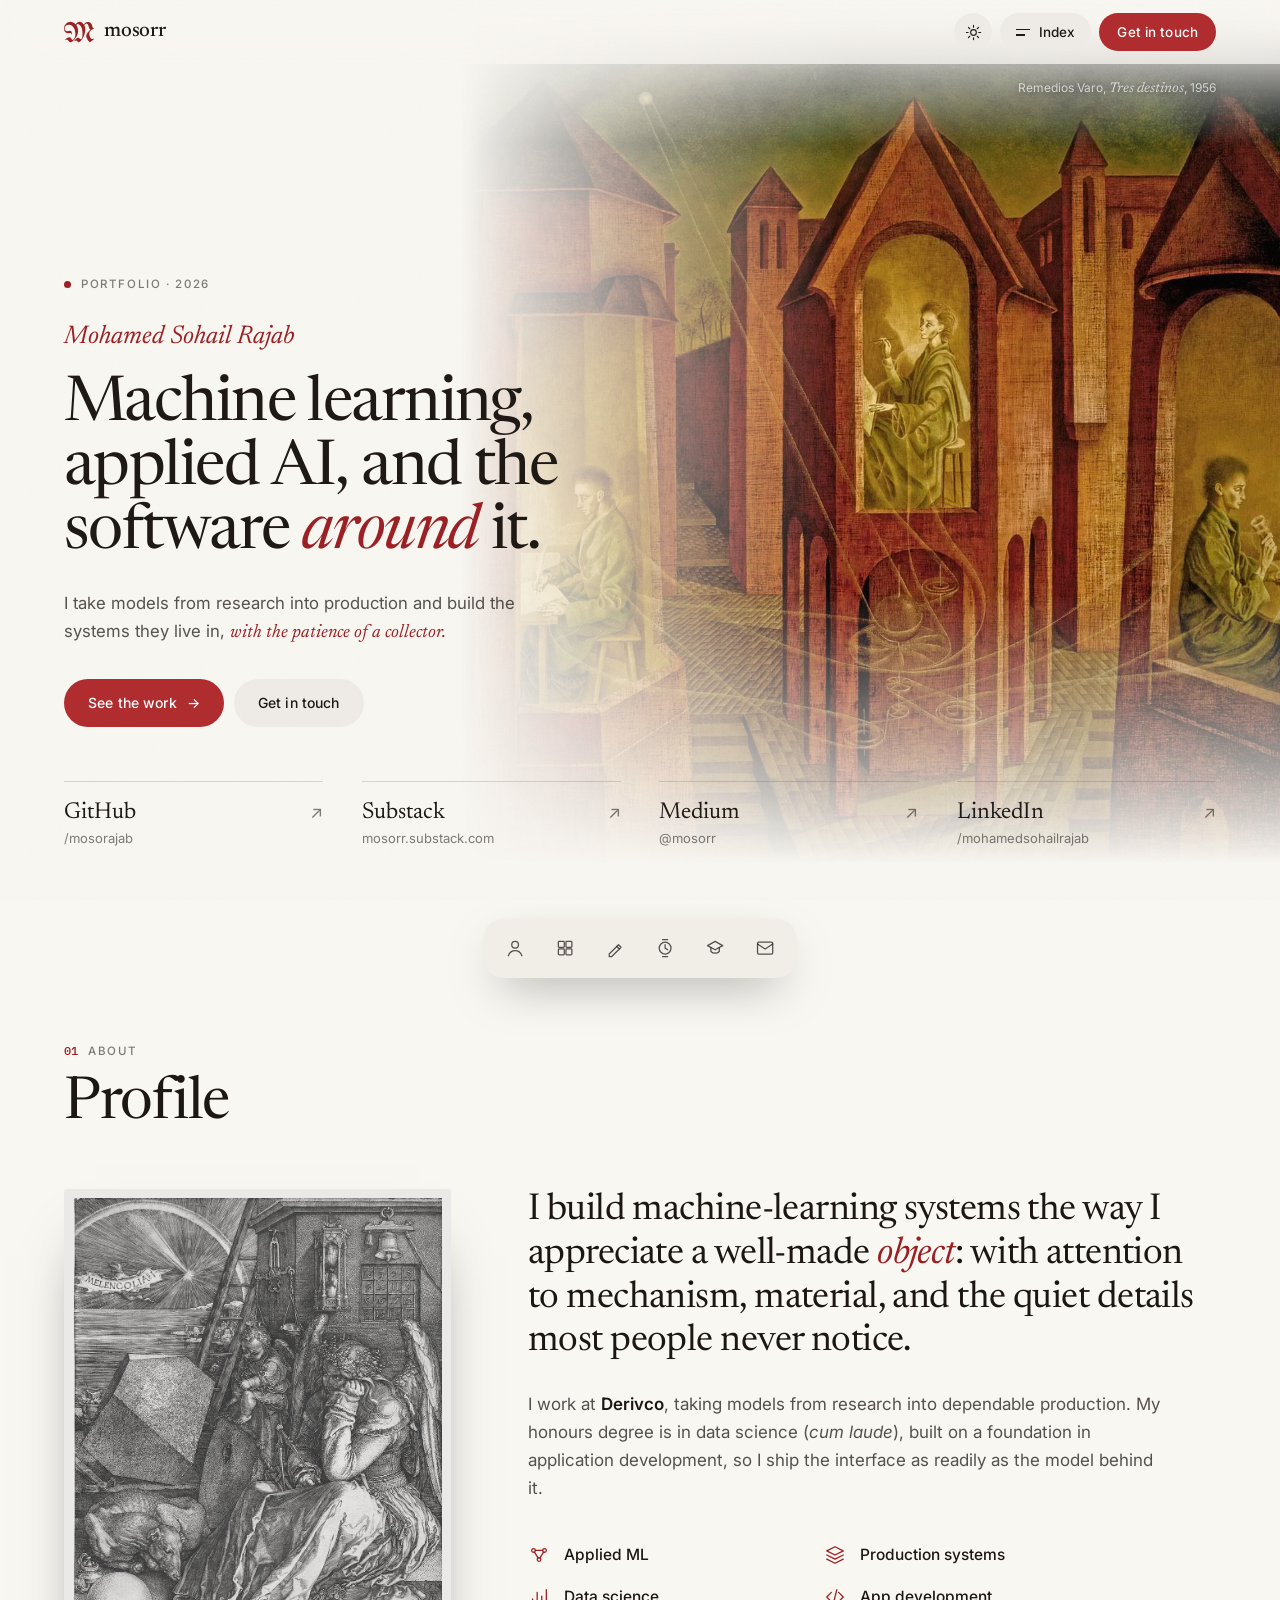
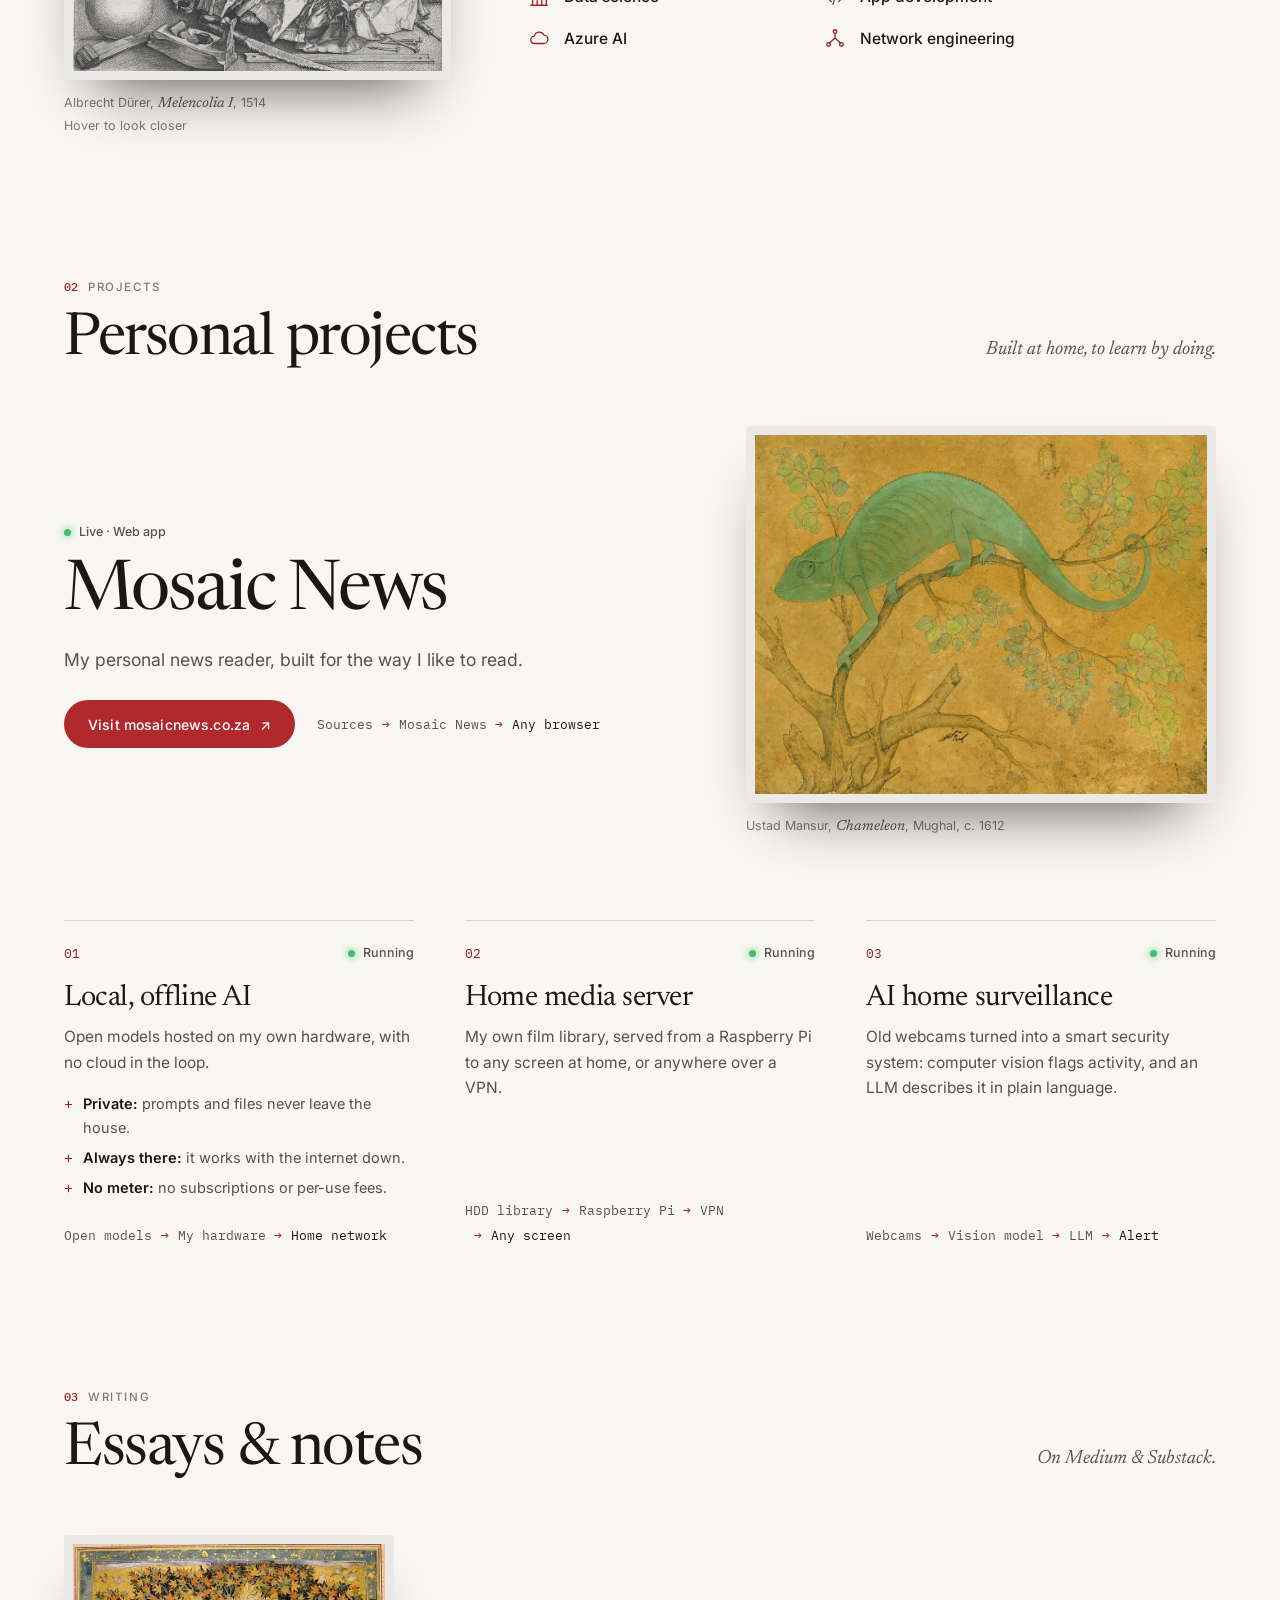
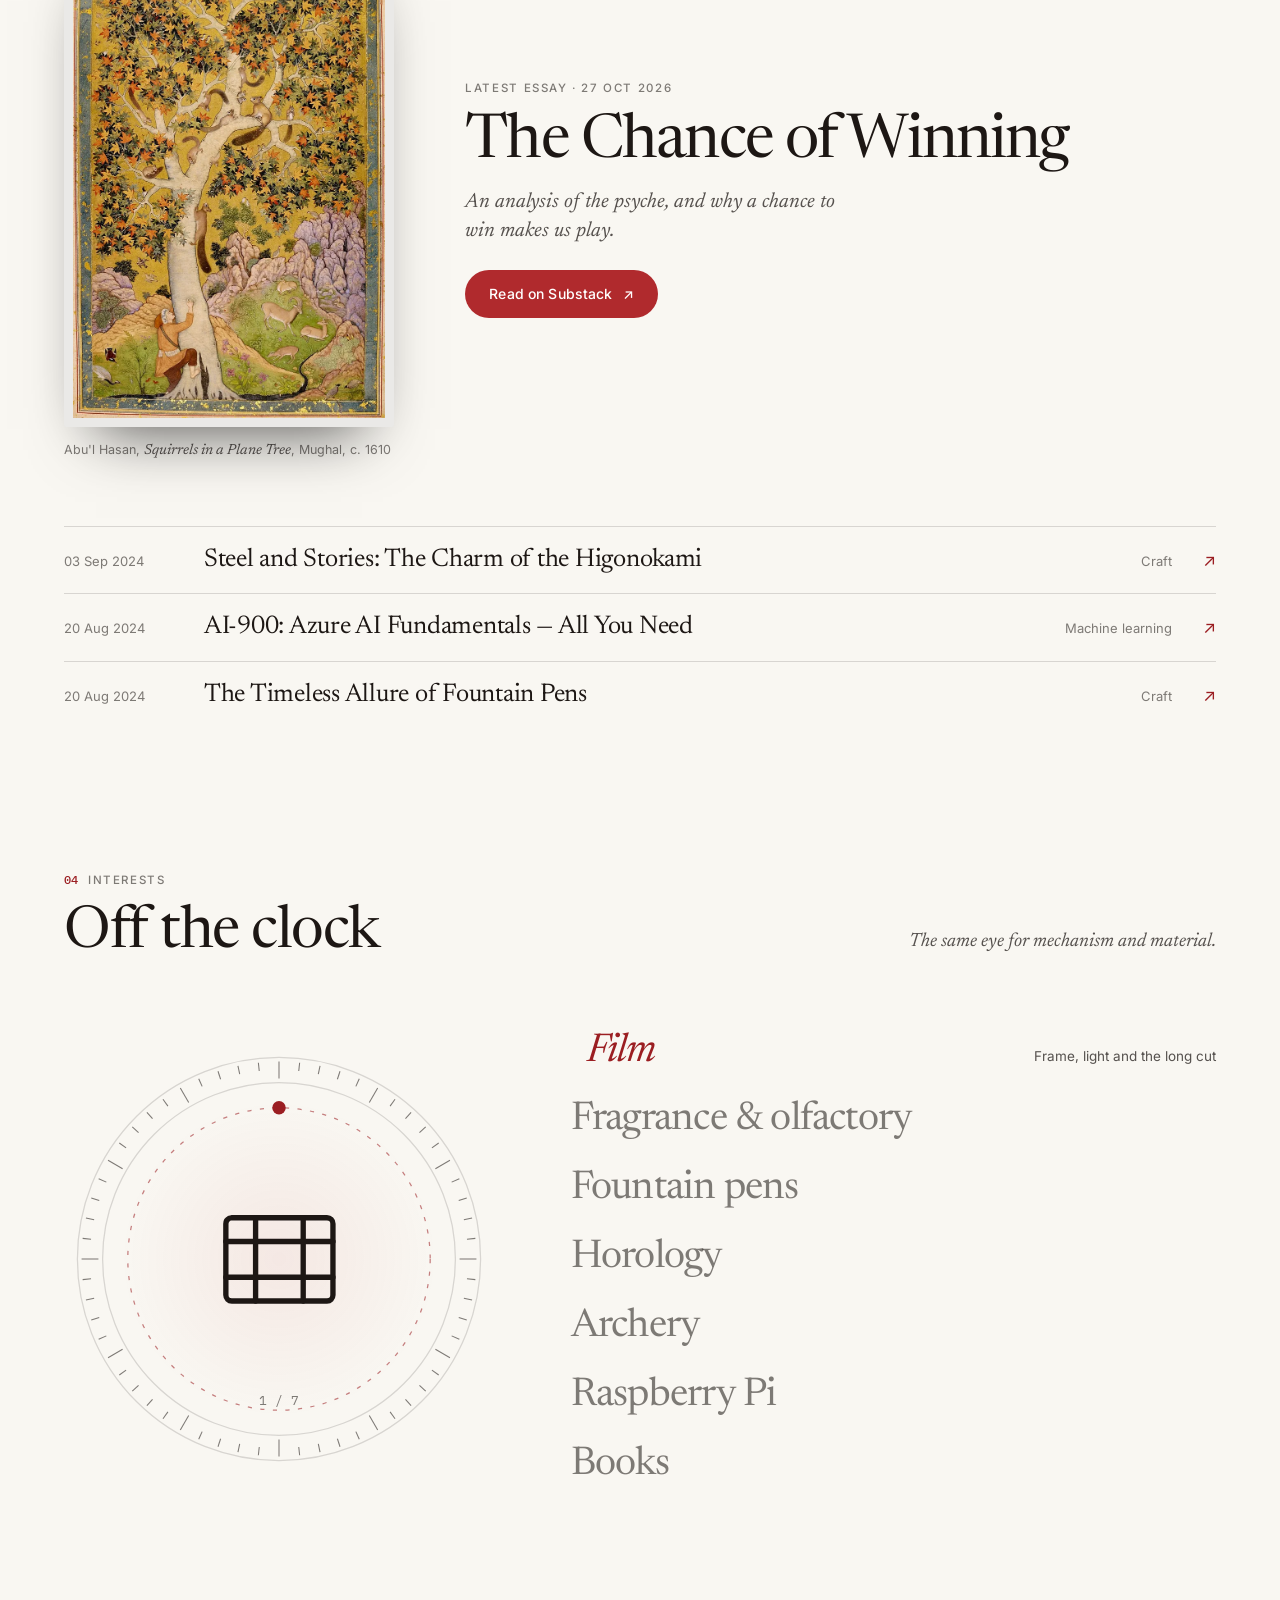
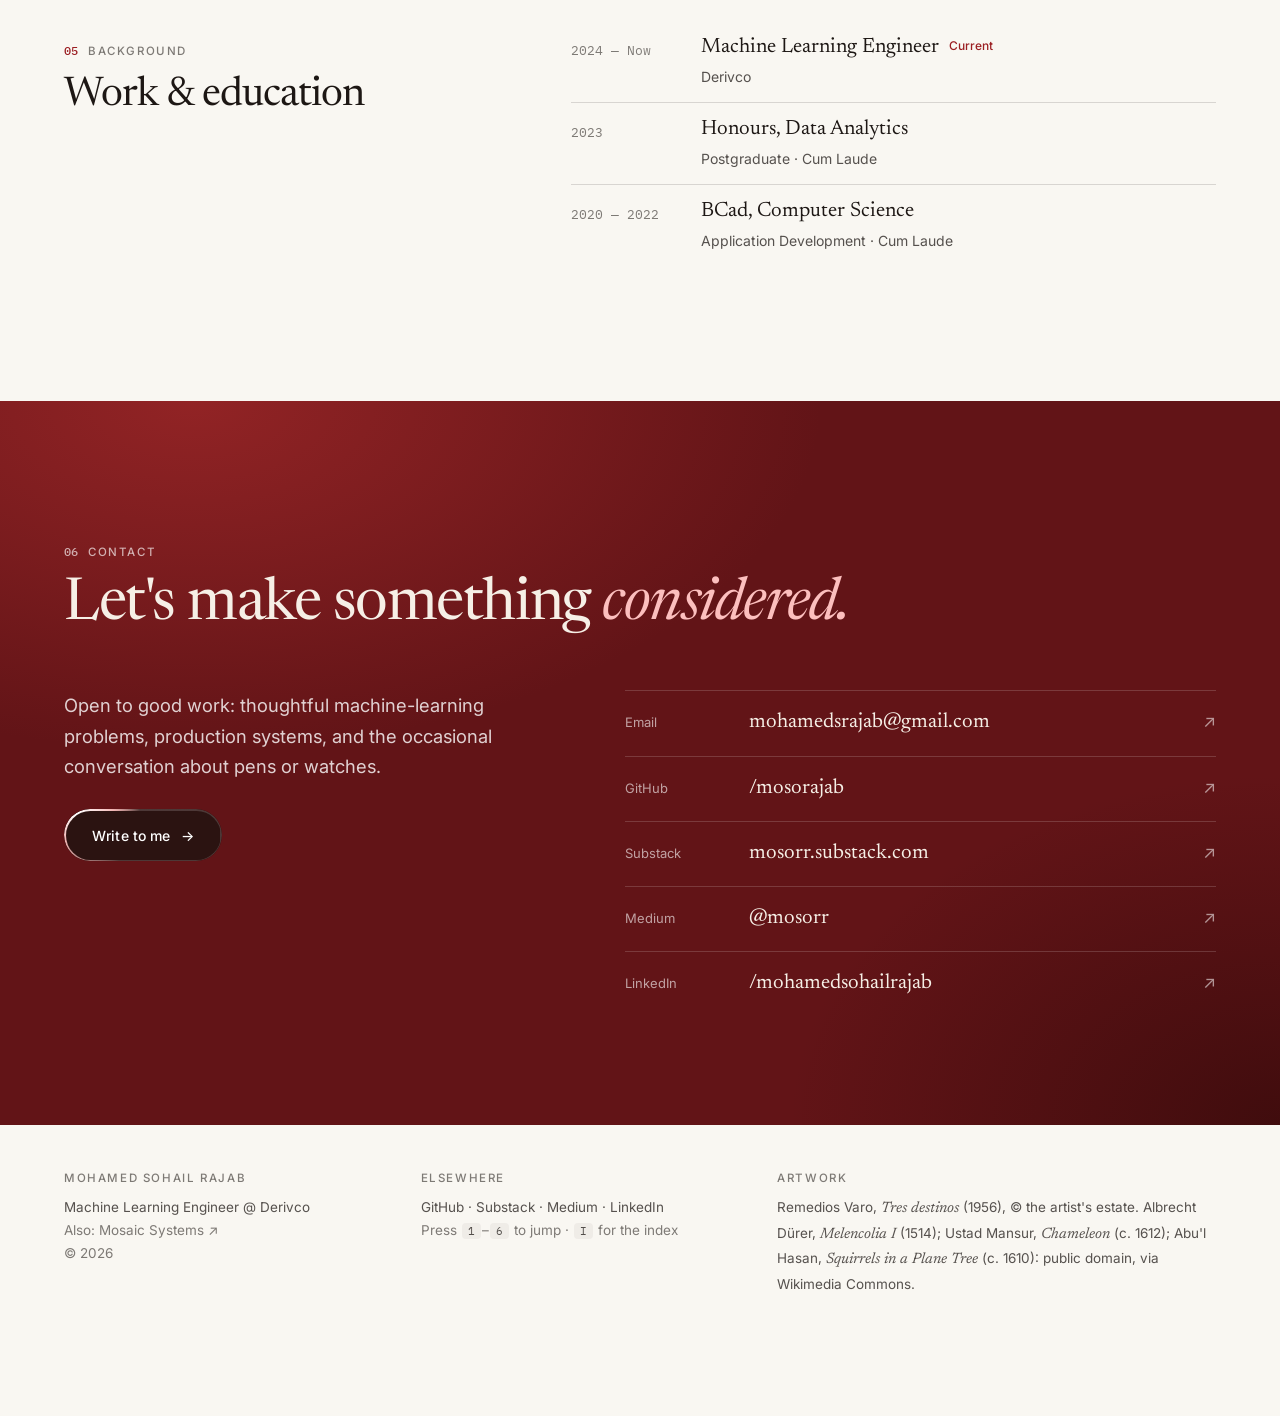
==== index.html @ e4026795 "Art-led redesign: Varo hero, light/dark themes, monogram, new type - Hero: Remedios Varo's Tres dest" ====
<!DOCTYPE html>
<html lang="en">
<head>
<meta charset="UTF-8" />
<meta name="viewport" content="width=device-width, initial-scale=1.0" />
<title>Mohamed Sohail Rajab — Machine Learning Engineer</title>
<meta name="description" content="Mohamed Sohail Rajab — Machine Learning Engineer at Derivco. Applied AI, data science and software. Honours data scientist, cum laude." />
<meta name="theme-color" content="#1a1817" />
<!-- Set the theme before first paint: a stored choice wins, otherwise the device's preference. -->
<script>(function(){var t=null;try{t=localStorage.getItem("theme")}catch(e){}if(t!=="light"&&t!=="dark")t=window.matchMedia("(prefers-color-scheme: light)").matches?"light":"dark";document.documentElement.setAttribute("data-theme",t)})();</script>
<link rel="canonical" href="https://mosorr.com/" />
<meta property="og:type" content="website" />
<meta property="og:url" content="https://mosorr.com/" />
<meta property="og:title" content="Mohamed Sohail Rajab — Machine Learning Engineer" />
<meta property="og:description" content="Machine learning, applied AI, and the software around it." />
<meta property="og:image" content="https://mosorr.com/og.png" />
<meta property="og:image:width" content="1200" />
<meta property="og:image:height" content="630" />
<meta property="og:image:alt" content="Mohamed Sohail Rajab — Machine learning, applied AI, and the software around it." />
<meta name="twitter:card" content="summary_large_image" />
<meta name="twitter:image" content="https://mosorr.com/og.png" />
<script type="application/ld+json">
{
  "@context": "https://schema.org",
  "@type": "Person",
  "name": "Mohamed Sohail Rajab",
  "url": "https://mosorr.com/",
  "jobTitle": "Machine Learning Engineer",
  "worksFor": { "@type": "Organization", "name": "Derivco" },
  "memberOf": { "@type": "SportsOrganization", "name": "South African National Archery Association" },
  "sameAs": [
    "https://github.com/mosorajab",
    "https://mosorr.substack.com",
    "https://medium.com/@mosorr",
    "https://www.linkedin.com/in/mohamedsohailrajab/"
  ]
}
</script>
<link rel="icon" href="favicon.svg" type="image/svg+xml" />
<link rel="preconnect" href="https://fonts.googleapis.com" />
<link rel="preconnect" href="https://fonts.gstatic.com" crossorigin />
<link href="https://fonts.googleapis.com/css2?family=IBM+Plex+Mono:wght@400;500&family=Inter:wght@400;500;600&family=Newsreader:ital,opsz,wght@0,6..72,400;0,6..72,500;1,6..72,400;1,6..72,500&display=swap" rel="stylesheet" />
<link rel="preload" as="image" href="art/tres-destinos.webp" />
<!-- Bump ?v= on styles.css and script.js whenever either changes: GitHub Pages serves them under a fixed URL, so browsers that visited before keep showing the old version for a while. -->
<link rel="stylesheet" href="styles.css?v=20261122" />
</head>
<body>

<a class="skip-link" href="#about">Skip to content</a>
<div class="scroll-progress" id="progress" aria-hidden="true"></div>

<!-- ============================ TOP BAR ============================ -->
<header class="nav" id="nav">
  <div class="nav-inner">
    <a class="brand" href="#top" aria-label="mosorr — home">
      <svg class="logo" viewBox="0 0 100 100" aria-hidden="true"><path d="M23.8 56.9Q23.9 54.3 22.5 53.7Q21.2 53.1 17 54.1Q10.4 55.6 5.2 51.1Q0 46.7 0 37.8Q0 28.9 6.4 22.5Q12.8 16 21.7 16Q25.8 16 30.5 18Q35.2 20 38.6 23.9Q38.8 24.3 39.2 24.3Q39.5 24.2 39.7 23.8Q41.8 20.5 45 18.2Q48.2 16 53.5 16.1Q60.4 16.4 65.9 24.6Q66.2 25.1 66.6 25.1Q67 25.1 67.3 24.6Q69.2 21 72.2 18.7Q75.1 16.3 79.6 16.3Q85.3 16.4 89 19.8Q92.7 23.2 94.4 31.2Q95.4 36.7 98.6 37Q99.6 37.1 99.6 37.8Q99.7 38.5 98.5 38.9Q89.5 42 86.1 48.7Q82.7 55.5 86.4 65.9Q88 70.6 91.1 72.5Q94.1 74.5 97.7 72.2Q99 71.4 99.7 72.3Q100.4 73.1 99.5 73.9Q96.3 76.4 93.2 78.8Q90.1 81.3 87 83.8Q86.5 84.1 86.1 83.8Q76.2 75.9 74.2 66.2Q72.2 56.5 86.9 43.2Q87.3 42.9 87.2 42.6Q87.2 42.2 86.8 42Q83.6 39.8 82 30.8Q80.4 21.9 74.8 21.9Q70.8 21.8 68 27.7Q67.9 28 68 28.3Q69.8 32.2 70.7 36.9Q71.5 41.6 70.7 46.9Q68.9 59.7 65.2 66.2Q61.6 72.7 56.6 79.2Q50 87.5 44.1 81Q42.4 79.2 40.6 78.6Q38.7 78.1 36.4 79.9Q35.5 80.7 34.9 80.1Q34.3 79.5 34.9 78.6Q40.9 70.4 44.4 69.2Q47.9 68.1 51.2 71.2Q53.9 73.7 56.2 73.9Q58.5 74.1 59.8 70.5Q62.3 63.5 61.6 51Q60.9 38.5 56.6 31.9Q52.2 25.2 48.3 24Q44.4 22.8 41.2 26.1Q40.7 26.5 41.2 27Q46.7 34.7 47.1 44.8Q47.4 53 43.9 60.6Q40.4 68.2 34.9 75.1Q29 82.7 23.6 83.8Q18.3 84.9 13.8 78.4Q9.9 72.6 5.9 77Q4.9 77.8 4.1 77Q3.4 76.2 4.4 75.2Q17 62.3 24.2 71.8Q25.4 73.4 26.4 74.7Q27.5 76.1 29.6 76Q32.3 75.9 35.2 70.1Q38.2 64.3 38.2 55.5Q38.1 44 32.2 35.3Q26.2 26.6 18.6 25.7Q10.9 25 6.5 28.6Q2.1 32.3 2.3 37.3Q2.4 42.4 5 45.4Q7.6 48.5 14.5 46.7Q27.9 43.3 26.1 56.6Q26 58 24.9 58Q23.8 58 23.8 56.9Z"/></svg>
      <span class="name">mosorr</span>
    </a>
    <div class="nav-actions">
      <button class="icon-btn" id="themeToggle" type="button" aria-label="Switch theme">
        <svg class="i-moon" viewBox="0 0 24 24" aria-hidden="true"><path d="M20 14.5A8 8 0 019.5 4a8 8 0 1010.5 10.5z"/></svg>
        <svg class="i-sun" viewBox="0 0 24 24" aria-hidden="true"><circle cx="12" cy="12" r="4"/><path d="M12 2v2.5M12 19.5V22M2 12h2.5M19.5 12H22M4.9 4.9l1.8 1.8M17.3 17.3l1.8 1.8M4.9 19.1l1.8-1.8M17.3 6.7l1.8-1.8"/></svg>
      </button>
      <button class="nav-index" id="indexOpen" type="button" aria-controls="index" aria-expanded="false">
        <span class="bars" aria-hidden="true"><i></i><i></i></span>Index
      </button>
      <a class="btn btn-primary btn-sm nav-cta" href="#contact">Get in touch</a>
    </div>
  </div>
</header>

<!-- ============================ INDEX (full-screen menu) ============================ -->
<div class="index" id="index" role="dialog" aria-modal="true" aria-label="Site index" hidden>
  <div class="index-top">
    <span class="label">Index</span>
    <button class="nav-index" id="indexClose" type="button" aria-label="Close index">Close <span aria-hidden="true">×</span></button>
  </div>
  <ol class="index-list">
    <li style="--i:0"><a href="#about" data-spy="about"><span class="ix-n">01</span><span class="ix-name">About</span><span class="ix-sub label">Profile</span></a></li>
    <li style="--i:1"><a href="#projects" data-spy="projects"><span class="ix-n">02</span><span class="ix-name">Projects</span><span class="ix-sub label">Personal projects</span></a></li>
    <li style="--i:2"><a href="#writing" data-spy="writing"><span class="ix-n">03</span><span class="ix-name">Writing</span><span class="ix-sub label">Essays &amp; notes</span></a></li>
    <li style="--i:3"><a href="#collections" data-spy="collections"><span class="ix-n">04</span><span class="ix-name">Off the clock</span><span class="ix-sub label">Interests</span></a></li>
    <li style="--i:4"><a href="#background" data-spy="background"><span class="ix-n">05</span><span class="ix-name">Background</span><span class="ix-sub label">Work &amp; education</span></a></li>
    <li style="--i:5"><a href="#contact" data-spy="contact"><span class="ix-n">06</span><span class="ix-name">Contact</span><span class="ix-sub label">Say hello</span></a></li>
  </ol>
  <div class="index-foot">
    <span class="ix-links">
      <a href="https://github.com/mosorajab" target="_blank" rel="noopener">GitHub</a>
      <a href="https://mosorr.substack.com" target="_blank" rel="noopener">Substack</a>
      <a href="https://medium.com/@mosorr" target="_blank" rel="noopener">Medium</a>
      <a href="https://www.linkedin.com/in/mohamedsohailrajab/" target="_blank" rel="noopener">LinkedIn</a>
    </span>
    <span class="kbd-tip">Press <kbd>1</kbd>–<kbd>6</kbd> to jump · <kbd>Esc</kbd> to close</span>
  </div>
</div>

<!-- ============================ DOCK (floating section navigation) ============================ -->
<nav class="dock" id="dock" aria-label="Sections">
  <a href="#about" data-spy="about"><span class="dock-ico" aria-hidden="true"><svg viewBox="0 0 24 24"><circle cx="12" cy="8" r="4"/><path d="M4 21c1.5-4 4.5-6 8-6s6.5 2 8 6"/></svg></span><span class="dock-tip">About</span></a>
  <a href="#projects" data-spy="projects"><span class="dock-ico" aria-hidden="true"><svg viewBox="0 0 24 24"><rect x="4" y="4" width="7" height="7" rx="1"/><rect x="13" y="4" width="7" height="7" rx="1"/><rect x="4" y="13" width="7" height="7" rx="1"/><rect x="13" y="13" width="7" height="7" rx="1"/></svg></span><span class="dock-tip">Projects</span></a>
  <a href="#writing" data-spy="writing"><span class="dock-ico" aria-hidden="true"><svg viewBox="0 0 24 24"><path d="M5 19l9-9 3 3-9 9H5v-3z"/><path d="M14 10l2-2 3 3-2 2"/></svg></span><span class="dock-tip">Writing</span></a>
  <a href="#collections" data-spy="collections"><span class="dock-ico" aria-hidden="true"><svg viewBox="0 0 24 24"><circle cx="12" cy="12" r="7"/><path d="M12 8v4l3 2"/><path d="M9 2h6M9 22h6"/></svg></span><span class="dock-tip">Off the clock</span></a>
  <a href="#background" data-spy="background"><span class="dock-ico" aria-hidden="true"><svg viewBox="0 0 24 24"><path d="M3 9l9-5 9 5-9 5-9-5z"/><path d="M7 11.5V16c1.5 1.5 3 2 5 2s3.5-.5 5-2v-4.5"/></svg></span><span class="dock-tip">Background</span></a>
  <a href="#contact" data-spy="contact"><span class="dock-ico" aria-hidden="true"><svg viewBox="0 0 24 24"><rect x="3" y="5" width="18" height="14" rx="1.5"/><path d="M3 7l9 6 9-6"/></svg></span><span class="dock-tip">Contact</span></a>
</nav>

<main id="top">

  <!-- ============================ HERO ============================ -->
  <section class="hero" id="hero">
    <figure class="hero-art">
      <img src="art/tres-destinos.webp" width="1600" height="1344" alt="Remedios Varo's painting Tres destinos: three robed figures, each alone in a tall red tower at night, writing, painting and drinking, joined by fine threads that run to a turning mechanism between them." />
      <figcaption>Remedios Varo, <em>Tres destinos</em>, 1956</figcaption>
    </figure>
    <div class="shell">
      <div class="hero-copy">
        <p class="eyebrow label reveal"><span class="dot" aria-hidden="true"></span>Portfolio · 2026</p>
        <h1 class="hero-name reveal" data-d="1">Mohamed Sohail Rajab</h1>
        <h2 class="hero-headline" id="heroHeadline">Machine learning, applied&nbsp;AI, and the software <em>around</em> it.</h2>
        <p class="hero-sub reveal" data-d="3">I take models from research into production and build the systems they live in, <em>with the patience of a collector.</em></p>
        <div class="hero-cta reveal" data-d="4">
          <a class="btn btn-primary" href="#projects">See the work <span aria-hidden="true">→</span></a>
          <a class="btn btn-quiet" href="#contact">Get in touch</a>
        </div>
      </div>
      <nav class="hero-links reveal" data-d="4" aria-label="Profiles">
        <a class="hl" href="https://github.com/mosorajab" target="_blank" rel="noopener"><span class="hl-name">GitHub</span><span class="hl-arr" aria-hidden="true">↗</span><span class="hl-handle">/mosorajab</span></a>
        <a class="hl" href="https://mosorr.substack.com" target="_blank" rel="noopener"><span class="hl-name">Substack</span><span class="hl-arr" aria-hidden="true">↗</span><span class="hl-handle">mosorr.substack.com</span></a>
        <a class="hl" href="https://medium.com/@mosorr" target="_blank" rel="noopener"><span class="hl-name">Medium</span><span class="hl-arr" aria-hidden="true">↗</span><span class="hl-handle">@mosorr</span></a>
        <a class="hl" href="https://www.linkedin.com/in/mohamedsohailrajab/" target="_blank" rel="noopener"><span class="hl-name">LinkedIn</span><span class="hl-arr" aria-hidden="true">↗</span><span class="hl-handle">/mohamedsohailrajab</span></a>
      </nav>
    </div>
  </section>

  <!-- ============================ 01 · ABOUT ============================ -->
  <section class="section" id="about">
    <div class="shell">
      <header class="sec-head reveal">
        <div><span class="label"><span class="n">01</span>About</span><h2 class="sec-title">Profile</h2></div>
      </header>
      <div class="about-grid">
        <figure class="plate lens-plate reveal">
          <div class="plate-frame"><img src="art/melencolia.webp" width="900" height="1153" loading="lazy" alt="Albrecht Dürer's engraving Melencolia I: a winged figure sits brooding among geometric instruments, a polyhedron, a sphere, an hourglass and a magic square." /></div>
          <figcaption>Albrecht Dürer, <em>Melencolia I</em>, 1514 <span class="cap-note">Hover to look closer</span></figcaption>
        </figure>
        <div>
          <p class="about-statement reveal">I build machine-learning systems the way I appreciate a well-made <em>object</em>: with attention to mechanism, material, and the quiet details most people never notice.</p>
          <p class="about-body reveal" data-d="1">I work at <strong>Derivco</strong>, taking models from research into dependable production. My honours degree is in data science (<em>cum laude</em>), built on a foundation in application development, so I ship the interface as readily as the model behind it.</p>
          <ul class="skills draw" data-stagger data-stagger-step="50" aria-label="What I work with">
            <li><span class="ico" aria-hidden="true"><svg viewBox="0 0 24 24"><circle cx="6" cy="7" r="2"/><circle cx="18" cy="7" r="2"/><circle cx="12" cy="17" r="2"/><path d="M8 7h8M7 8.8l4 6.4M17 8.8l-4 6.4"/></svg></span>Applied ML</li>
            <li><span class="ico" aria-hidden="true"><svg viewBox="0 0 24 24"><path d="M12 3l9 4.5-9 4.5-9-4.5z"/><path d="M3 12l9 4.5 9-4.5"/><path d="M3 16.5L12 21l9-4.5"/></svg></span>Production systems</li>
            <li><span class="ico" aria-hidden="true"><svg viewBox="0 0 24 24"><path d="M5 20v-6M10 20V7M15 20v-9M20 20V4M3 21h18"/></svg></span>Data science</li>
            <li><span class="ico" aria-hidden="true"><svg viewBox="0 0 24 24"><path d="M8 7l-5 5 5 5M16 7l5 5-5 5M14 4l-4 16"/></svg></span>App development</li>
            <li><span class="ico" aria-hidden="true"><svg viewBox="0 0 24 24"><path d="M7 18a4 4 0 010-8 5.5 5.5 0 0110.4-1.2A4.6 4.6 0 0117 18z"/></svg></span>Azure AI</li>
            <li><span class="ico" aria-hidden="true"><svg viewBox="0 0 24 24"><circle cx="12" cy="5" r="2"/><circle cx="5" cy="19" r="2"/><circle cx="19" cy="19" r="2"/><path d="M12 7v5M12 12l-6 5.5M12 12l6 5.5"/></svg></span>Network engineering</li>
          </ul>
        </div>
      </div>
    </div>
  </section>

  <!-- ============================ 02 · PERSONAL PROJECTS ============================ -->
  <section class="section" id="projects">
    <div class="shell">
      <header class="sec-head reveal">
        <div><span class="label"><span class="n">02</span>Projects</span><h2 class="sec-title">Personal projects</h2></div>
        <p class="sec-sub">Built at home, to learn by doing.</p>
      </header>

      <article class="proj-feature reveal">
        <div>
          <span class="status"><span class="led" aria-hidden="true"></span>Live · Web app</span>
          <h3 class="pf-title"><a href="https://mosaicnews.co.za" target="_blank" rel="noopener">Mosaic News</a></h3>
          <p class="pf-desc">My personal news reader, built for the way I like to read.</p>
          <div class="pf-row">
            <a class="btn btn-primary" href="https://mosaicnews.co.za" target="_blank" rel="noopener">Visit mosaicnews.co.za <span aria-hidden="true">↗</span></a>
            <ol class="flow" aria-label="How it works"><li>Sources</li><li>Mosaic News</li><li>Any browser</li></ol>
          </div>
        </div>
        <figure class="plate">
          <div class="plate-frame"><img src="art/chameleon.webp" width="960" height="764" loading="lazy" alt="A Mughal study by Ustad Mansur: a green chameleon gripping a branch, watching a butterfly." /></div>
          <figcaption>Ustad Mansur, <em>Chameleon</em>, Mughal, c. 1612</figcaption>
        </figure>
      </article>

      <div class="proj-list" data-stagger data-stagger-step="110">
        <article class="proj">
          <div class="proj-top"><span class="n">01</span><span class="status"><span class="led" aria-hidden="true"></span>Running</span></div>
          <h3>Local, offline AI</h3>
          <p>Open models hosted on my own hardware, with no cloud in the loop.</p>
          <ul class="why" aria-label="Why run it locally">
            <li><span><strong>Private:</strong> prompts and files never leave the house.</span></li>
            <li><span><strong>Always there:</strong> it works with the internet down.</span></li>
            <li><span><strong>No meter:</strong> no subscriptions or per-use fees.</span></li>
          </ul>
          <ol class="flow" aria-label="How it works"><li>Open models</li><li>My hardware</li><li>Home network</li></ol>
        </article>
        <article class="proj">
          <div class="proj-top"><span class="n">02</span><span class="status"><span class="led" aria-hidden="true"></span>Running</span></div>
          <h3>Home media server</h3>
          <p>My own film library, served from a Raspberry Pi to any screen at home, or anywhere over a VPN.</p>
          <ol class="flow" aria-label="How it works"><li>HDD library</li><li>Raspberry Pi</li><li>VPN</li><li>Any screen</li></ol>
        </article>
        <article class="proj">
          <div class="proj-top"><span class="n">03</span><span class="status"><span class="led" aria-hidden="true"></span>Running</span></div>
          <h3>AI home surveillance</h3>
          <p>Old webcams turned into a smart security system: computer vision flags activity, and an LLM describes it in plain language.</p>
          <ol class="flow" aria-label="How it works"><li>Webcams</li><li>Vision model</li><li>LLM</li><li>Alert</li></ol>
        </article>
      </div>
    </div>
  </section>

  <!-- ============================ 03 · WRITING ============================ -->
  <section class="section" id="writing">
    <div class="shell">
      <header class="sec-head reveal">
        <div><span class="label"><span class="n">03</span>Writing</span><h2 class="sec-title">Essays &amp; notes</h2></div>
        <p class="sec-sub">On Medium &amp; Substack.</p>
      </header>

      <a class="feature reveal" href="https://mosorr.substack.com/p/the-chance-of-winning" target="_blank" rel="noopener">
        <figure class="plate">
          <div class="plate-frame"><img src="art/squirrels.webp" width="760" height="1155" loading="lazy" alt="The Mughal painting Squirrels in a Plane Tree: squirrels climb through autumn leaves while a hunter starts up the trunk." /></div>
          <figcaption>Abu'l Hasan, <em>Squirrels in a Plane Tree</em>, Mughal, c. 1610</figcaption>
        </figure>
        <div class="feature-copy">
          <span class="label">Latest essay · 27 Oct 2026</span>
          <span class="f-title">The Chance of Winning</span>
          <span class="f-desc">An analysis of the psyche, and why a chance to win makes us play.</span>
          <span class="btn btn-primary">Read on Substack <span aria-hidden="true">↗</span></span>
        </div>
      </a>

      <div class="post-list" data-stagger data-stagger-step="80">
        <a class="post" href="https://medium.com/@mosorr/steel-and-stories-the-charm-of-the-higonokami-3f3b955876e0" target="_blank" rel="noopener"><span class="p-date">03 Sep 2024</span><span class="p-t">Steel and Stories: The Charm of the Higonokami</span><span class="p-cat">Craft</span><span class="arr" aria-hidden="true">↗</span></a>
        <a class="post" href="https://medium.com/@mosorr/ai-900-azure-ai-fundamentals-all-you-nee-063d5850b730" target="_blank" rel="noopener"><span class="p-date">20 Aug 2024</span><span class="p-t">AI-900: Azure AI Fundamentals — All You Need</span><span class="p-cat">Machine learning</span><span class="arr" aria-hidden="true">↗</span></a>
        <a class="post" href="https://medium.com/@mosorr/the-timeless-allure-of-fountain-pens-why-theyre-more-than-just-writing-instruments-bcdf04050205" target="_blank" rel="noopener"><span class="p-date">20 Aug 2024</span><span class="p-t">The Timeless Allure of Fountain Pens</span><span class="p-cat">Craft</span><span class="arr" aria-hidden="true">↗</span></a>
      </div>
    </div>
  </section>

  <!-- ============================ 04 · OFF THE CLOCK ============================ -->
  <section class="section" id="collections">
    <div class="shell">
      <header class="sec-head reveal">
        <div><span class="label"><span class="n">04</span>Interests</span><h2 class="sec-title">Off the clock</h2></div>
        <p class="sec-sub">The same eye for <em>mechanism and material</em>.</p>
      </header>
      <div class="cabinet reveal" id="cabinet">
        <div class="cab-stage" aria-hidden="true">
          <svg class="cab-dial" viewBox="0 0 200 200"><circle cx="100" cy="100" r="96"/><circle cx="100" cy="100" r="84"/><g class="ticks"><line x1="100" y1="6" x2="100" y2="14" transform="rotate(0 100 100)"/><line x1="100" y1="6" x2="100" y2="10" transform="rotate(6 100 100)"/><line x1="100" y1="6" x2="100" y2="10" transform="rotate(12 100 100)"/><line x1="100" y1="6" x2="100" y2="10" transform="rotate(18 100 100)"/><line x1="100" y1="6" x2="100" y2="10" transform="rotate(24 100 100)"/><line x1="100" y1="6" x2="100" y2="14" transform="rotate(30 100 100)"/><line x1="100" y1="6" x2="100" y2="10" transform="rotate(36 100 100)"/><line x1="100" y1="6" x2="100" y2="10" transform="rotate(42 100 100)"/><line x1="100" y1="6" x2="100" y2="10" transform="rotate(48 100 100)"/><line x1="100" y1="6" x2="100" y2="10" transform="rotate(54 100 100)"/><line x1="100" y1="6" x2="100" y2="14" transform="rotate(60 100 100)"/><line x1="100" y1="6" x2="100" y2="10" transform="rotate(66 100 100)"/><line x1="100" y1="6" x2="100" y2="10" transform="rotate(72 100 100)"/><line x1="100" y1="6" x2="100" y2="10" transform="rotate(78 100 100)"/><line x1="100" y1="6" x2="100" y2="10" transform="rotate(84 100 100)"/><line x1="100" y1="6" x2="100" y2="14" transform="rotate(90 100 100)"/><line x1="100" y1="6" x2="100" y2="10" transform="rotate(96 100 100)"/><line x1="100" y1="6" x2="100" y2="10" transform="rotate(102 100 100)"/><line x1="100" y1="6" x2="100" y2="10" transform="rotate(108 100 100)"/><line x1="100" y1="6" x2="100" y2="10" transform="rotate(114 100 100)"/><line x1="100" y1="6" x2="100" y2="14" transform="rotate(120 100 100)"/><line x1="100" y1="6" x2="100" y2="10" transform="rotate(126 100 100)"/><line x1="100" y1="6" x2="100" y2="10" transform="rotate(132 100 100)"/><line x1="100" y1="6" x2="100" y2="10" transform="rotate(138 100 100)"/><line x1="100" y1="6" x2="100" y2="10" transform="rotate(144 100 100)"/><line x1="100" y1="6" x2="100" y2="14" transform="rotate(150 100 100)"/><line x1="100" y1="6" x2="100" y2="10" transform="rotate(156 100 100)"/><line x1="100" y1="6" x2="100" y2="10" transform="rotate(162 100 100)"/><line x1="100" y1="6" x2="100" y2="10" transform="rotate(168 100 100)"/><line x1="100" y1="6" x2="100" y2="10" transform="rotate(174 100 100)"/><line x1="100" y1="6" x2="100" y2="14" transform="rotate(180 100 100)"/><line x1="100" y1="6" x2="100" y2="10" transform="rotate(186 100 100)"/><line x1="100" y1="6" x2="100" y2="10" transform="rotate(192 100 100)"/><line x1="100" y1="6" x2="100" y2="10" transform="rotate(198 100 100)"/><line x1="100" y1="6" x2="100" y2="10" transform="rotate(204 100 100)"/><line x1="100" y1="6" x2="100" y2="14" transform="rotate(210 100 100)"/><line x1="100" y1="6" x2="100" y2="10" transform="rotate(216 100 100)"/><line x1="100" y1="6" x2="100" y2="10" transform="rotate(222 100 100)"/><line x1="100" y1="6" x2="100" y2="10" transform="rotate(228 100 100)"/><line x1="100" y1="6" x2="100" y2="10" transform="rotate(234 100 100)"/><line x1="100" y1="6" x2="100" y2="14" transform="rotate(240 100 100)"/><line x1="100" y1="6" x2="100" y2="10" transform="rotate(246 100 100)"/><line x1="100" y1="6" x2="100" y2="10" transform="rotate(252 100 100)"/><line x1="100" y1="6" x2="100" y2="10" transform="rotate(258 100 100)"/><line x1="100" y1="6" x2="100" y2="10" transform="rotate(264 100 100)"/><line x1="100" y1="6" x2="100" y2="14" transform="rotate(270 100 100)"/><line x1="100" y1="6" x2="100" y2="10" transform="rotate(276 100 100)"/><line x1="100" y1="6" x2="100" y2="10" transform="rotate(282 100 100)"/><line x1="100" y1="6" x2="100" y2="10" transform="rotate(288 100 100)"/><line x1="100" y1="6" x2="100" y2="10" transform="rotate(294 100 100)"/><line x1="100" y1="6" x2="100" y2="14" transform="rotate(300 100 100)"/><line x1="100" y1="6" x2="100" y2="10" transform="rotate(306 100 100)"/><line x1="100" y1="6" x2="100" y2="10" transform="rotate(312 100 100)"/><line x1="100" y1="6" x2="100" y2="10" transform="rotate(318 100 100)"/><line x1="100" y1="6" x2="100" y2="10" transform="rotate(324 100 100)"/><line x1="100" y1="6" x2="100" y2="14" transform="rotate(330 100 100)"/><line x1="100" y1="6" x2="100" y2="10" transform="rotate(336 100 100)"/><line x1="100" y1="6" x2="100" y2="10" transform="rotate(342 100 100)"/><line x1="100" y1="6" x2="100" y2="10" transform="rotate(348 100 100)"/><line x1="100" y1="6" x2="100" y2="10" transform="rotate(354 100 100)"/></g></svg>
          <svg class="cab-ring" viewBox="0 0 200 200"><circle cx="100" cy="100" r="72"/><circle cx="100" cy="28" r="3.2" class="bead"/></svg>
            <div class="cab-art on"><span class="cab-ico"><svg viewBox="0 0 24 24"><rect x="3" y="5" width="18" height="14" rx="1"/><path d="M3 9h18M3 15h18M8 5v14M16 5v14"/></svg></span></div>
            <div class="cab-art"><span class="cab-ico"><svg viewBox="0 0 24 24"><path d="M10 3h4l-1 4h-2l-1-4z"/><path d="M9 7h6v3a3 3 0 01-1 2l-1 8h-2l-1-8a3 3 0 01-1-2V7z"/></svg></span></div>
            <div class="cab-art"><span class="cab-ico"><svg viewBox="0 0 24 24"><path d="M5 19l9-9 3 3-9 9H5v-3z"/><path d="M14 10l2-2 3 3-2 2"/></svg></span></div>
            <div class="cab-art"><span class="cab-ico"><svg viewBox="0 0 24 24"><circle cx="12" cy="12" r="7"/><path d="M12 8v4l3 2"/><path d="M9 2h6M9 22h6"/></svg></span></div>
            <div class="cab-art"><span class="cab-ico"><svg viewBox="0 0 24 24"><path d="M7 3q9 9 0 18"/><path d="M7 3v18"/><path d="M3 12h18"/><path d="M18 9l3 3-3 3"/><path d="M3 12l-1-2M3 12l-1 2"/></svg></span></div>
            <div class="cab-art"><span class="cab-ico"><svg viewBox="0 0 24 24"><rect x="6" y="6" width="12" height="12" rx="1.5"/><rect x="9.5" y="9.5" width="5" height="5"/><path d="M9 3v3M12 3v3M15 3v3M9 18v3M12 18v3M15 18v3M3 9h3M3 12h3M3 15h3M18 9h3M18 12h3M18 15h3"/></svg></span></div>
            <div class="cab-art"><span class="cab-ico"><svg viewBox="0 0 24 24"><path d="M4 5a2 2 0 012-2h6v16H6a2 2 0 00-2 2V5z"/><path d="M20 5a2 2 0 00-2-2h-6v16h6a2 2 0 012 2V5z"/></svg></span></div>
          <span class="cab-count" id="cabCount">1 / 7</span>
        </div>
        <ol class="cab-list">
            <li><button class="cab-item on" type="button" aria-pressed="true"><span class="cab-name">Film</span><span class="cab-note">Frame, light and the long cut</span></button></li>
            <li><button class="cab-item" type="button" aria-pressed="false"><span class="cab-name">Fragrance &amp; olfactory</span><span class="cab-note">Notes, accords and how a scent is built</span></button></li>
            <li><button class="cab-item" type="button" aria-pressed="false"><span class="cab-name">Fountain pens</span><span class="cab-note">Nibs, inks and the pleasure of writing</span></button></li>
            <li><button class="cab-item" type="button" aria-pressed="false"><span class="cab-name">Horology</span><span class="cab-note">Mechanical movements and honest complications</span></button></li>
            <li><button class="cab-item" type="button" aria-pressed="false"><span class="cab-name">Archery</span><span class="cab-note">Member, <abbr title="South African National Archery Association">SANAA</abbr></span></button></li>
            <li><button class="cab-item" type="button" aria-pressed="false"><span class="cab-name">Raspberry Pi</span><span class="cab-note">Hobbyist: small boards, home servers and tinkering</span></button></li>
            <li><button class="cab-item" type="button" aria-pressed="false"><span class="cab-name">Books</span><span class="cab-note">Margins, markups and slow reading</span></button></li>
        </ol>
      </div>
    </div>
  </section>

  <!-- ============================ 05 · BACKGROUND ============================ -->
  <section class="section" id="background">
    <div class="shell bg-wrap">
      <header class="sec-head reveal">
        <div><span class="label"><span class="n">05</span>Background</span><h2 class="sec-title">Work &amp; education</h2></div>
      </header>
      <ol class="bg-list reveal" data-d="1">
        <li><span class="yr">2024 — Now</span><span class="role">Machine Learning Engineer<span class="now">Current</span></span><span class="org">Derivco</span></li>
        <li><span class="yr">2023</span><span class="role">Honours, Data Analytics</span><span class="org">Postgraduate · Cum Laude</span></li>
        <li><span class="yr">2020 — 2022</span><span class="role">BCad, Computer Science</span><span class="org">Application Development · Cum Laude</span></li>
      </ol>
    </div>
  </section>

  <!-- ============================ 06 · CONTACT ============================ -->
  <section class="section contact" id="contact">
    <div class="shell">
      <header class="sec-head reveal">
        <div><span class="label"><span class="n">06</span>Contact</span><h2 class="sec-title">Let's make something <em>considered.</em></h2></div>
      </header>
      <div class="contact-grid">
        <div class="contact-lead reveal">
          <p>Open to good work: thoughtful machine-learning problems, production systems, and the occasional conversation about pens or watches.</p>
          <a class="btn btn-border" href="mailto:mohamedsrajab@gmail.com">Write to me <span aria-hidden="true">→</span></a>
        </div>
        <div class="contact-links" data-stagger data-stagger-step="75">
          <a href="mailto:mohamedsrajab@gmail.com"><span class="k">Email</span><span class="v">mohamedsrajab@gmail.com</span><span class="h">↗</span></a>
          <a href="https://github.com/mosorajab" target="_blank" rel="noopener"><span class="k">GitHub</span><span class="v">/mosorajab</span><span class="h">↗</span></a>
          <a href="https://mosorr.substack.com" target="_blank" rel="noopener"><span class="k">Substack</span><span class="v">mosorr.substack.com</span><span class="h">↗</span></a>
          <a href="https://medium.com/@mosorr" target="_blank" rel="noopener"><span class="k">Medium</span><span class="v">@mosorr</span><span class="h">↗</span></a>
          <a href="https://www.linkedin.com/in/mohamedsohailrajab/" target="_blank" rel="noopener"><span class="k">LinkedIn</span><span class="v">/mohamedsohailrajab</span><span class="h">↗</span></a>
        </div>
      </div>
    </div>
  </section>

  <!-- ============================ FOOTER ============================ -->
  <footer class="shell colophon">
    <div>
      <span class="label">Mohamed Sohail Rajab</span>
      Machine Learning Engineer @ Derivco<br />
      <span class="quiet">Also: <a href="https://mosaicsystem5.com" target="_blank" rel="noopener">Mosaic Systems ↗</a></span><br />
      <span class="quiet">© 2026</span>
    </div>
    <div>
      <span class="label">Elsewhere</span>
      <a href="https://github.com/mosorajab" target="_blank" rel="noopener">GitHub</a> · <a href="https://mosorr.substack.com" target="_blank" rel="noopener">Substack</a> · <a href="https://medium.com/@mosorr" target="_blank" rel="noopener">Medium</a> · <a href="https://www.linkedin.com/in/mohamedsohailrajab/" target="_blank" rel="noopener">LinkedIn</a><br />
      <span class="kbd-tip quiet">Press <kbd>1</kbd>–<kbd>6</kbd> to jump · <kbd>I</kbd> for the index</span>
    </div>
    <div>
      <span class="label">Artwork</span>
      Remedios Varo, <em>Tres destinos</em> (1956), © the artist's estate. Albrecht Dürer, <em>Melencolia I</em> (1514); Ustad Mansur, <em>Chameleon</em> (c. 1612); Abu'l Hasan, <em>Squirrels in a Plane Tree</em> (c. 1610): public domain, via Wikimedia Commons.
    </div>
  </footer>

</main>

<script src="script.js?v=20261122"></script>
</body>
</html>
---- styles.css ----
/* =========================================================================
   MOHAMED SOHAIL RAJAB — mosorr.com
   An art-led portfolio: Newsreader (display) · Inter (text) · IBM Plex Mono
   (technical detail). Deep red on a dark or light ground; the theme follows
   the device unless the visitor picks one. Structure comes from type and
   space, not boxes.
   ========================================================================= */

@property --ang { syntax: "<angle>"; initial-value: 0deg; inherits: false; }

:root {
  color-scheme: dark;
  --bg:          oklch(0.165 0.005 40);
  --bg-2:        oklch(0.21 0.006 40);
  --ink:         oklch(0.945 0.01 85);
  --ink-2:       oklch(0.945 0.01 85 / 0.72);
  --ink-3:       oklch(0.945 0.01 85 / 0.52);
  --hair:        oklch(0.945 0.01 85 / 0.14);
  --accent:      oklch(0.62 0.17 25);     /* red for text and marks */
  --accent-soft: oklch(0.83 0.07 20);     /* emphasis inside running text */
  --glow:        oklch(0.56 0.17 25 / 0.16);
  --grain:       .06;

  /* the same in both themes */
  --red:         oklch(0.5 0.17 25);      /* buttons */
  --red-deep:    oklch(0.33 0.11 24);     /* the closing band */
  --print:       oklch(0.935 0.003 90);   /* paper a plate is printed on */

  --display: "Newsreader", Georgia, "Times New Roman", serif;
  --sans:    "Inter", system-ui, -apple-system, "Segoe UI", sans-serif;
  --mono:    "IBM Plex Mono", ui-monospace, "SFMono-Regular", Menlo, monospace;

  --gutter: clamp(20px, 5vw, 88px);
  --maxw: 1320px;
  --nav-h: 64px;
  --ease-out: cubic-bezier(.16, 1, .3, 1);
  --ease-io:  cubic-bezier(.62, .04, .34, 1);
}
/* light theme: chosen explicitly, or the device's preference when no choice is stored */
:root[data-theme="light"] {
  color-scheme: light;
  --bg: oklch(0.975 0.006 85); --bg-2: oklch(0.945 0.008 85);
  --ink: oklch(0.21 0.012 40); --ink-2: oklch(0.21 0.012 40 / 0.74); --ink-3: oklch(0.21 0.012 40 / 0.56);
  --hair: oklch(0.21 0.012 40 / 0.15);
  --accent: oklch(0.45 0.16 25); --accent-soft: oklch(0.45 0.16 25);
  --glow: oklch(0.56 0.17 25 / 0.08); --grain: .04;
}
@media (prefers-color-scheme: light) {
  :root:not([data-theme]) {
    color-scheme: light;
    --bg: oklch(0.975 0.006 85); --bg-2: oklch(0.945 0.008 85);
    --ink: oklch(0.21 0.012 40); --ink-2: oklch(0.21 0.012 40 / 0.74); --ink-3: oklch(0.21 0.012 40 / 0.56);
    --hair: oklch(0.21 0.012 40 / 0.15);
    --accent: oklch(0.45 0.16 25); --accent-soft: oklch(0.45 0.16 25);
    --glow: oklch(0.56 0.17 25 / 0.08); --grain: .04;
  }
}

* { box-sizing: border-box; }
html { -webkit-font-smoothing: antialiased; text-rendering: optimizeLegibility; scroll-behavior: smooth; }
body {
  margin: 0; overflow-x: hidden;
  background: radial-gradient(1100px 700px at 85% -10%, var(--glow), transparent 62%), var(--bg);
  color: var(--ink);
  font-family: var(--sans); font-size: 17px; line-height: 1.65;
  transition: background-color .4s ease, color .4s ease;
}
@media (prefers-reduced-motion: reduce) { html { scroll-behavior: auto; } }
::selection { background: var(--red); color: #fff; }
a { color: inherit; text-decoration: none; }
img { display: block; max-width: 100%; height: auto; }
em { font-style: italic; }
.shell { max-width: var(--maxw); margin: 0 auto; padding: 0 var(--gutter); }
.label { font-family: var(--sans); font-size: 11.5px; font-weight: 500; letter-spacing: 0.14em; text-transform: uppercase; color: var(--ink-3); }

/* a faint paper grain, so flat colour reads as material */
body::after {
  content: ""; position: fixed; inset: 0; z-index: 90; pointer-events: none; opacity: var(--grain);
  background-image: url("data:image/svg+xml;utf8,<svg xmlns='http://www.w3.org/2000/svg' width='180' height='180'><filter id='n'><feTurbulence type='fractalNoise' baseFrequency='.8' numOctaves='2' stitchTiles='stitch'/><feColorMatrix values='0 0 0 0 .5 0 0 0 0 .5 0 0 0 0 .5 0 0 0 .9 0'/></filter><rect width='100%' height='100%' filter='url(%23n)'/></svg>");
}

/* =========================================================================
   BUTTONS & LINKS
   ========================================================================= */
.btn {
  position: relative; isolation: isolate;
  display: inline-flex; align-items: center; gap: 10px; height: 48px; padding: 0 24px; border-radius: 999px;
  font-family: var(--sans); font-size: 14px; font-weight: 500; letter-spacing: 0.01em; white-space: nowrap; cursor: pointer;
  transition: transform .35s var(--ease-out), background .3s ease, box-shadow .35s ease, color .3s ease;
}
.btn-sm { height: 38px; padding: 0 18px; font-size: 13.5px; }
.btn-primary { background: var(--red); color: #fff; }
.btn-primary:hover { background: oklch(0.55 0.18 25); transform: translateY(-2px); box-shadow: 0 14px 30px -14px oklch(0.5 0.17 25 / 0.9); }
.btn-quiet { color: var(--ink); background: var(--bg-2); }
.btn-quiet:hover { transform: translateY(-2px); }
/* a light that travels round the button */
.btn-border { color: #fff; background: oklch(0.22 0.04 24); height: 52px; padding: 0 28px; }
.btn-border::before {
  content: ""; position: absolute; inset: 0; border-radius: inherit; padding: 1.5px; z-index: -1;
  background: conic-gradient(from var(--ang), oklch(1 0 0 / 0.16) 0 62%, oklch(0.83 0.07 20) 74%, #fff 80%, oklch(0.83 0.07 20) 86%, oklch(1 0 0 / 0.16) 98%);
  -webkit-mask: linear-gradient(#000 0 0) content-box, linear-gradient(#000 0 0); -webkit-mask-composite: xor; mask-composite: exclude;
  animation: spin 3.6s linear infinite;
}
.btn-border:hover { transform: translateY(-2px); }
@keyframes spin { to { --ang: 360deg; } }
.text-link {
  display: inline-flex; align-items: center; gap: 8px; font-weight: 500; font-size: 15px;
  background: linear-gradient(var(--accent), var(--accent)) no-repeat 0 100% / 100% 1px; padding-bottom: 3px;
  transition: color .25s ease;
}
.text-link .arr { color: var(--accent); transition: transform .3s var(--ease-out); }
.text-link:hover { color: var(--accent-soft); }
.text-link:hover .arr { transform: translate(3px, -3px); }
a:focus-visible, button:focus-visible { outline: 2px solid var(--accent); outline-offset: 3px; border-radius: 6px; }

/* =========================================================================
   TOP BAR
   ========================================================================= */
.nav {
  position: fixed; top: 0; left: 0; right: 0; z-index: 50;
  backdrop-filter: blur(14px) saturate(1.2); -webkit-backdrop-filter: blur(14px) saturate(1.2);
  background: color-mix(in oklch, var(--bg) 70%, transparent);
  transform: translateY(-100%); animation: navDrop .9s var(--ease-out) .15s forwards;
}
@keyframes navDrop { to { transform: none; } }
.nav-inner { max-width: var(--maxw); margin: 0 auto; height: var(--nav-h); padding: 0 var(--gutter); display: flex; align-items: center; justify-content: space-between; gap: 16px; }
.brand { display: flex; align-items: center; gap: 10px; }
.brand .logo { width: 30px; height: 30px; fill: var(--accent); transition: transform .5s var(--ease-out); }
.brand:hover .logo { transform: rotate(-6deg) scale(1.06); }
.brand .name { font-family: var(--display); font-size: 21px; font-weight: 500; letter-spacing: -0.01em; }
.nav-actions { display: flex; align-items: center; gap: 8px; }
.icon-btn {
  display: inline-grid; place-items: center; width: 38px; height: 38px; padding: 0; border: 0; border-radius: 50%;
  color: var(--ink); background: var(--bg-2); cursor: pointer; transition: transform .35s var(--ease-out);
}
.icon-btn:hover { transform: rotate(18deg); }
.icon-btn svg { width: 17px; height: 17px; fill: none; stroke: currentColor; stroke-width: 1.6; stroke-linecap: round; stroke-linejoin: round; }
.icon-btn .i-sun { display: none; }
:root[data-theme="light"] .icon-btn .i-sun { display: block; }
:root[data-theme="light"] .icon-btn .i-moon { display: none; }
.nav-index {
  display: inline-flex; align-items: center; gap: 9px; height: 38px; padding: 0 16px; border: 0; border-radius: 999px;
  font-family: var(--sans); font-size: 13.5px; font-weight: 500; color: var(--ink); background: var(--bg-2); cursor: pointer;
}
.nav-index .bars { display: flex; flex-direction: column; gap: 4px; width: 14px; }
.nav-index .bars i { display: block; height: 1.5px; background: currentColor; }
.nav-index .bars i:last-child { width: 9px; transition: width .3s var(--ease-out); }
.nav-index:hover .bars i:last-child { width: 14px; }
@media (max-width: 560px) { .nav-cta { display: none; } }

.scroll-progress { position: fixed; top: 0; left: 0; z-index: 100; height: 2px; width: 100%; background: var(--accent); transform: scaleX(0); transform-origin: 0 50%; pointer-events: none; }
.skip-link { position: fixed; left: var(--gutter); top: 10px; z-index: 200; padding: 9px 16px; border-radius: 999px; background: var(--ink); color: var(--bg); font-size: 13.5px; font-weight: 500; transform: translateY(-160%); transition: transform .25s ease; }
.skip-link:focus { transform: none; }

/* =========================================================================
   INDEX — full-screen section menu
   ========================================================================= */
.index { position: fixed; inset: 0; z-index: 60; overflow-y: auto; background: radial-gradient(900px 600px at 80% 10%, var(--glow), transparent 60%), var(--bg); display: grid; grid-template-rows: auto 1fr auto; padding: 0 var(--gutter); opacity: 0; transition: opacity .3s ease; }
.index[hidden] { display: none; }
.index.open { opacity: 1; }
.index-top, .index-list, .index-foot { width: 100%; max-width: var(--maxw); margin: 0 auto; }
.index-top { display: flex; justify-content: space-between; align-items: center; height: var(--nav-h); }
.index-list { list-style: none; padding: clamp(12px, 3vh, 36px) 0; display: flex; flex-direction: column; justify-content: center; }
.index-list li { opacity: 0; transform: translateY(16px); filter: blur(6px); transition: opacity .5s var(--ease-out), transform .6s var(--ease-out), filter .6s var(--ease-out); transition-delay: calc(var(--i, 0) * 50ms + 60ms); }
.index.open .index-list li { opacity: 1; transform: none; filter: none; }
.index-list a { display: grid; grid-template-columns: 56px minmax(0, 1fr) auto; align-items: baseline; gap: 16px; padding: clamp(6px, 1.3vh, 14px) 0; }
.index-list .ix-n { font-family: var(--mono); font-size: 13px; color: var(--accent); }
.index-list .ix-name { font-family: var(--display); font-weight: 400; font-size: clamp(2.2rem, 6vh, 4rem); line-height: 1.08; letter-spacing: -0.02em; transition: color .3s ease, transform .5s var(--ease-out); }
.index-list a:hover .ix-name, .index-list a:focus-visible .ix-name { color: var(--accent-soft); transform: translateX(14px); }
.index-list a.active .ix-name { font-style: italic; color: var(--accent-soft); }
.index-foot { display: flex; justify-content: space-between; align-items: center; gap: 16px; flex-wrap: wrap; padding: 18px 0 24px; font-size: 14px; color: var(--ink-2); }
.index-foot .ix-links { display: flex; gap: 20px; flex-wrap: wrap; }
.index-foot .ix-links a:hover { color: var(--accent-soft); }
@media (max-width: 640px) { .index-list a { grid-template-columns: 40px minmax(0, 1fr); } .index-list .ix-sub { display: none; } }
body.index-open { overflow: hidden; }

/* =========================================================================
   DOCK — floating section navigation
   ========================================================================= */
.dock {
  position: fixed; left: 50%; bottom: 18px; z-index: 45; display: flex; align-items: flex-end; gap: 6px; padding: 8px 10px; border-radius: 22px;
  background: color-mix(in oklch, var(--bg-2) 80%, transparent);
  backdrop-filter: blur(16px) saturate(1.3); -webkit-backdrop-filter: blur(16px) saturate(1.3);
  box-shadow: 0 18px 50px -20px oklch(0 0 0 / 0.55);
  transform: translate(-50%, 160%); transition: transform .6s var(--ease-out);
}
.dock.show { transform: translate(-50%, 0); }
.dock a { --s: 44px; position: relative; display: grid; place-items: center; width: var(--s); height: var(--s); border-radius: 13px; color: var(--ink-2); transition: width .18s ease-out, height .18s ease-out, color .25s ease, background .25s ease; }
.dock .dock-ico { width: 46%; height: 46%; }
.dock .dock-ico svg { width: 100%; height: 100%; fill: none; stroke: currentColor; stroke-width: 1.5; stroke-linecap: round; stroke-linejoin: round; }
.dock a:hover { color: var(--ink); background: var(--hair); }
.dock a.active { color: #fff; background: var(--red); }
.dock-tip { position: absolute; bottom: calc(100% + 12px); left: 50%; transform: translate(-50%, 6px); padding: 5px 11px; border-radius: 8px; white-space: nowrap; pointer-events: none; font-size: 12.5px; font-weight: 500; color: var(--bg); background: var(--ink); opacity: 0; transition: opacity .2s ease, transform .3s var(--ease-out); }
.dock a:hover .dock-tip, .dock a:focus-visible .dock-tip { opacity: 1; transform: translate(-50%, 0); }
@media (max-width: 640px) {
  .dock { left: 12px; right: 12px; bottom: 12px; justify-content: space-around; transform: translateY(160%); padding: 6px; }
  .dock.show { transform: none; }
  .dock a { --s: 44px !important; }
  .dock-tip { display: none; }
}

/* =========================================================================
   HERO — the painting bleeds in from the right and dissolves into the page
   ========================================================================= */
.hero { position: relative; isolation: isolate; min-height: 100svh; display: flex; flex-direction: column; justify-content: flex-end; padding: calc(var(--nav-h) + 40px) 0 clamp(28px, 5vh, 48px); }
.hero > .shell { width: 100%; }
.hero-art { position: absolute; z-index: -1; inset: 0 0 0 auto; width: 64%; margin: 0; }
.hero-art img {
  width: 100%; height: 100%; object-fit: cover; object-position: 50% 45%;
  -webkit-mask-image: linear-gradient(to right, transparent, #000 46%), linear-gradient(to top, transparent 4%, #000 34%), linear-gradient(to bottom, transparent 3%, #000 16%);
          mask-image: linear-gradient(to right, transparent, #000 46%), linear-gradient(to top, transparent 4%, #000 34%), linear-gradient(to bottom, transparent 3%, #000 16%);
  -webkit-mask-composite: source-in; mask-composite: intersect;
  opacity: 0; animation: artIn 1.8s var(--ease-out) .2s forwards;
}
@keyframes artIn { from { opacity: 0; transform: scale(1.03); } to { opacity: 1; transform: none; } }
.hero-art figcaption { position: absolute; right: var(--gutter); top: calc(var(--nav-h) + 14px); font-size: 12px; color: oklch(1 0 0 / 0.7); text-shadow: 0 1px 8px oklch(0 0 0 / 0.6); }
.hero-art figcaption em { font-family: var(--display); font-size: 14px; }
.hero-copy { max-width: min(600px, 46vw); padding-bottom: clamp(28px, 6vh, 64px); }
.eyebrow { display: flex; align-items: center; gap: 10px; margin: 0 0 22px; }
.eyebrow .dot { width: 7px; height: 7px; border-radius: 50%; background: var(--accent); animation: pulse 3.4s ease-in-out infinite; }
@keyframes pulse { 0%,100% { opacity: 1; } 50% { opacity: .35; } }
.hero-name { margin: 0 0 16px; font-family: var(--display); font-style: italic; font-weight: 400; font-size: clamp(1.35rem, 2vw, 1.7rem); color: var(--accent-soft); }
.hero-headline { margin: 0; text-wrap: balance; font-family: var(--display); font-weight: 400; font-size: clamp(2.6rem, 4.9vw, 4.7rem); line-height: 1.02; letter-spacing: -0.025em; }
.hero-headline em { color: var(--accent); }
.hero-headline .word { display: inline-block; }
.hero-headline .word > span { display: inline-block; opacity: 0; filter: blur(12px); transform: translateY(14px); transition: opacity 1s var(--ease-out), filter 1s var(--ease-out), transform 1s var(--ease-out); }
.hero-headline.words-in .word > span { opacity: 1; filter: none; transform: none; }
.hero-sub { margin: 24px 0 0; max-width: 44ch; font-size: clamp(1.05rem, 1.25vw, 1.2rem); color: var(--ink-2); text-wrap: pretty; }
.hero-sub em { font-family: var(--display); font-size: 1.1em; color: var(--accent-soft); }
.hero-cta { display: flex; flex-wrap: wrap; gap: 10px; margin-top: 30px; }

/* the four profiles */
.hero-links { display: grid; grid-template-columns: repeat(4, 1fr); gap: 0 clamp(16px, 3vw, 40px); }
.hero-links .hl { display: grid; grid-template-columns: 1fr auto; row-gap: 2px; align-items: baseline; padding: 16px 0 6px; border-top: 1px solid var(--hair); transition: border-color .4s ease; }
.hl-name { font-family: var(--display); font-size: clamp(1.3rem, 1.8vw, 1.6rem); line-height: 1.1; transition: color .3s ease; }
.hl-arr { color: var(--ink-3); transition: transform .35s var(--ease-out), color .3s; }
.hl-handle { grid-column: 1 / -1; font-size: 13px; color: var(--ink-3); overflow-wrap: anywhere; }
.hero-links .hl:hover { border-top-color: var(--accent); }
.hero-links .hl:hover .hl-name { color: var(--accent-soft); }
.hero-links .hl:hover .hl-arr { color: var(--accent); transform: translate(3px, -3px); }

@media (max-width: 900px) {
  .hero { min-height: auto; padding-top: 0; justify-content: flex-start; }
  .hero-art { position: relative; inset: auto; width: 100%; height: 52svh; margin-bottom: -6svh; }
  .hero-art img { -webkit-mask-image: linear-gradient(to top, transparent, #000 38%); mask-image: linear-gradient(to top, transparent, #000 38%); object-position: 50% 30%; }
  .hero-art figcaption { top: auto; bottom: 9svh; right: var(--gutter); }
  .hero-copy { max-width: none; }
  .hero-links { grid-template-columns: repeat(2, 1fr); }
}

/* =========================================================================
   SECTIONS
   ========================================================================= */
.section { padding-top: clamp(96px, 15vh, 170px); }
section[id] { scroll-margin-top: calc(var(--nav-h) - 30px); }
.sec-head { display: grid; grid-template-columns: minmax(0, 1fr) auto; align-items: end; gap: 12px clamp(18px, 3vw, 36px); margin-bottom: clamp(36px, 6vh, 60px); }
.sec-head .label .n { color: var(--accent); margin-right: 10px; font-family: var(--mono); letter-spacing: 0; }
.sec-title { margin: 12px 0 0; font-family: var(--display); font-weight: 400; font-size: clamp(2.3rem, 4.6vw, 4.1rem); line-height: 1.02; letter-spacing: -0.025em; text-wrap: balance; }
.sec-title em { color: var(--accent-soft); }
.sec-sub { margin: 0 0 8px; max-width: 34ch; text-align: right; font-family: var(--display); font-style: italic; font-size: 1.2rem; line-height: 1.4; color: var(--ink-2); }
@media (max-width: 760px) { .sec-head { grid-template-columns: 1fr; } .sec-sub { text-align: left; } }

/* plates: framed prints and paintings */
.plate { margin: 0; }
.plate-frame { position: relative; overflow: hidden; padding: 9px; border-radius: 3px; background: var(--print); box-shadow: 0 34px 60px -32px oklch(0 0 0 / 0.7); }
.plate-frame img { width: 100%; transition: transform 1.2s var(--ease-out); }
.plate figcaption { margin-top: 12px; font-size: 12.5px; color: var(--ink-3); }
.plate figcaption em { font-family: var(--display); font-size: 14.5px; color: var(--ink-2); }
.plate .cap-note { display: block; }
@media (hover: none) { .plate .cap-note { display: none; } }
.lens { position: absolute; z-index: 2; width: 180px; height: 180px; border-radius: 50%; pointer-events: none; border: 2px solid #fff; background-color: var(--print); background-repeat: no-repeat; box-shadow: 0 18px 40px -10px #000; opacity: 0; transform: scale(.6); transition: opacity .25s ease, transform .35s var(--ease-out); }
.lens-plate:hover .lens { opacity: 1; transform: scale(1); }

/* =========================================================================
   01 · ABOUT
   ========================================================================= */
.about-grid { display: grid; grid-template-columns: minmax(0, 0.72fr) minmax(0, 1.28fr); gap: clamp(32px, 6vw, 100px); align-items: start; }
.about-grid .plate { max-width: 420px; }
.about-statement { margin: 0 0 26px; font-family: var(--display); font-weight: 400; font-size: clamp(1.7rem, 2.9vw, 2.6rem); line-height: 1.18; letter-spacing: -0.015em; text-wrap: pretty; }
.about-statement em { color: var(--accent-soft); }
.about-body { margin: 0; max-width: 58ch; color: var(--ink-2); }
.about-body strong { color: var(--ink); font-weight: 600; }
.skills { list-style: none; margin: 40px 0 0; padding: 0; display: grid; grid-template-columns: repeat(2, minmax(0, 1fr)); gap: 16px 32px; max-width: 560px; }
.skills li { display: flex; align-items: center; gap: 14px; font-weight: 500; font-size: 15.5px; }
.skills .ico { width: 22px; height: 22px; flex: none; color: var(--accent); }
.ico svg { width: 100%; height: 100%; display: block; fill: none; stroke: currentColor; stroke-width: 1.4; stroke-linecap: round; stroke-linejoin: round; }
.draw.armed svg > * { stroke-dasharray: 1; stroke-dashoffset: 1; transition: stroke-dashoffset 1.2s var(--ease-out) .2s; }
.draw.armed.drawn svg > * { stroke-dashoffset: 0; }
@media (max-width: 900px) { .about-grid { grid-template-columns: 1fr; } .about-grid .plate { max-width: 340px; } }
@media (max-width: 420px) { .skills { grid-template-columns: 1fr; } }

/* =========================================================================
   02 · PERSONAL PROJECTS — one featured, then three in a row
   ========================================================================= */
.flow { margin: 0; padding: 0; list-style: none; display: flex; flex-wrap: wrap; row-gap: 4px; font-family: var(--mono); font-size: 12.5px; color: var(--ink-2); }
.flow li + li::before { content: "→"; margin: 0 .7em; color: var(--accent); }
.flow li:last-child { color: var(--ink); }
.status { display: inline-flex; align-items: center; gap: 8px; font-size: 12.5px; font-weight: 500; color: var(--ink-2); }
.status .led { width: 7px; height: 7px; border-radius: 50%; background: oklch(0.72 0.17 150); box-shadow: 0 0 8px oklch(0.72 0.17 150); animation: pulse 2.6s ease-in-out infinite; }

.proj-feature { display: grid; grid-template-columns: minmax(0, 1.05fr) minmax(0, 0.95fr); gap: clamp(28px, 5vw, 80px); align-items: center; }
.proj-feature .pf-title { margin: 14px 0 0; font-family: var(--display); font-weight: 400; font-size: clamp(2.6rem, 5.4vw, 4.6rem); line-height: 1; letter-spacing: -0.03em; }
.proj-feature .pf-title a { background: linear-gradient(var(--accent), var(--accent)) no-repeat 0 96% / 0 2px; transition: background-size .6s var(--ease-out); }
.proj-feature .pf-title a:hover { background-size: 100% 2px; }
.proj-feature .pf-desc { margin: 18px 0 0; max-width: 44ch; font-size: 1.1rem; color: var(--ink-2); }
.proj-feature .pf-row { display: flex; flex-wrap: wrap; align-items: center; gap: 16px 22px; margin-top: 26px; }
.proj-feature .plate { justify-self: end; width: 100%; max-width: 470px; }

.proj-list { display: grid; grid-template-columns: repeat(3, minmax(0, 1fr)); gap: clamp(28px, 4vw, 56px); margin-top: clamp(56px, 9vh, 96px); }
.proj { display: flex; flex-direction: column; padding-top: 22px; border-top: 1px solid var(--hair); transition: border-color .4s ease; }
.proj:hover { border-top-color: var(--accent); }
.proj-top { display: flex; align-items: center; justify-content: space-between; gap: 12px; }
.proj-top .n { font-family: var(--mono); font-size: 12.5px; color: var(--accent); }
.proj h3 { margin: 18px 0 0; font-family: var(--display); font-weight: 400; font-size: clamp(1.6rem, 2.3vw, 2rem); line-height: 1.1; letter-spacing: -0.015em; }
.proj p { margin: 10px 0 0; color: var(--ink-2); font-size: 15.5px; }
.proj .why { list-style: none; margin: 14px 0 0; padding: 0; font-size: 14.5px; color: var(--ink-2); }
.proj .why li { display: flex; gap: 10px; padding: 3px 0; }
.proj .why li::before { content: "+"; font-family: var(--mono); color: var(--accent); }
.proj .why strong { color: var(--ink); font-weight: 600; }
.proj .flow { margin-top: auto; padding-top: 22px; }
@media (max-width: 980px) { .proj-list { grid-template-columns: 1fr; } .proj-feature { grid-template-columns: 1fr; } .proj-feature .plate { justify-self: start; max-width: 380px; } }

/* =========================================================================
   03 · WRITING
   ========================================================================= */
.feature { display: grid; grid-template-columns: minmax(0, 0.62fr) minmax(0, 1.38fr); gap: clamp(28px, 5vw, 80px); align-items: center; }
.feature .plate { max-width: 330px; }
.feature:hover .plate-frame img { transform: scale(1.04); }
.feature-copy { display: flex; flex-direction: column; align-items: flex-start; gap: 14px; }
.f-title { font-family: var(--display); font-weight: 400; font-size: clamp(2.3rem, 4.8vw, 4.2rem); line-height: 1; letter-spacing: -0.03em; transition: color .3s ease; }
.feature:hover .f-title { color: var(--accent-soft); }
.f-desc { font-family: var(--display); font-style: italic; font-size: 1.3rem; line-height: 1.4; color: var(--ink-2); max-width: 36ch; }
.feature-copy .btn { margin-top: 10px; }
.post-list { margin-top: clamp(40px, 7vh, 72px); }
.post { display: grid; grid-template-columns: 120px minmax(0, 1fr) auto 24px; align-items: baseline; gap: 20px; padding: 18px 0; border-top: 1px solid var(--hair); transition: padding-left .4s var(--ease-out); }
.post .p-date, .post .p-cat { font-size: 13px; color: var(--ink-3); }
.post .p-t { font-family: var(--display); font-size: clamp(1.3rem, 2vw, 1.65rem); line-height: 1.2; letter-spacing: -0.01em; transition: color .3s ease; }
.post .arr { justify-self: end; color: var(--accent); transition: transform .35s var(--ease-out); }
.post:hover { padding-left: 12px; }
.post:hover .p-t { color: var(--accent-soft); }
.post:hover .arr { transform: translate(4px, -4px); }
@media (max-width: 860px) {
  .feature { grid-template-columns: 1fr; } .feature .plate { max-width: 250px; }
  .post { grid-template-columns: minmax(0, 1fr) 24px; row-gap: 4px; }
  .post .p-date { grid-row: 1; } .post .p-t { grid-row: 2; grid-column: 1; } .post .p-cat { display: none; }
  .post .arr { grid-row: 1 / span 2; grid-column: 2; align-self: center; }
}

/* =========================================================================
   04 · OFF THE CLOCK — a dial shows the pastime you point at
   ========================================================================= */
.cabinet { display: grid; grid-template-columns: minmax(0, 0.8fr) minmax(0, 1.2fr); gap: clamp(32px, 6vw, 100px); align-items: center; }
.cab-stage { position: relative; aspect-ratio: 1; width: 100%; max-width: 420px; justify-self: center; }
.cab-stage::before { content: ""; position: absolute; inset: 12%; border-radius: 50%; background: radial-gradient(circle, var(--glow), transparent 70%); }
.cab-dial, .cab-ring { position: absolute; inset: 0; width: 100%; height: 100%; fill: none; }
.cab-dial { stroke: var(--hair); stroke-width: .6; }
.cab-dial .ticks { stroke: var(--ink-3); stroke-width: .5; }
.cab-ring { stroke: var(--accent); stroke-opacity: .55; stroke-width: .6; stroke-dasharray: 2 4; animation: dialTurn 60s linear infinite; transition: transform 1s var(--ease-out); }
.cab-ring .bead { fill: var(--accent); stroke: none; }
@keyframes dialTurn { to { rotate: 360deg; } }
.cab-art { position: absolute; inset: 0; display: grid; place-items: center; opacity: 0; transform: scale(.88); filter: blur(6px); transition: opacity .7s var(--ease-out), transform .9s var(--ease-out), filter .7s var(--ease-out); }
.cab-art.on { opacity: 1; transform: none; filter: none; }
.cab-ico { width: 34%; height: 34%; color: var(--ink); }
.cab-ico svg { width: 100%; height: 100%; fill: none; stroke: currentColor; stroke-width: .9; stroke-linecap: round; stroke-linejoin: round; }
.cab-art.on .cab-ico svg > * { stroke-dasharray: 1; stroke-dashoffset: 1; animation: cabDraw 1.4s var(--ease-out) forwards; }
@keyframes cabDraw { to { stroke-dashoffset: 0; } }
.cab-count { position: absolute; left: 50%; bottom: 14%; transform: translateX(-50%); font-family: var(--mono); font-size: 12.5px; color: var(--ink-3); }
.cab-list { list-style: none; margin: 0; padding: 0; }
.cab-item { width: 100%; display: grid; grid-template-columns: minmax(0, 1fr) auto; align-items: baseline; gap: 16px; padding: clamp(8px, 1.4vh, 13px) 0; background: none; border: 0; color: inherit; text-align: left; cursor: pointer; font: inherit; transition: padding-left .45s var(--ease-out); }
.cab-name { font-family: var(--display); font-size: clamp(1.8rem, 3.1vw, 2.7rem); line-height: 1.1; letter-spacing: -0.02em; color: var(--ink-3); transition: color .4s ease; }
.cab-note { justify-self: end; text-align: right; white-space: nowrap; font-size: 13.5px; color: var(--ink-2); opacity: 0; transform: translateX(-8px); transition: opacity .4s ease, transform .5s var(--ease-out); }
.cab-note abbr { text-decoration: none; cursor: help; border-bottom: 1px dotted var(--ink-3); }
.cab-item:hover .cab-name { color: var(--ink); }
.cab-item.on { padding-left: 16px; }
.cab-item.on .cab-name { font-style: italic; color: var(--accent-soft); }
.cab-item.on .cab-note { opacity: 1; transform: none; }
@media (max-width: 860px) {
  .cabinet { grid-template-columns: 1fr; } .cab-stage { max-width: 250px; }
  .cab-item { grid-template-columns: 1fr; row-gap: 0; }
  .cab-note { justify-self: start; text-align: left; white-space: normal; opacity: 1; transform: none; }
  .cab-item:not(.on) .cab-note { display: none; }
}

/* =========================================================================
   05 · BACKGROUND — work and education, kept brief
   ========================================================================= */
.bg-wrap { display: grid; grid-template-columns: minmax(0, 0.8fr) minmax(0, 1.2fr); gap: clamp(32px, 6vw, 100px); align-items: start; }
.bg-wrap .sec-head { margin: 0; grid-template-columns: 1fr; }
.bg-wrap .sec-title { font-size: clamp(1.9rem, 3.2vw, 2.7rem); }
.bg-list { list-style: none; margin: 0; padding: 0; }
.bg-list li { display: grid; grid-template-columns: 110px minmax(0, 1fr); gap: 4px 20px; padding: 14px 0; border-top: 1px solid var(--hair); }
.bg-list li:first-child { border-top: 0; padding-top: 0; }
.bg-list .yr { font-family: var(--mono); font-size: 12.5px; color: var(--ink-3); padding-top: 5px; }
.bg-list .role { font-family: var(--display); font-size: 1.3rem; line-height: 1.25; }
.bg-list .org { grid-column: 2; font-size: 14px; color: var(--ink-2); }
.bg-list .now { margin-left: 10px; font-family: var(--sans); font-size: 12px; font-weight: 500; color: var(--accent); vertical-align: 2px; }
@media (max-width: 860px) { .bg-wrap { grid-template-columns: 1fr; } }
@media (max-width: 480px) { .bg-list li { grid-template-columns: 1fr; } .bg-list .org { grid-column: 1; } .bg-list .yr { padding-top: 0; } }

/* =========================================================================
   06 · CONTACT — the page closes in deep red, in both themes
   ========================================================================= */
.contact { margin-top: clamp(96px, 15vh, 170px); padding-bottom: clamp(80px, 12vh, 140px); color: #f6efe6;
  background: radial-gradient(900px 500px at 15% 0%, oklch(0.45 0.15 25 / 0.9), transparent 70%), radial-gradient(700px 500px at 100% 100%, oklch(0.25 0.08 24), transparent 70%), var(--red-deep); }
.contact .label, .contact .label .n { color: oklch(1 0 0 / 0.65); }
.contact .sec-title em { color: oklch(0.86 0.07 20); }
.contact ::selection { background: #fff; color: var(--red-deep); }
.contact-grid { display: grid; grid-template-columns: minmax(0, 0.9fr) minmax(0, 1.1fr); gap: clamp(28px, 6vw, 90px); align-items: start; }
.contact-lead p { margin: 0 0 28px; font-size: 1.15rem; color: oklch(1 0 0 / 0.8); max-width: 40ch; }
.contact-links { display: flex; flex-direction: column; }
.contact-links a { display: grid; grid-template-columns: 110px 1fr auto; gap: 14px; align-items: baseline; padding: 15px 0; border-top: 1px solid oklch(1 0 0 / 0.16); transition: padding-left .4s var(--ease-out); }
.contact-links .k { font-size: 13px; color: oklch(1 0 0 / 0.6); }
.contact-links .v { font-family: var(--display); font-size: 1.3rem; overflow-wrap: anywhere; }
.contact-links .h { color: oklch(1 0 0 / 0.55); transition: transform .35s var(--ease-out), color .3s; }
.contact-links a:hover { padding-left: 10px; }
.contact-links a:hover .h { color: #fff; transform: translate(3px, -3px); }
@media (max-width: 860px) { .contact-grid { grid-template-columns: 1fr; } }
@media (max-width: 480px) { .contact-links a { grid-template-columns: 1fr auto; } .contact-links .k { grid-column: 1 / -1; } }

/* =========================================================================
   FOOTER
   ========================================================================= */
.colophon { display: grid; grid-template-columns: 1fr 1fr 1.5fr; gap: 28px clamp(28px, 5vw, 72px); padding-top: 44px; padding-bottom: 120px; font-size: 13.5px; line-height: 1.7; color: var(--ink-2); }
.colophon .label { display: block; margin-bottom: 8px; }
.colophon em { font-family: var(--display); font-size: 15px; }
.colophon a:hover { color: var(--accent-soft); }
.colophon .quiet { color: var(--ink-3); }
kbd { font-family: var(--mono); font-size: 11px; color: var(--ink-2); background: var(--bg-2); border-radius: 4px; padding: 1px 6px; margin: 0 1px; }
@media (max-width: 860px) { .colophon { grid-template-columns: 1fr; } }
@media (hover: none) { .kbd-tip { display: none; } }

/* =========================================================================
   MOTION
   ========================================================================= */
.reveal { opacity: 0; transform: translateY(24px); filter: blur(8px); transition: opacity 1s var(--ease-out), transform 1.1s var(--ease-out), filter 1s var(--ease-out); }
.reveal.in { opacity: 1; transform: none; filter: none; }
.reveal[data-d="1"] { transition-delay: .08s; } .reveal[data-d="2"] { transition-delay: .16s; }
.reveal[data-d="3"] { transition-delay: .24s; } .reveal[data-d="4"] { transition-delay: .32s; }
.stg { opacity: 0; transform: translateY(18px); filter: blur(6px); transition: opacity .8s var(--ease-out), transform .8s var(--ease-out), filter .8s var(--ease-out); transition-delay: calc(var(--si, 0) * 1ms); }
.stg.shown { opacity: 1; transform: none; filter: none; }
@media (prefers-reduced-motion: reduce) {
  .nav { animation: none; transform: none; }
  .hero-art img { animation: none; opacity: 1; }
  .reveal, .stg { opacity: 1; transform: none; filter: none; transition: none; }
  .hero-headline .word > span { opacity: 1; transform: none; filter: none; transition: none; }
  .btn-border::before, .eyebrow .dot, .status .led, .cab-ring { animation: none; }
  .cab-art, .cab-art.on .cab-ico svg > * { transition: none; animation: none; stroke-dashoffset: 0; }
  .scroll-progress { display: none; }
  .index, .index-list li { transition: none; }
}
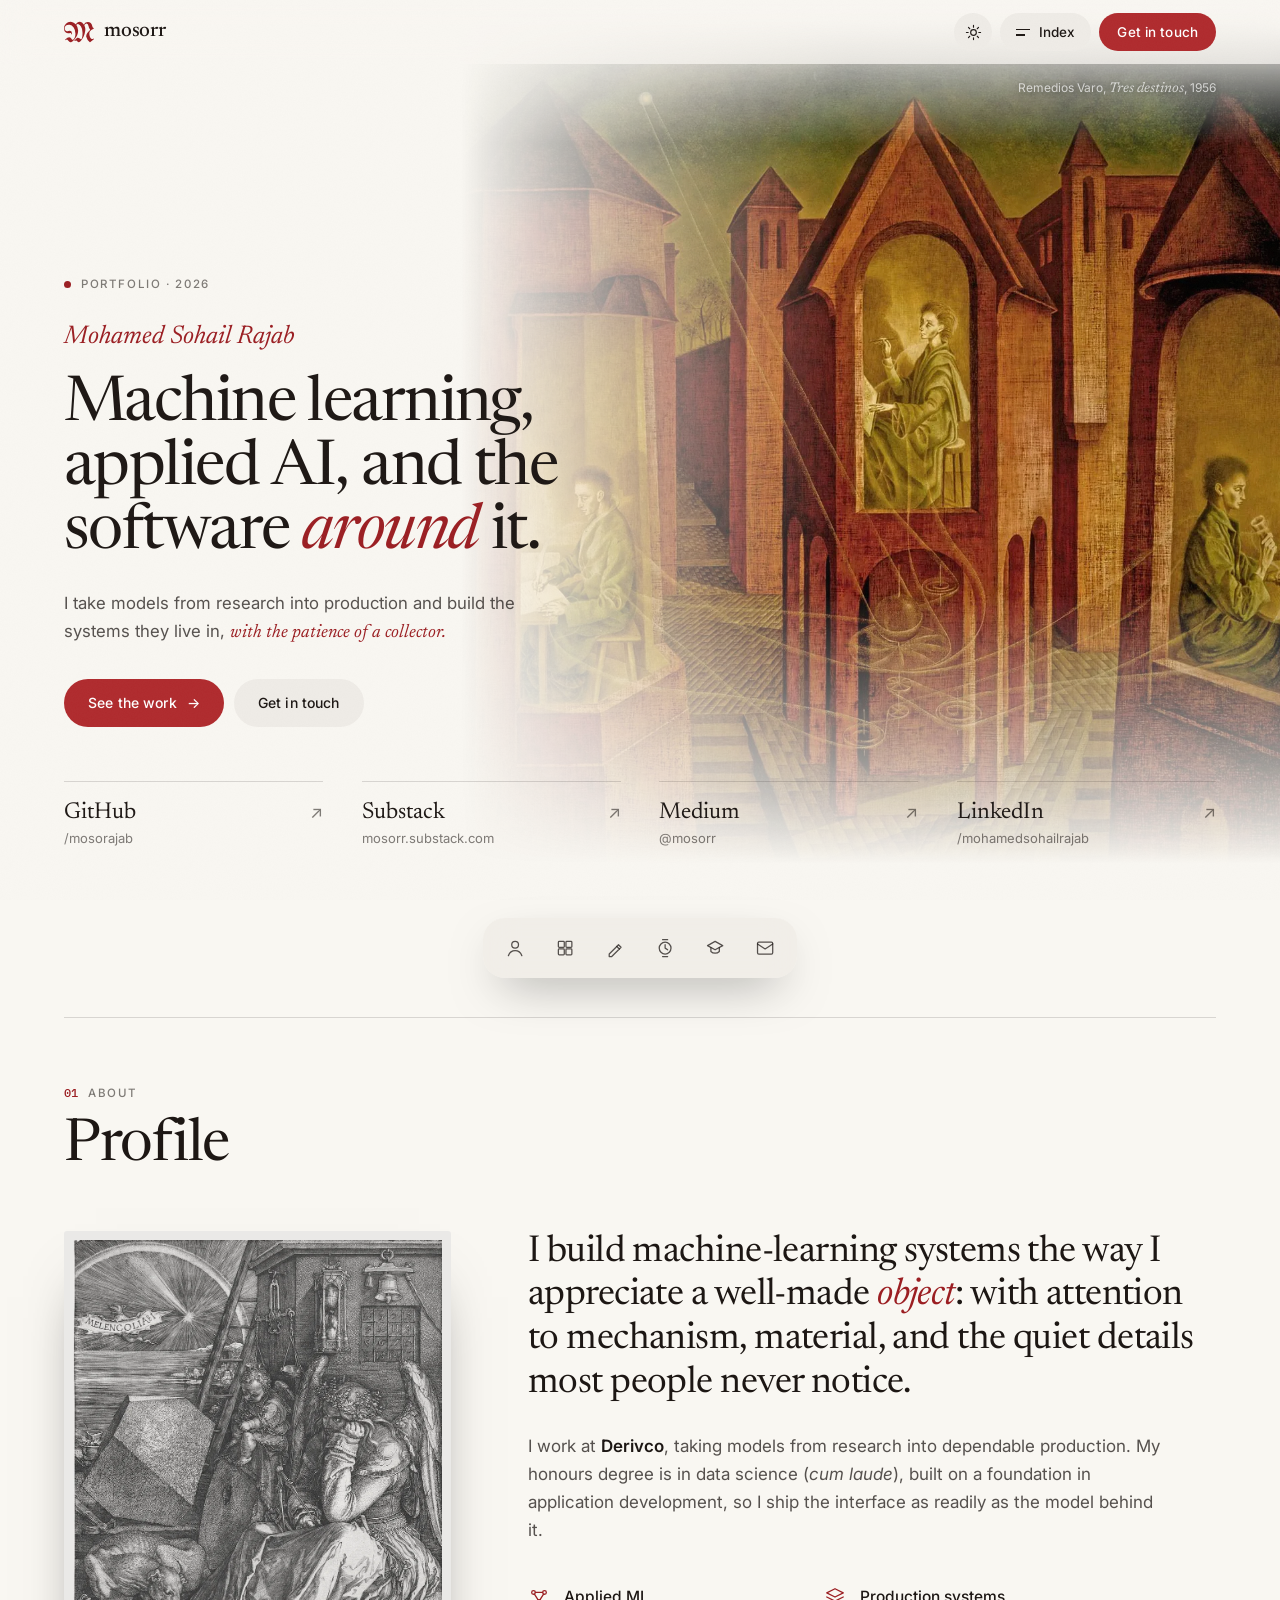
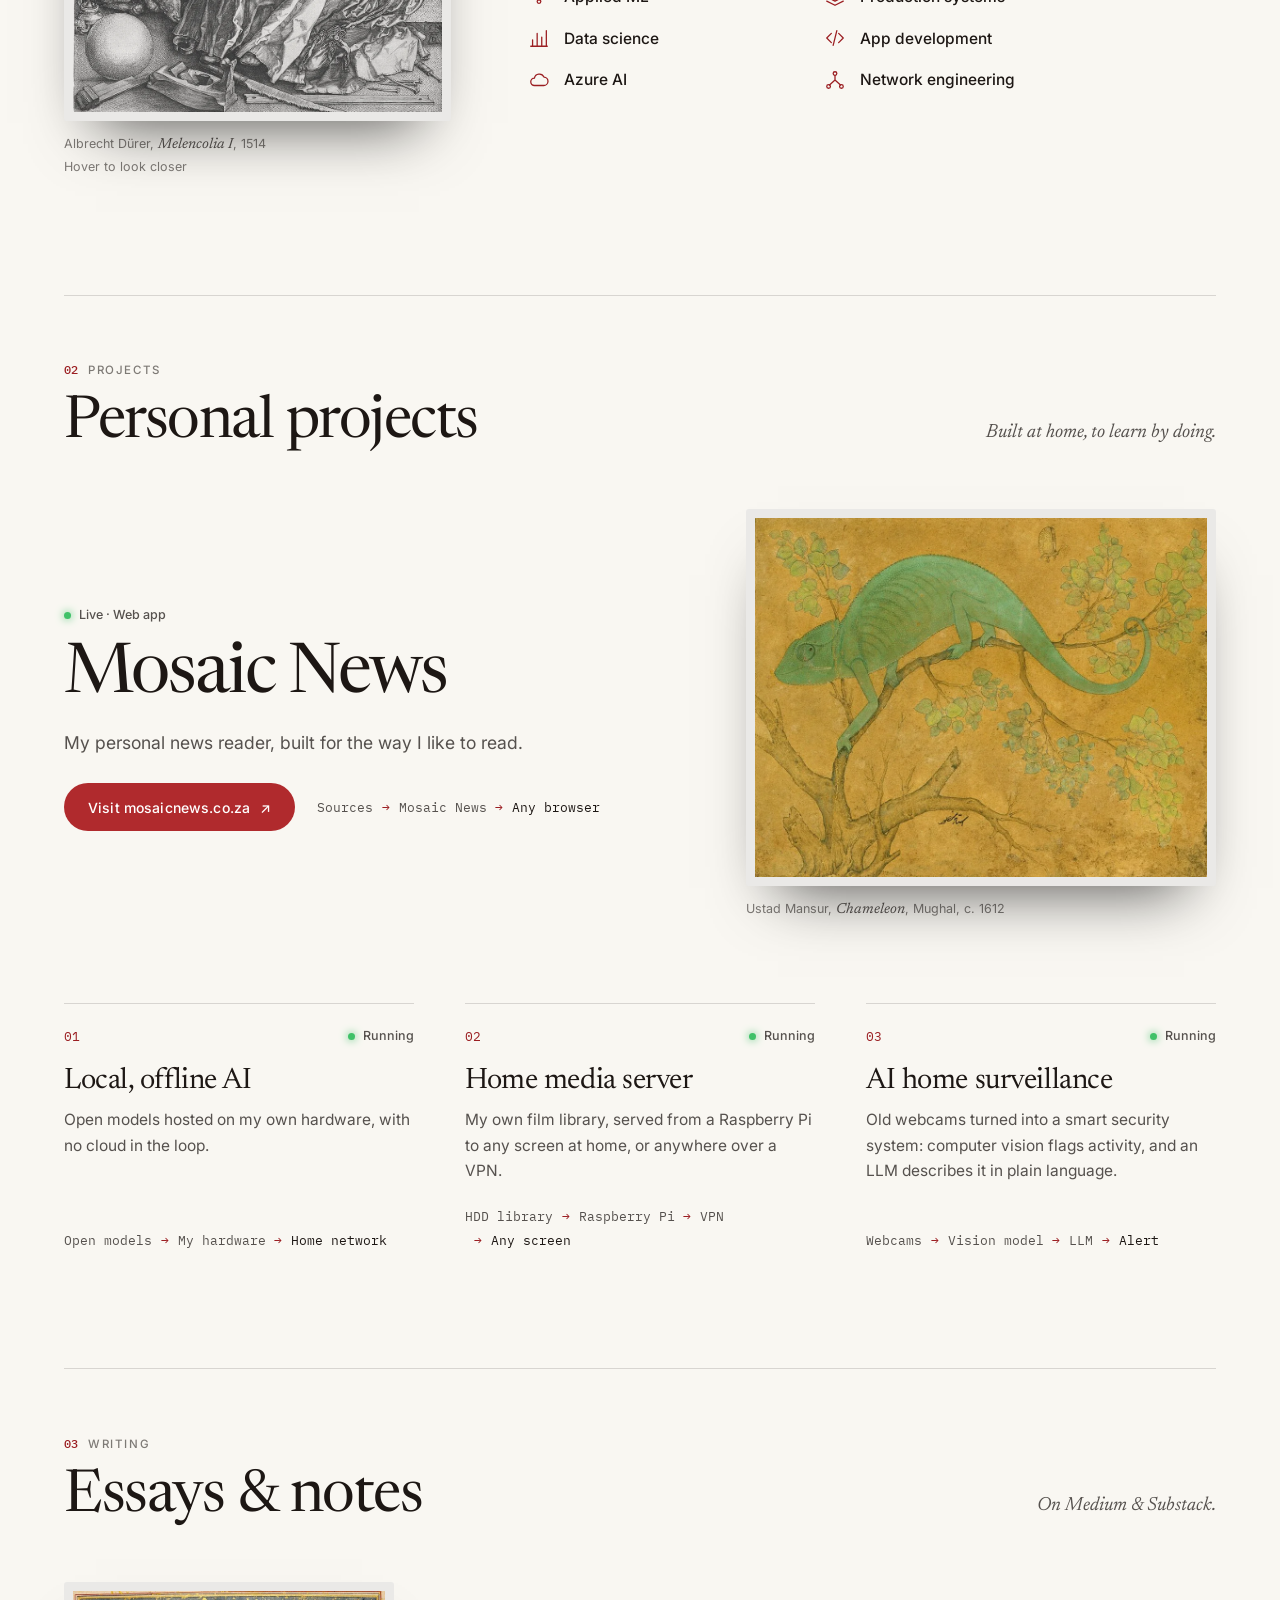
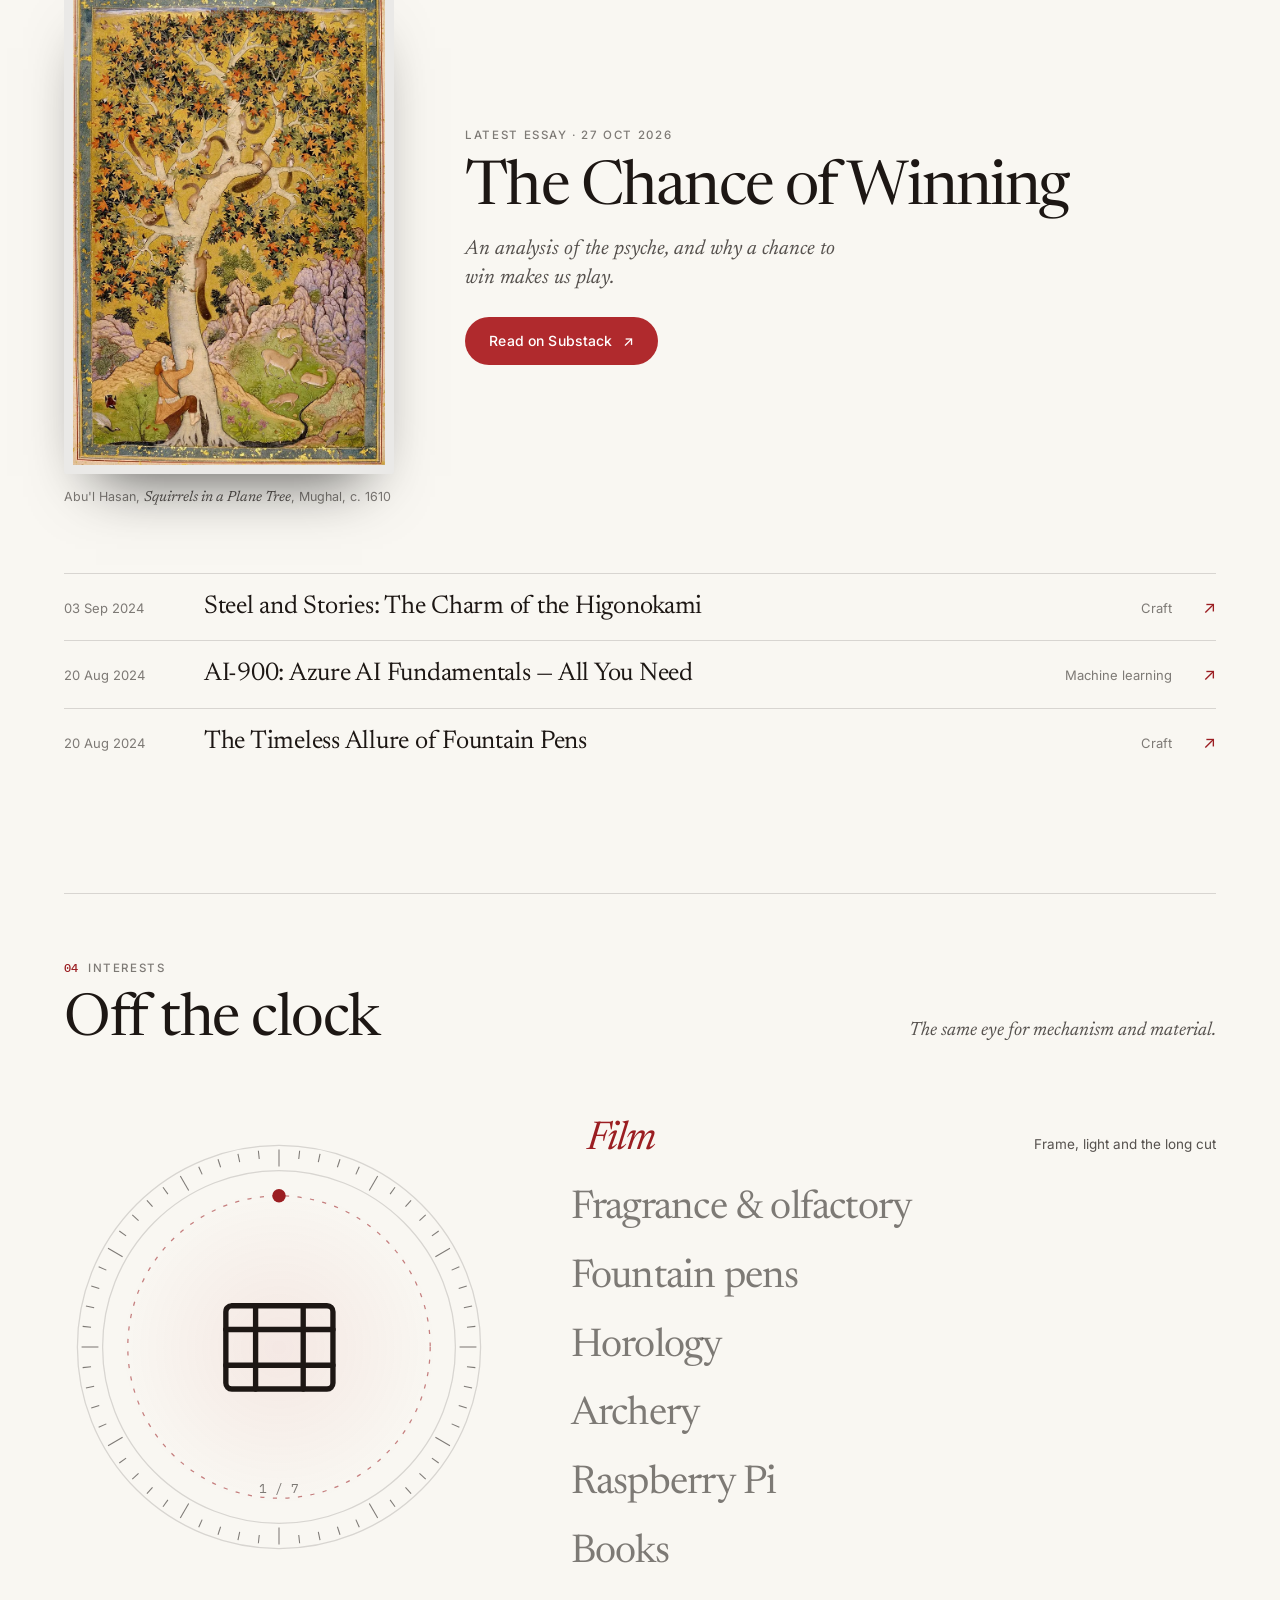
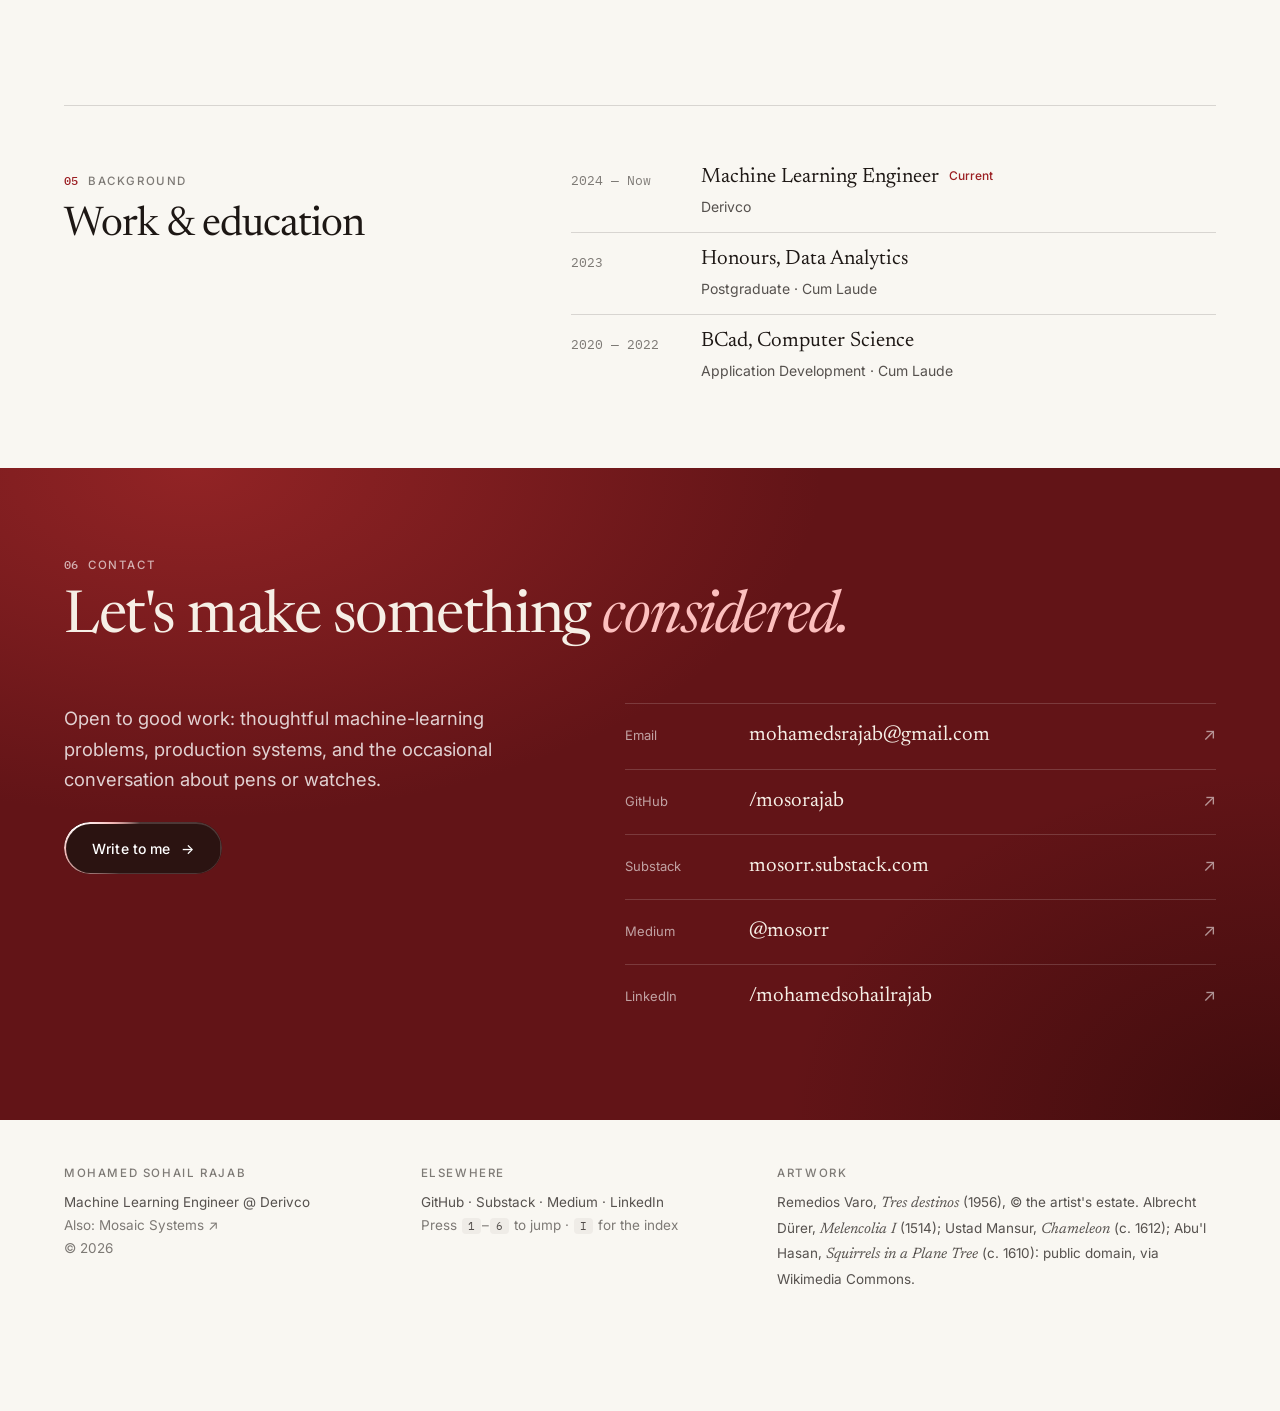
==== commit c37eaea6: "Tighten spacing, add section dividers, drop the local-AI benefit list - Remove the three benefit lin" ====
--- a/index.html
+++ b/index.html
@@ -42,7 +42,7 @@
 <link href="https://fonts.googleapis.com/css2?family=IBM+Plex+Mono:wght@400;500&family=Inter:wght@400;500;600&family=Newsreader:ital,opsz,wght@0,6..72,400;0,6..72,500;1,6..72,400;1,6..72,500&display=swap" rel="stylesheet" />
 <link rel="preload" as="image" href="art/tres-destinos.webp" />
 <!-- Bump ?v= on styles.css and script.js whenever either changes: GitHub Pages serves them under a fixed URL, so browsers that visited before keep showing the old version for a while. -->
-<link rel="stylesheet" href="styles.css?v=20261122" />
+<link rel="stylesheet" href="styles.css?v=20261123" />
 </head>
 <body>
 
@@ -188,11 +188,6 @@
           <div class="proj-top"><span class="n">01</span><span class="status"><span class="led" aria-hidden="true"></span>Running</span></div>
           <h3>Local, offline AI</h3>
           <p>Open models hosted on my own hardware, with no cloud in the loop.</p>
-          <ul class="why" aria-label="Why run it locally">
-            <li><span><strong>Private:</strong> prompts and files never leave the house.</span></li>
-            <li><span><strong>Always there:</strong> it works with the internet down.</span></li>
-            <li><span><strong>No meter:</strong> no subscriptions or per-use fees.</span></li>
-          </ul>
           <ol class="flow" aria-label="How it works"><li>Open models</li><li>My hardware</li><li>Home network</li></ol>
         </article>
         <article class="proj">
@@ -330,6 +325,6 @@
 
 </main>
 
-<script src="script.js?v=20261122"></script>
+<script src="script.js?v=20261123"></script>
 </body>
 </html>
--- a/styles.css
+++ b/styles.css
@@ -251,7 +251,9 @@
 /* =========================================================================
    SECTIONS
    ========================================================================= */
-.section { padding-top: clamp(96px, 15vh, 170px); }
+.section { padding-top: clamp(40px, 6.5vh, 72px); margin-top: clamp(40px, 6.5vh, 72px); }
+/* a simple hairline divides one section from the next */
+.section:not(.contact)::before { content: ""; display: block; height: 1px; background: var(--hair); width: min(calc(100% - 2 * var(--gutter)), calc(var(--maxw) - 2 * var(--gutter))); margin: 0 auto clamp(40px, 6.5vh, 72px); }
 section[id] { scroll-margin-top: calc(var(--nav-h) - 30px); }
 .sec-head { display: grid; grid-template-columns: minmax(0, 1fr) auto; align-items: end; gap: 12px clamp(18px, 3vw, 36px); margin-bottom: clamp(36px, 6vh, 60px); }
 .sec-head .label .n { color: var(--accent); margin-right: 10px; font-family: var(--mono); letter-spacing: 0; }
@@ -313,10 +315,6 @@
 .proj-top .n { font-family: var(--mono); font-size: 12.5px; color: var(--accent); }
 .proj h3 { margin: 18px 0 0; font-family: var(--display); font-weight: 400; font-size: clamp(1.6rem, 2.3vw, 2rem); line-height: 1.1; letter-spacing: -0.015em; }
 .proj p { margin: 10px 0 0; color: var(--ink-2); font-size: 15.5px; }
-.proj .why { list-style: none; margin: 14px 0 0; padding: 0; font-size: 14.5px; color: var(--ink-2); }
-.proj .why li { display: flex; gap: 10px; padding: 3px 0; }
-.proj .why li::before { content: "+"; font-family: var(--mono); color: var(--accent); }
-.proj .why strong { color: var(--ink); font-weight: 600; }
 .proj .flow { margin-top: auto; padding-top: 22px; }
 @media (max-width: 980px) { .proj-list { grid-template-columns: 1fr; } .proj-feature { grid-template-columns: 1fr; } .proj-feature .plate { justify-self: start; max-width: 380px; } }
 
@@ -400,7 +398,7 @@
 /* =========================================================================
    06 · CONTACT — the page closes in deep red, in both themes
    ========================================================================= */
-.contact { margin-top: clamp(96px, 15vh, 170px); padding-bottom: clamp(80px, 12vh, 140px); color: #f6efe6;
+.contact { margin-top: clamp(48px, 8vh, 88px); padding-top: clamp(56px, 9vh, 96px); padding-bottom: clamp(64px, 10vh, 110px); color: #f6efe6;
   background: radial-gradient(900px 500px at 15% 0%, oklch(0.45 0.15 25 / 0.9), transparent 70%), radial-gradient(700px 500px at 100% 100%, oklch(0.25 0.08 24), transparent 70%), var(--red-deep); }
 .contact .label, .contact .label .n { color: oklch(1 0 0 / 0.65); }
 .contact .sec-title em { color: oklch(0.86 0.07 20); }
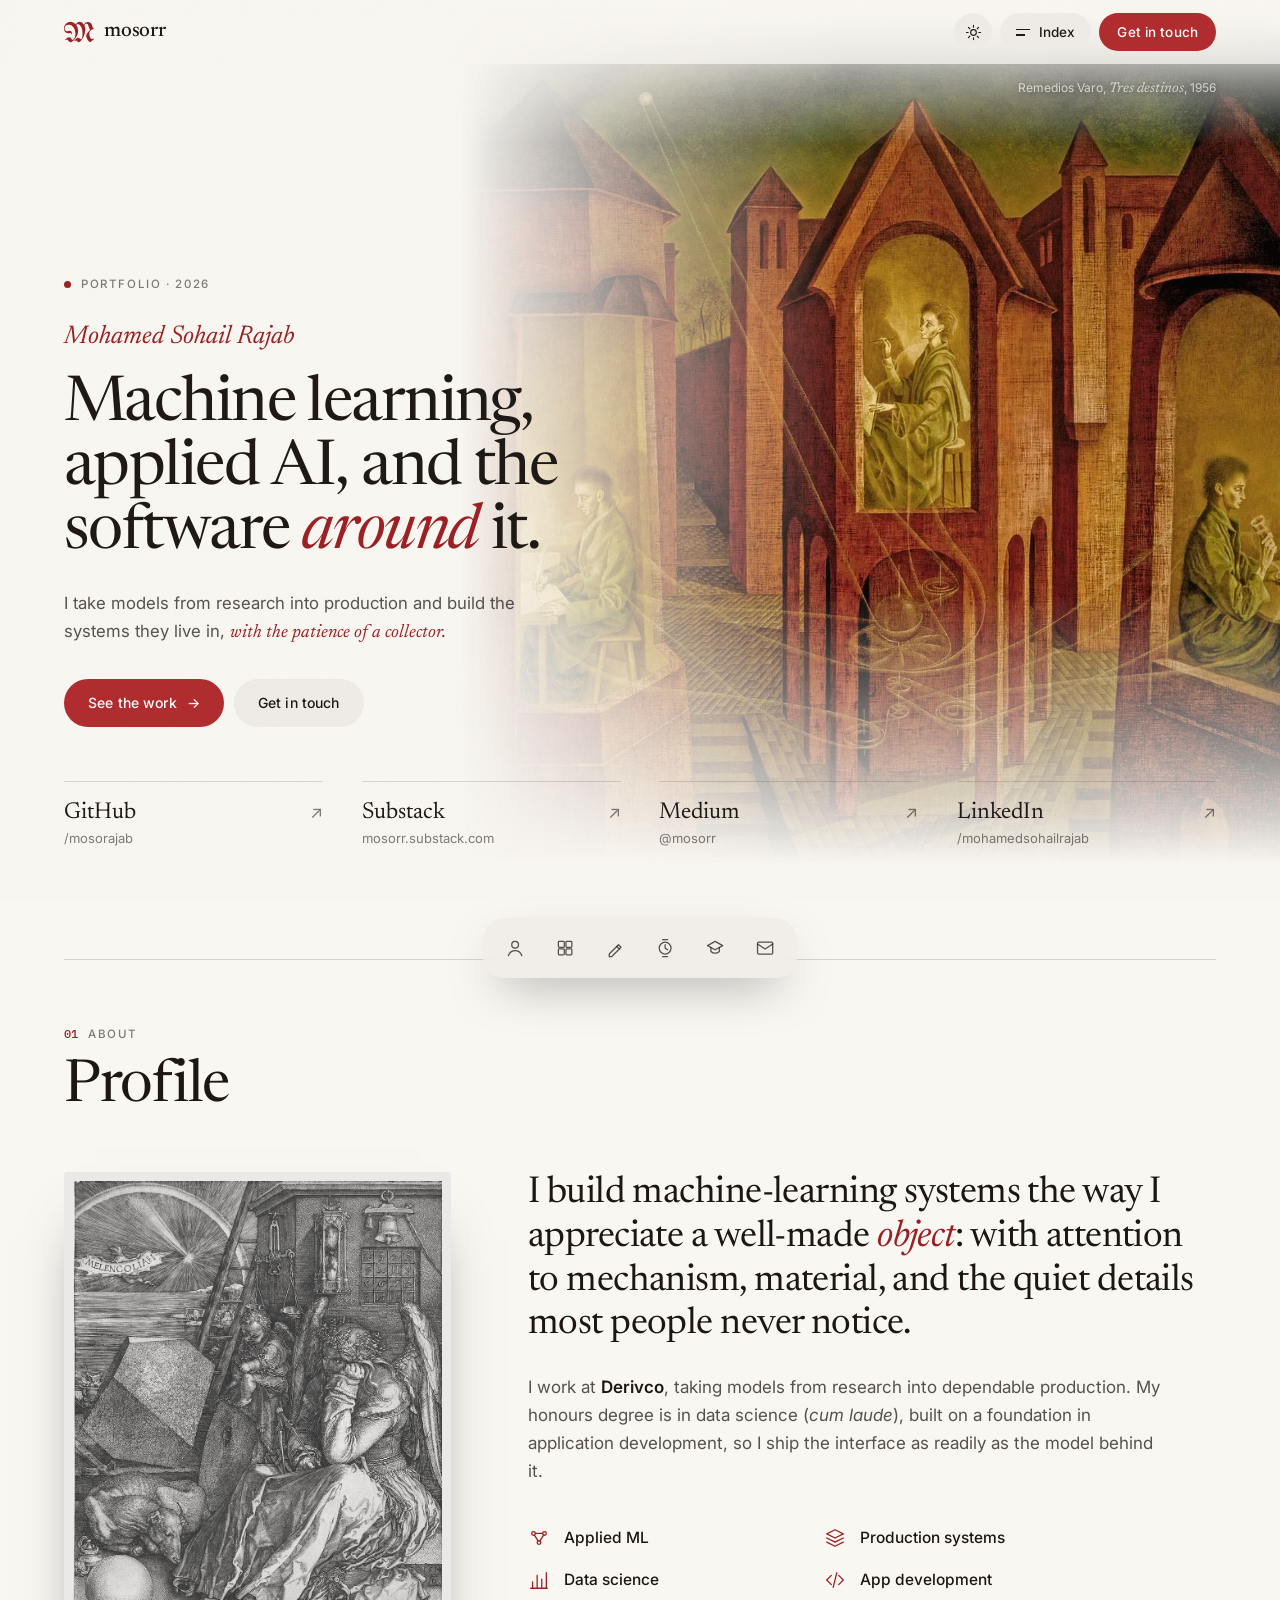
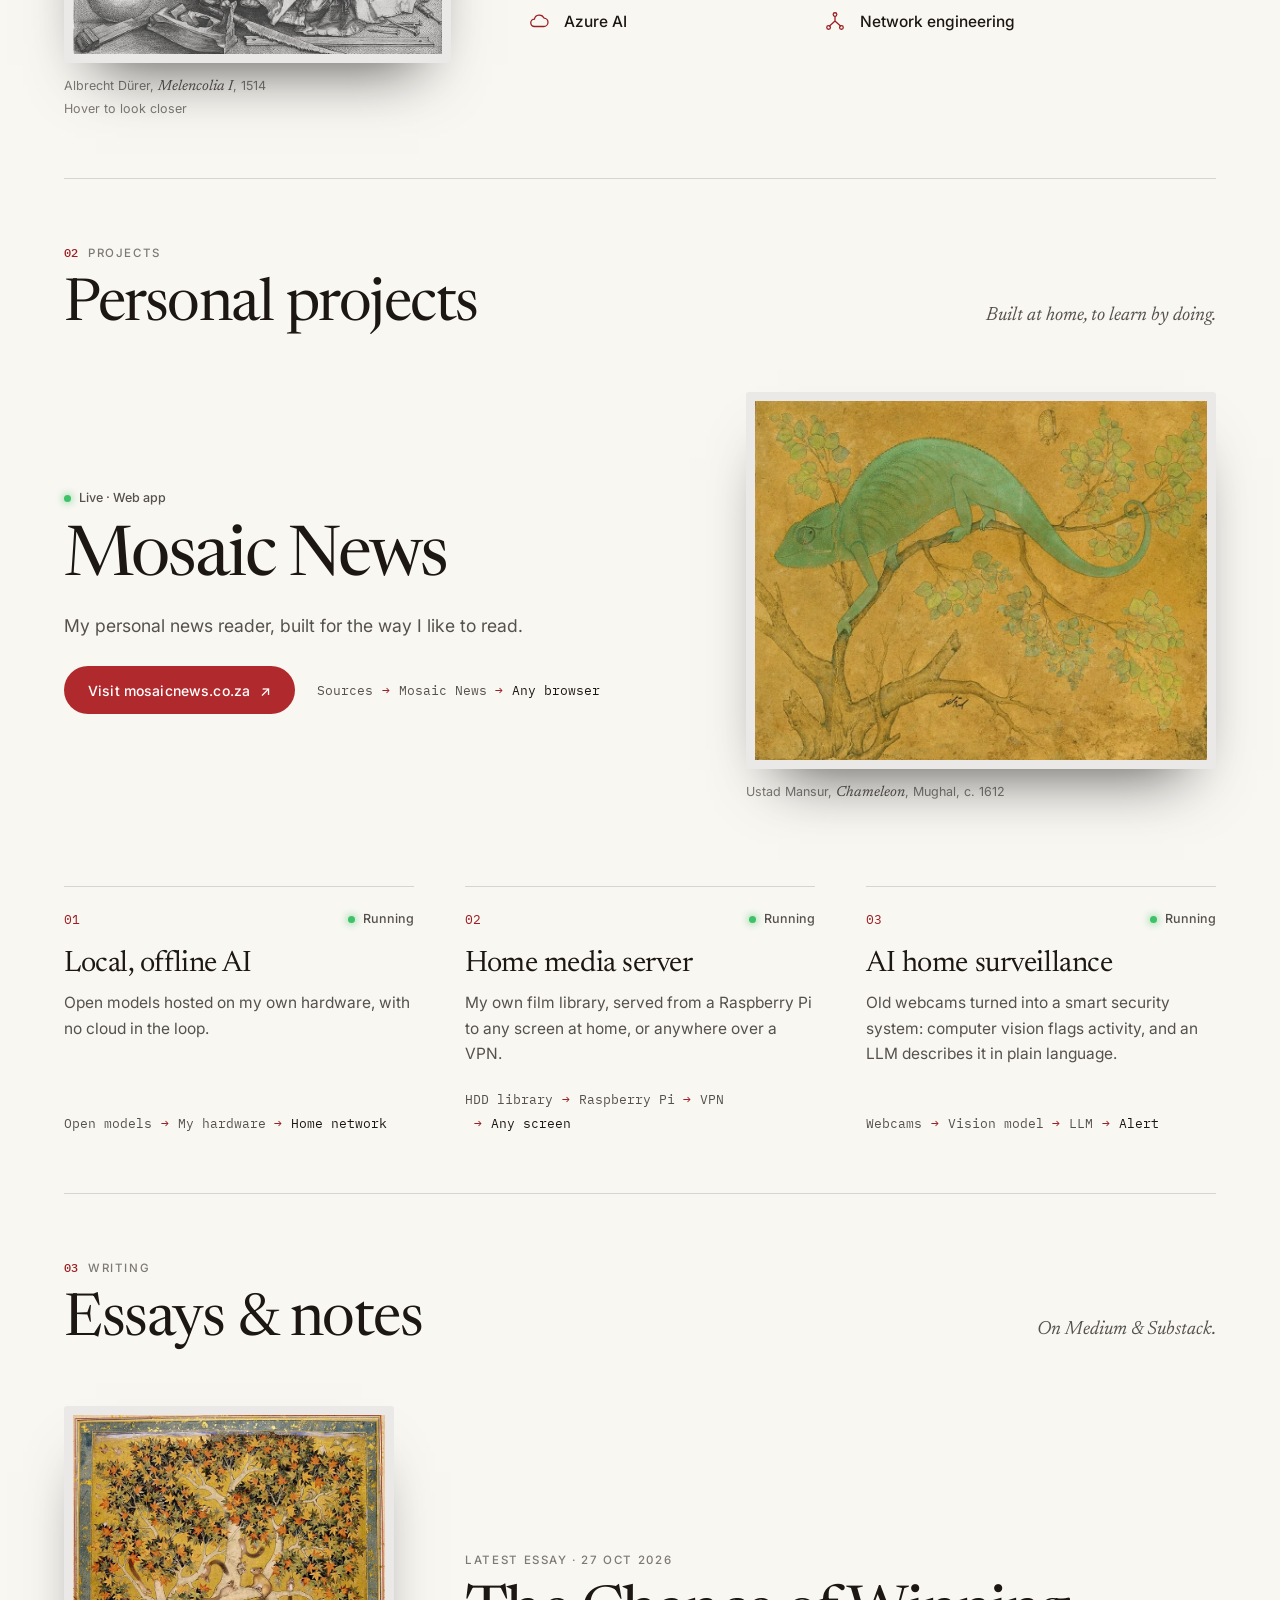
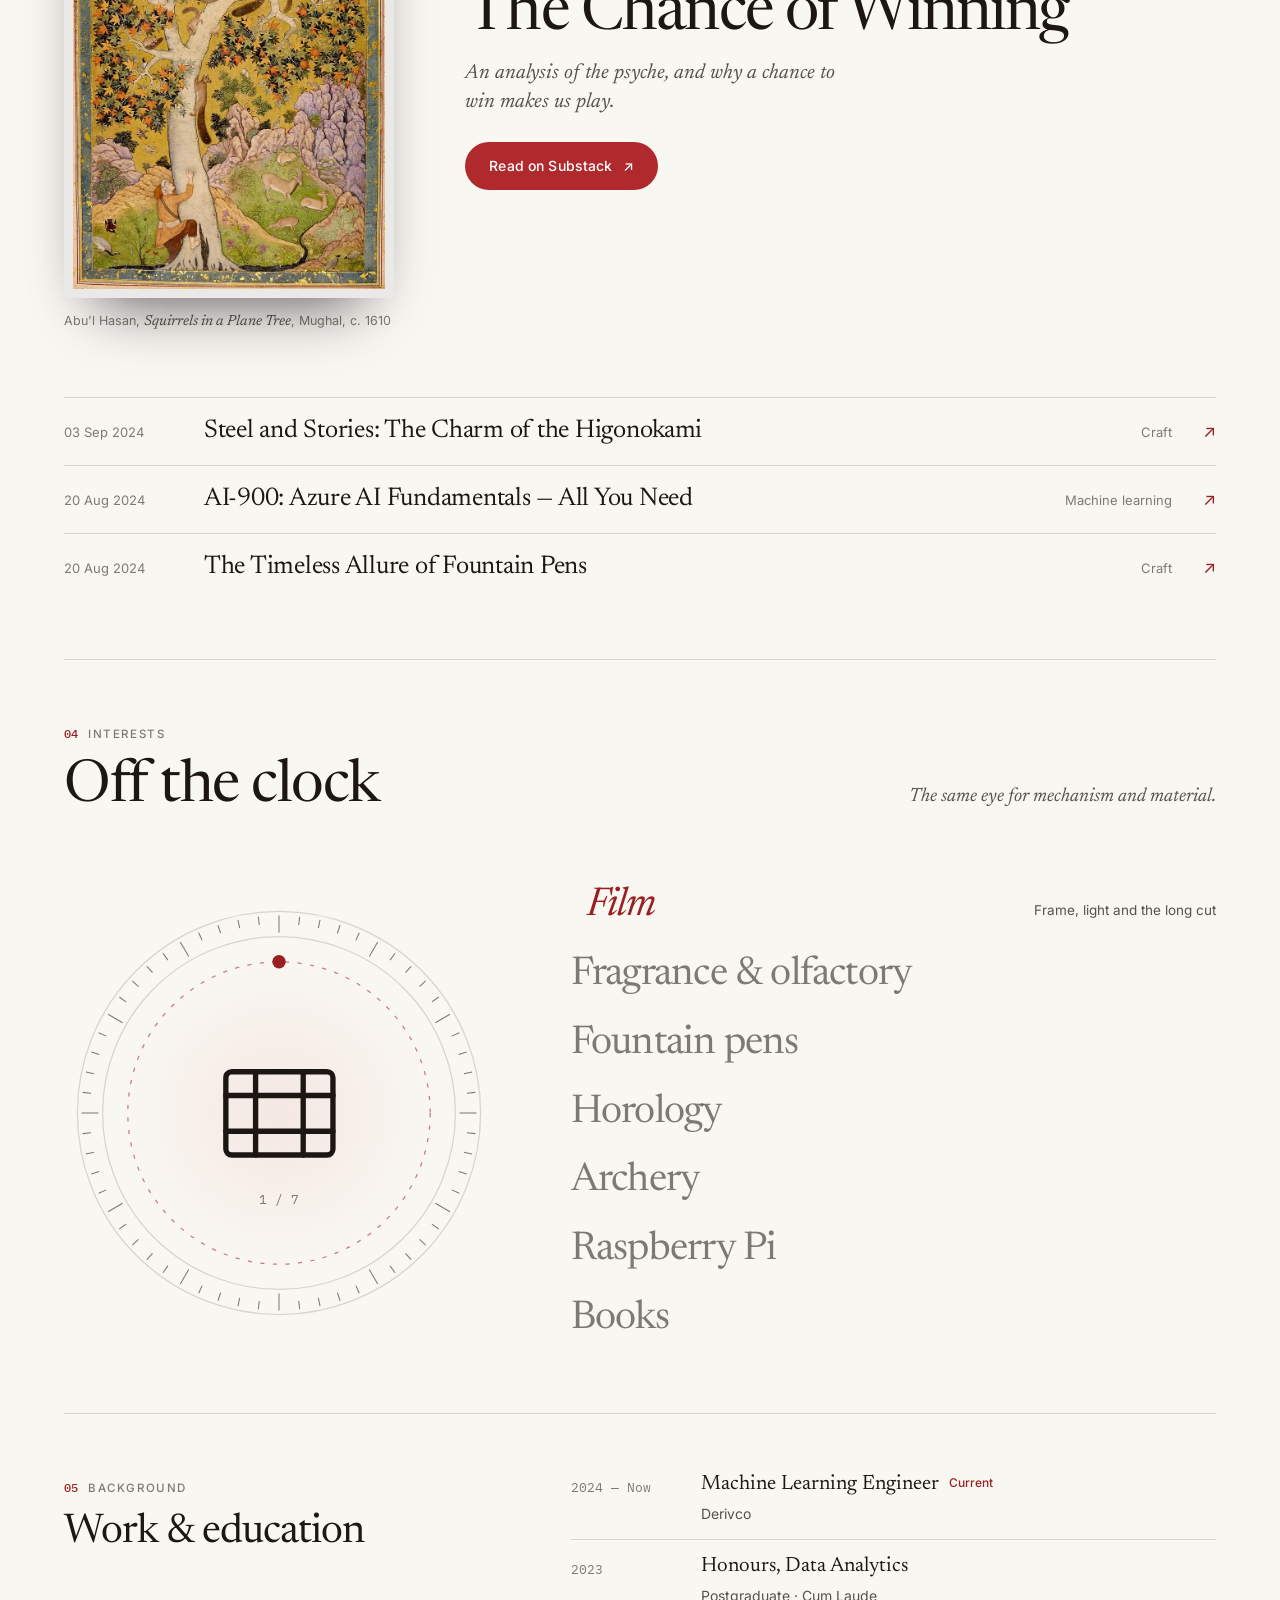
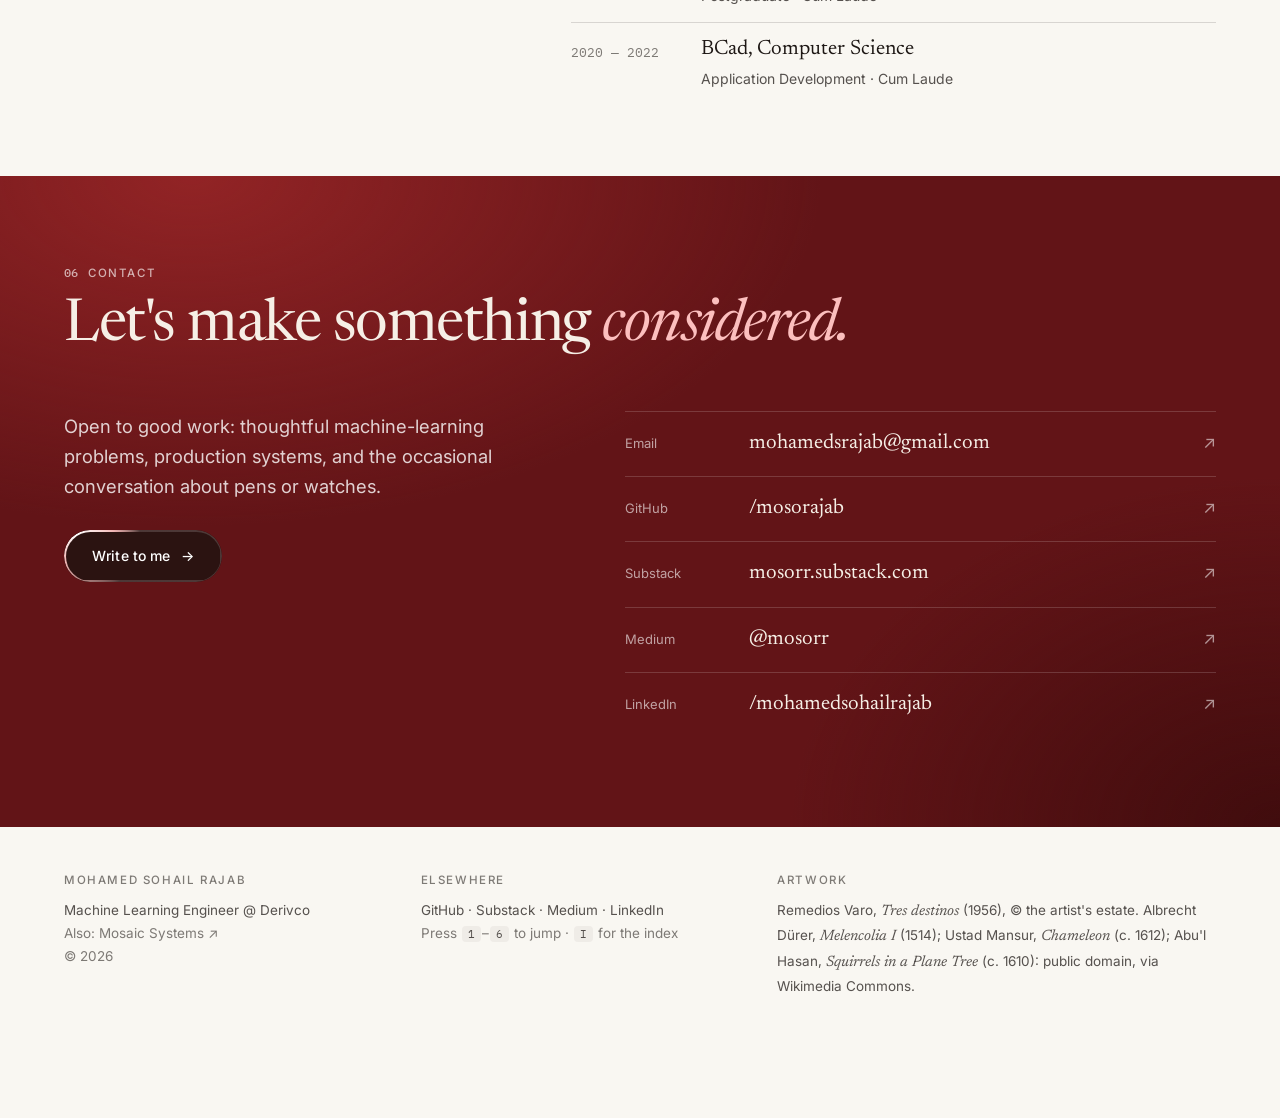
==== commit 0eb182a4: "Mobile: tighter rhythm, consistent reading order, calmer scrolling - Spacing: equal space above and " ====
--- a/index.html
+++ b/index.html
@@ -42,7 +42,7 @@
 <link href="https://fonts.googleapis.com/css2?family=IBM+Plex+Mono:wght@400;500&family=Inter:wght@400;500;600&family=Newsreader:ital,opsz,wght@0,6..72,400;0,6..72,500;1,6..72,400;1,6..72,500&display=swap" rel="stylesheet" />
 <link rel="preload" as="image" href="art/tres-destinos.webp" />
 <!-- Bump ?v= on styles.css and script.js whenever either changes: GitHub Pages serves them under a fixed URL, so browsers that visited before keep showing the old version for a while. -->
-<link rel="stylesheet" href="styles.css?v=20261123" />
+<link rel="stylesheet" href="styles.css?v=20261124" />
 </head>
 <body>
 
@@ -140,7 +140,7 @@
       </header>
       <div class="about-grid">
         <figure class="plate lens-plate reveal">
-          <div class="plate-frame"><img src="art/melencolia.webp" width="900" height="1153" loading="lazy" alt="Albrecht Dürer's engraving Melencolia I: a winged figure sits brooding among geometric instruments, a polyhedron, a sphere, an hourglass and a magic square." /></div>
+          <div class="plate-frame"><img src="art/melencolia.webp" width="900" height="1153" loading="lazy" decoding="async" alt="Albrecht Dürer's engraving Melencolia I: a winged figure sits brooding among geometric instruments, a polyhedron, a sphere, an hourglass and a magic square." /></div>
           <figcaption>Albrecht Dürer, <em>Melencolia I</em>, 1514 <span class="cap-note">Hover to look closer</span></figcaption>
         </figure>
         <div>
@@ -178,7 +178,7 @@
           </div>
         </div>
         <figure class="plate">
-          <div class="plate-frame"><img src="art/chameleon.webp" width="960" height="764" loading="lazy" alt="A Mughal study by Ustad Mansur: a green chameleon gripping a branch, watching a butterfly." /></div>
+          <div class="plate-frame"><img src="art/chameleon.webp" width="960" height="764" loading="lazy" decoding="async" alt="A Mughal study by Ustad Mansur: a green chameleon gripping a branch, watching a butterfly." /></div>
           <figcaption>Ustad Mansur, <em>Chameleon</em>, Mughal, c. 1612</figcaption>
         </figure>
       </article>
@@ -216,7 +216,7 @@
 
       <a class="feature reveal" href="https://mosorr.substack.com/p/the-chance-of-winning" target="_blank" rel="noopener">
         <figure class="plate">
-          <div class="plate-frame"><img src="art/squirrels.webp" width="760" height="1155" loading="lazy" alt="The Mughal painting Squirrels in a Plane Tree: squirrels climb through autumn leaves while a hunter starts up the trunk." /></div>
+          <div class="plate-frame"><img src="art/squirrels.webp" width="760" height="1155" loading="lazy" decoding="async" alt="The Mughal painting Squirrels in a Plane Tree: squirrels climb through autumn leaves while a hunter starts up the trunk." /></div>
           <figcaption>Abu'l Hasan, <em>Squirrels in a Plane Tree</em>, Mughal, c. 1610</figcaption>
         </figure>
         <div class="feature-copy">
@@ -325,6 +325,6 @@
 
 </main>
 
-<script src="script.js?v=20261123"></script>
+<script src="script.js?v=20261124"></script>
 </body>
 </html>
--- a/styles.css
+++ b/styles.css
@@ -33,6 +33,7 @@
   --gutter: clamp(20px, 5vw, 88px);
   --maxw: 1320px;
   --nav-h: 64px;
+  --sec-gap: clamp(40px, 6.5vh, 72px);   /* equal space above and below each section divider */
   --ease-out: cubic-bezier(.16, 1, .3, 1);
   --ease-io:  cubic-bezier(.62, .04, .34, 1);
 }
@@ -57,7 +58,7 @@
 }
 
 * { box-sizing: border-box; }
-html { -webkit-font-smoothing: antialiased; text-rendering: optimizeLegibility; scroll-behavior: smooth; }
+html { -webkit-font-smoothing: antialiased; text-rendering: optimizeLegibility; scroll-behavior: smooth; -webkit-text-size-adjust: 100%; text-size-adjust: 100%; -webkit-tap-highlight-color: transparent; }
 body {
   margin: 0; overflow-x: hidden;
   background: radial-gradient(1100px 700px at 85% -10%, var(--glow), transparent 62%), var(--bg);
@@ -251,10 +252,12 @@
 /* =========================================================================
    SECTIONS
    ========================================================================= */
-.section { padding-top: clamp(40px, 6.5vh, 72px); margin-top: clamp(40px, 6.5vh, 72px); }
+.section { padding-top: var(--sec-gap); }
 /* a simple hairline divides one section from the next */
-.section:not(.contact)::before { content: ""; display: block; height: 1px; background: var(--hair); width: min(calc(100% - 2 * var(--gutter)), calc(var(--maxw) - 2 * var(--gutter))); margin: 0 auto clamp(40px, 6.5vh, 72px); }
-section[id] { scroll-margin-top: calc(var(--nav-h) - 30px); }
+.section:not(.contact)::before { content: ""; display: block; height: 1px; background: var(--hair); width: min(calc(100% - 2 * var(--gutter)), calc(var(--maxw) - 2 * var(--gutter))); margin: 0 auto var(--sec-gap); }
+/* a jumped-to section lands with its divider just under the top bar */
+section[id] { scroll-margin-top: calc(var(--nav-h) + 12px - var(--sec-gap)); }
+.contact { scroll-margin-top: var(--nav-h); }
 .sec-head { display: grid; grid-template-columns: minmax(0, 1fr) auto; align-items: end; gap: 12px clamp(18px, 3vw, 36px); margin-bottom: clamp(36px, 6vh, 60px); }
 .sec-head .label .n { color: var(--accent); margin-right: 10px; font-family: var(--mono); letter-spacing: 0; }
 .sec-title { margin: 12px 0 0; font-family: var(--display); font-weight: 400; font-size: clamp(2.3rem, 4.6vw, 4.1rem); line-height: 1.02; letter-spacing: -0.025em; text-wrap: balance; }
@@ -362,7 +365,7 @@
 .cab-ico svg { width: 100%; height: 100%; fill: none; stroke: currentColor; stroke-width: .9; stroke-linecap: round; stroke-linejoin: round; }
 .cab-art.on .cab-ico svg > * { stroke-dasharray: 1; stroke-dashoffset: 1; animation: cabDraw 1.4s var(--ease-out) forwards; }
 @keyframes cabDraw { to { stroke-dashoffset: 0; } }
-.cab-count { position: absolute; left: 50%; bottom: 14%; transform: translateX(-50%); font-family: var(--mono); font-size: 12.5px; color: var(--ink-3); }
+.cab-count { position: absolute; left: 50%; bottom: 27%; transform: translateX(-50%); font-family: var(--mono); font-size: 12.5px; color: var(--ink-3); }
 .cab-list { list-style: none; margin: 0; padding: 0; }
 .cab-item { width: 100%; display: grid; grid-template-columns: minmax(0, 1fr) auto; align-items: baseline; gap: 16px; padding: clamp(8px, 1.4vh, 13px) 0; background: none; border: 0; color: inherit; text-align: left; cursor: pointer; font: inherit; transition: padding-left .45s var(--ease-out); }
 .cab-name { font-family: var(--display); font-size: clamp(1.8rem, 3.1vw, 2.7rem); line-height: 1.1; letter-spacing: -0.02em; color: var(--ink-3); transition: color .4s ease; }
@@ -446,3 +449,91 @@
   .scroll-progress { display: none; }
   .index, .index-list li { transition: none; }
 }
+
+/* =========================================================================
+   PHONES — rhythm, reading order and scroll comfort
+   ========================================================================= */
+@media (max-width: 760px) {
+  :root { --sec-gap: 36px; }
+  body { font-size: 16.5px; }
+  .sec-head { gap: 6px; margin-bottom: 22px; }
+  .sec-title { margin-top: 6px; font-size: clamp(2rem, 9.2vw, 2.45rem); }
+  .sec-sub { font-size: 1.08rem; margin: 2px 0 0; }
+
+  /* hero: a little shorter, so the headline and the buttons arrive sooner */
+  .hero-art { height: 46svh; margin-bottom: -4svh; }
+  .hero-copy { padding-bottom: 18px; }
+  .eyebrow { margin-bottom: 14px; }
+  .hero-name { margin-bottom: 10px; }
+  .hero-sub { margin-top: 16px; font-size: 1.02rem; }
+  .hero-cta { margin-top: 22px; }
+  .hero { padding-bottom: 8px; }
+  .hero-links { gap: 0 20px; }
+  .hero-links .hl { padding: 12px 0 2px; }
+  .hl-name { font-size: 1.25rem; }
+
+  /* artwork: one wide crop above the text, the same everywhere, so each
+     section opens with a picture and then reads straight down */
+  .about-grid, .proj-feature, .feature { gap: 20px; }
+  .about-grid .plate, .feature .plate, .proj-feature .plate { max-width: none; width: 100%; justify-self: stretch; }
+  .proj-feature .plate { order: -1; }
+  .plate-frame { padding: 6px; }
+  .plate-frame img { aspect-ratio: 16 / 10; object-fit: cover; }
+  .about-grid .plate-frame img { object-position: 50% 36%; }
+  .proj-feature .plate-frame img { object-position: 50% 42%; }
+  .feature .plate-frame img { object-position: 50% 20%; }
+  .plate figcaption { margin-top: 8px; font-size: 12px; }
+
+  .about-statement { font-size: 1.55rem; margin-bottom: 16px; }
+  .skills { margin-top: 24px; gap: 10px 20px; }
+  .skills li { font-size: 15px; }
+
+  .proj-feature .pf-title { font-size: clamp(2.4rem, 12vw, 3rem); }
+  .proj-feature .pf-desc { margin-top: 12px; font-size: 1.02rem; }
+  .proj-feature .pf-row { margin-top: 18px; gap: 14px; }
+  .proj-list { margin-top: 36px; gap: 26px; }
+  .proj { padding-top: 16px; }
+  .proj h3 { margin-top: 12px; }
+  .proj .flow { padding-top: 14px; }
+
+  .feature-copy { gap: 10px; }
+  .f-title { font-size: clamp(2.2rem, 11vw, 2.8rem); }
+  .f-desc { font-size: 1.15rem; }
+  .post-list { margin-top: 26px; }
+  .post { padding: 13px 0; }
+
+  /* off the clock: every caption stays visible, so the list never changes
+     height while the dial turns through the interests */
+  .cabinet { gap: 14px; }
+  .cab-stage { max-width: 200px; }
+  .cab-item { padding: 8px 0; }
+  .cab-item.on { padding-left: 12px; }
+  .cab-name { font-size: 1.7rem; }
+  .cab-item .cab-note, .cab-item:not(.on) .cab-note { display: block; opacity: 1; transform: none; font-size: 13.5px; color: var(--ink-3); }
+  .cab-item.on .cab-note { color: var(--ink-2); }
+
+  .bg-wrap { gap: 20px; }
+  .bg-list li { padding: 12px 0; }
+
+  .contact { margin-top: 36px; padding-top: 44px; padding-bottom: 52px; }
+  .contact-grid { gap: 22px; }
+  .contact-lead p { margin-bottom: 18px; font-size: 1.05rem; }
+  .contact-links a { padding: 12px 0; }
+  .contact-links .v { font-size: 1.2rem; }
+
+  .colophon { gap: 20px; padding-top: 32px; padding-bottom: 104px; }
+}
+
+/* touch screens: lighter reveal animations (no blur, which is costly while scrolling) */
+@media (max-width: 900px), (pointer: coarse) {
+  .reveal { filter: none; transform: translateY(14px); transition: opacity .7s var(--ease-out), transform .8s var(--ease-out); }
+  .stg { filter: none; transform: translateY(12px); transition: opacity .6s var(--ease-out), transform .6s var(--ease-out); transition-delay: calc(var(--si, 0) * 1ms); }
+  .hero-headline .word > span { filter: none; transform: translateY(10px); }
+  .index-list li { filter: none; }
+}
+
+/* the dock is solid on phones (no blur) and tucks away while reading downwards */
+@media (max-width: 640px) {
+  .dock { backdrop-filter: none; -webkit-backdrop-filter: none; background: var(--bg-2); box-shadow: 0 0 0 1px var(--hair), 0 14px 34px -14px oklch(0 0 0 / 0.6); }
+  .dock.show.tuck { transform: translateY(160%); }
+}
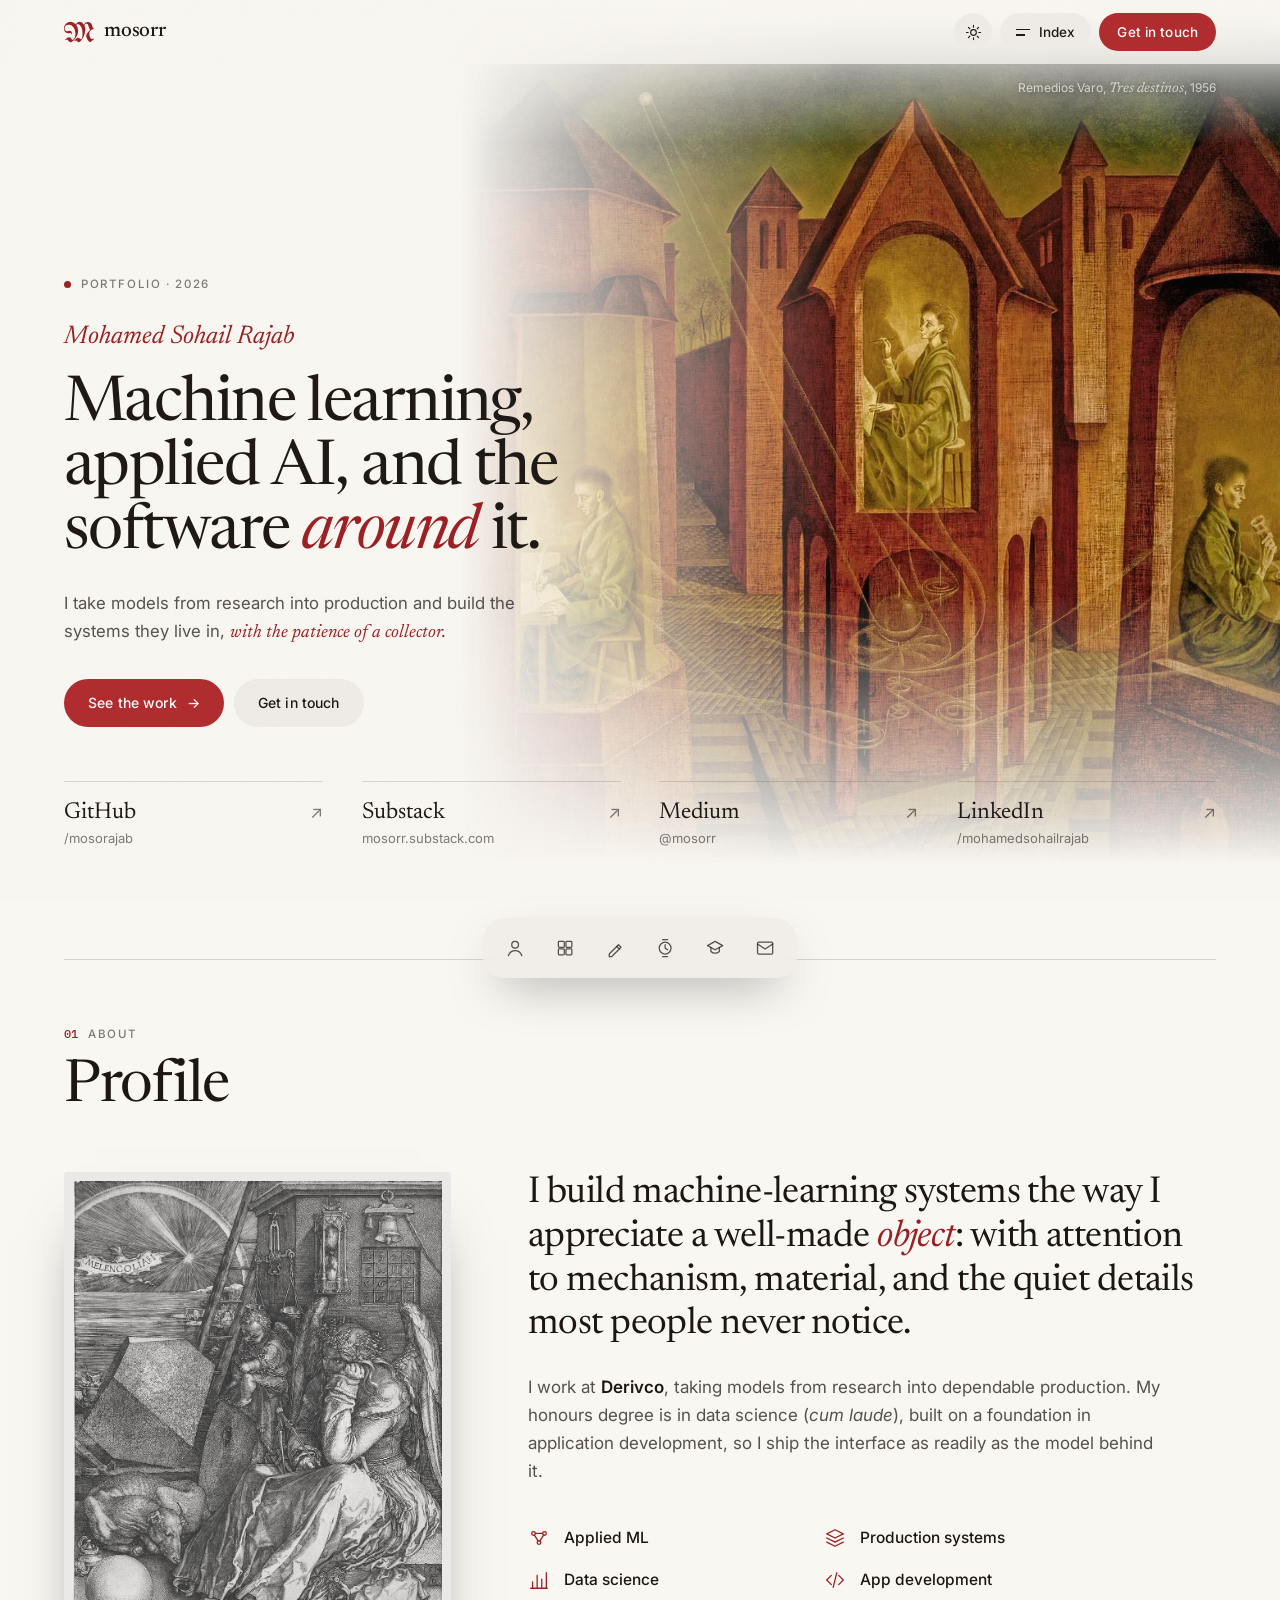
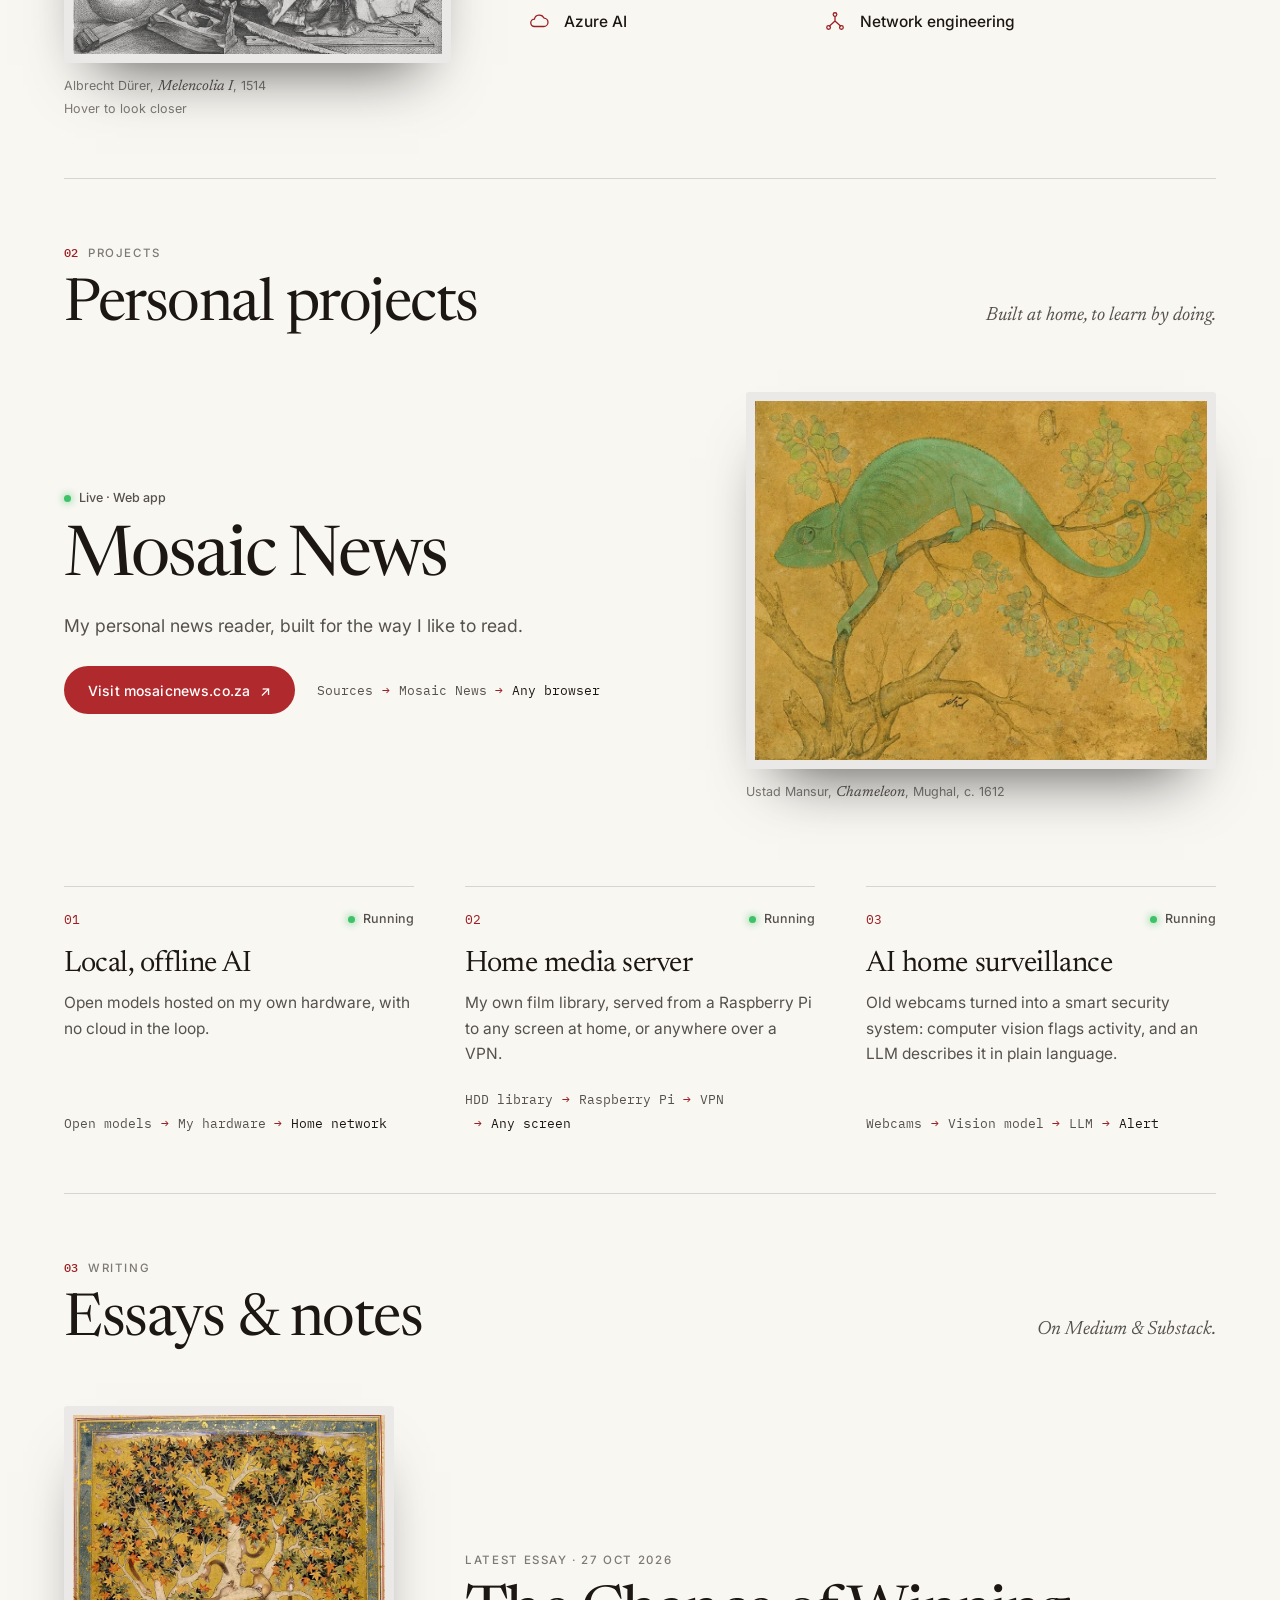
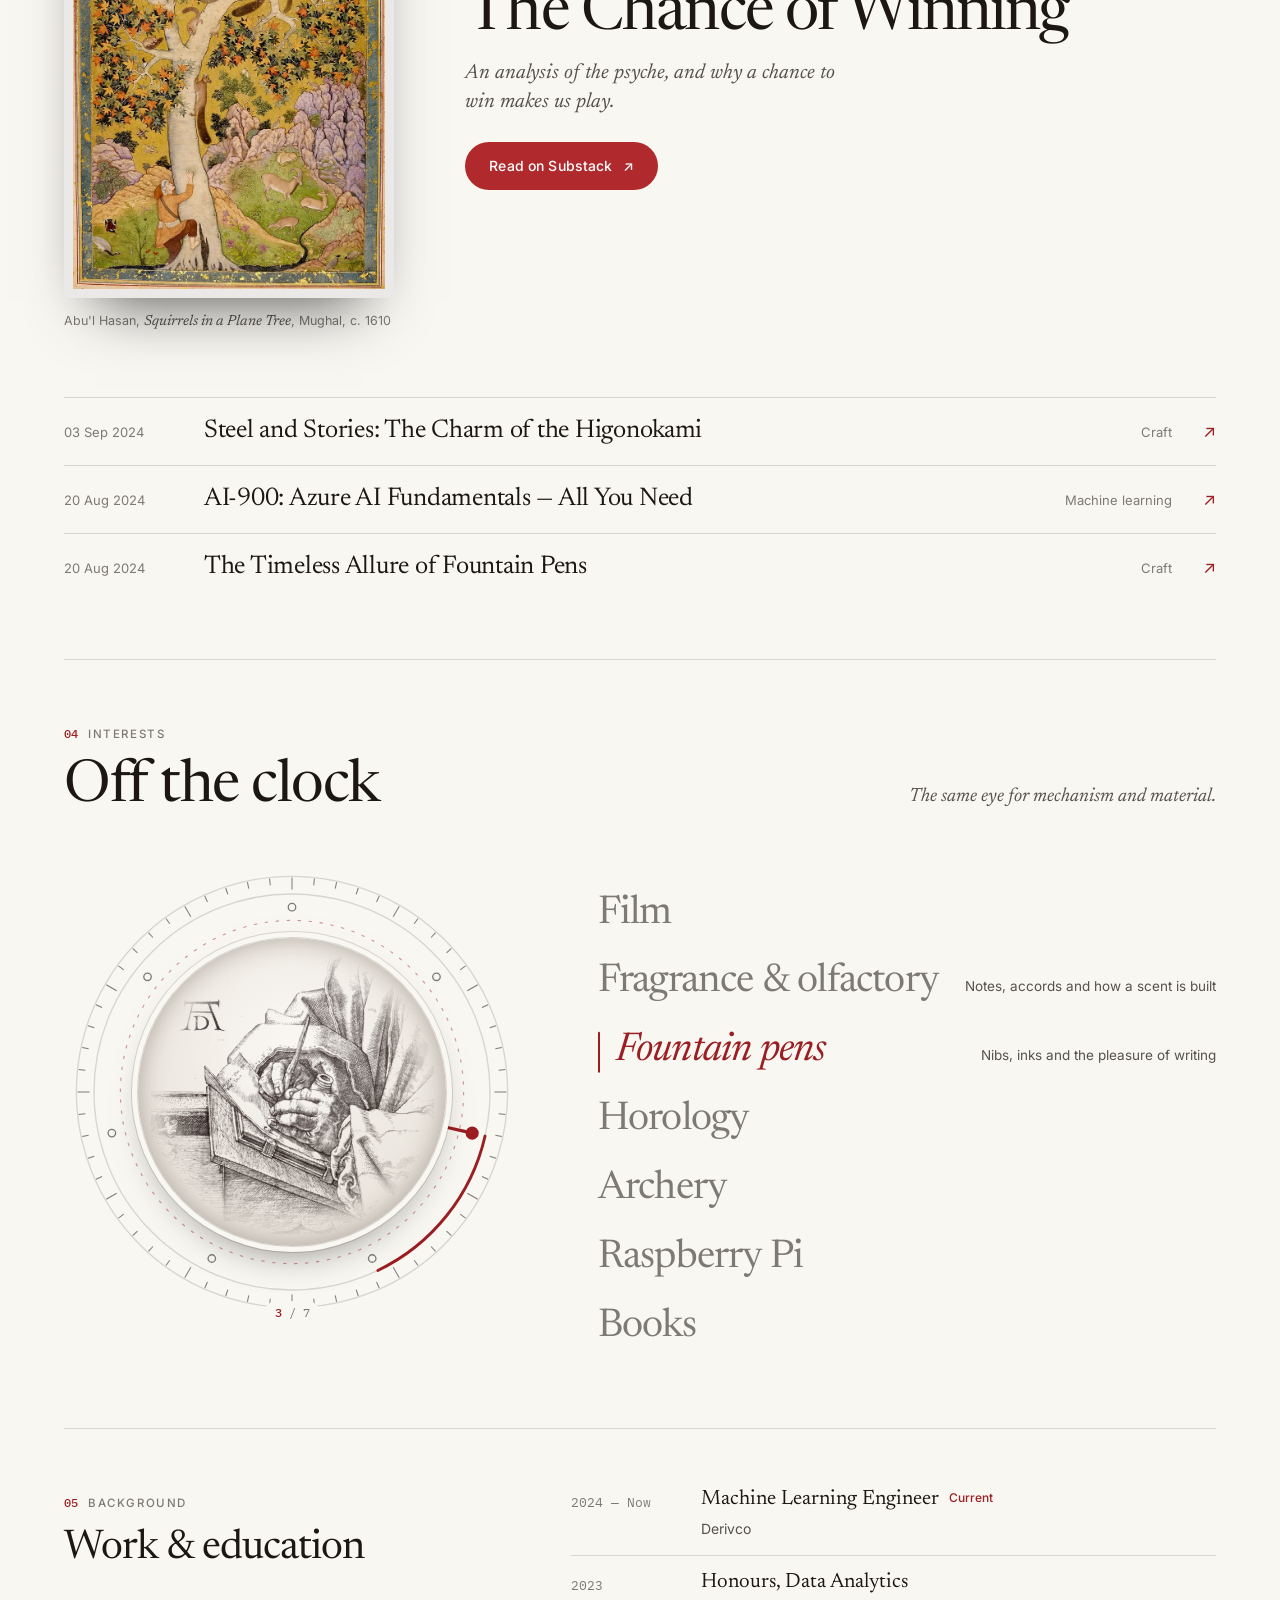
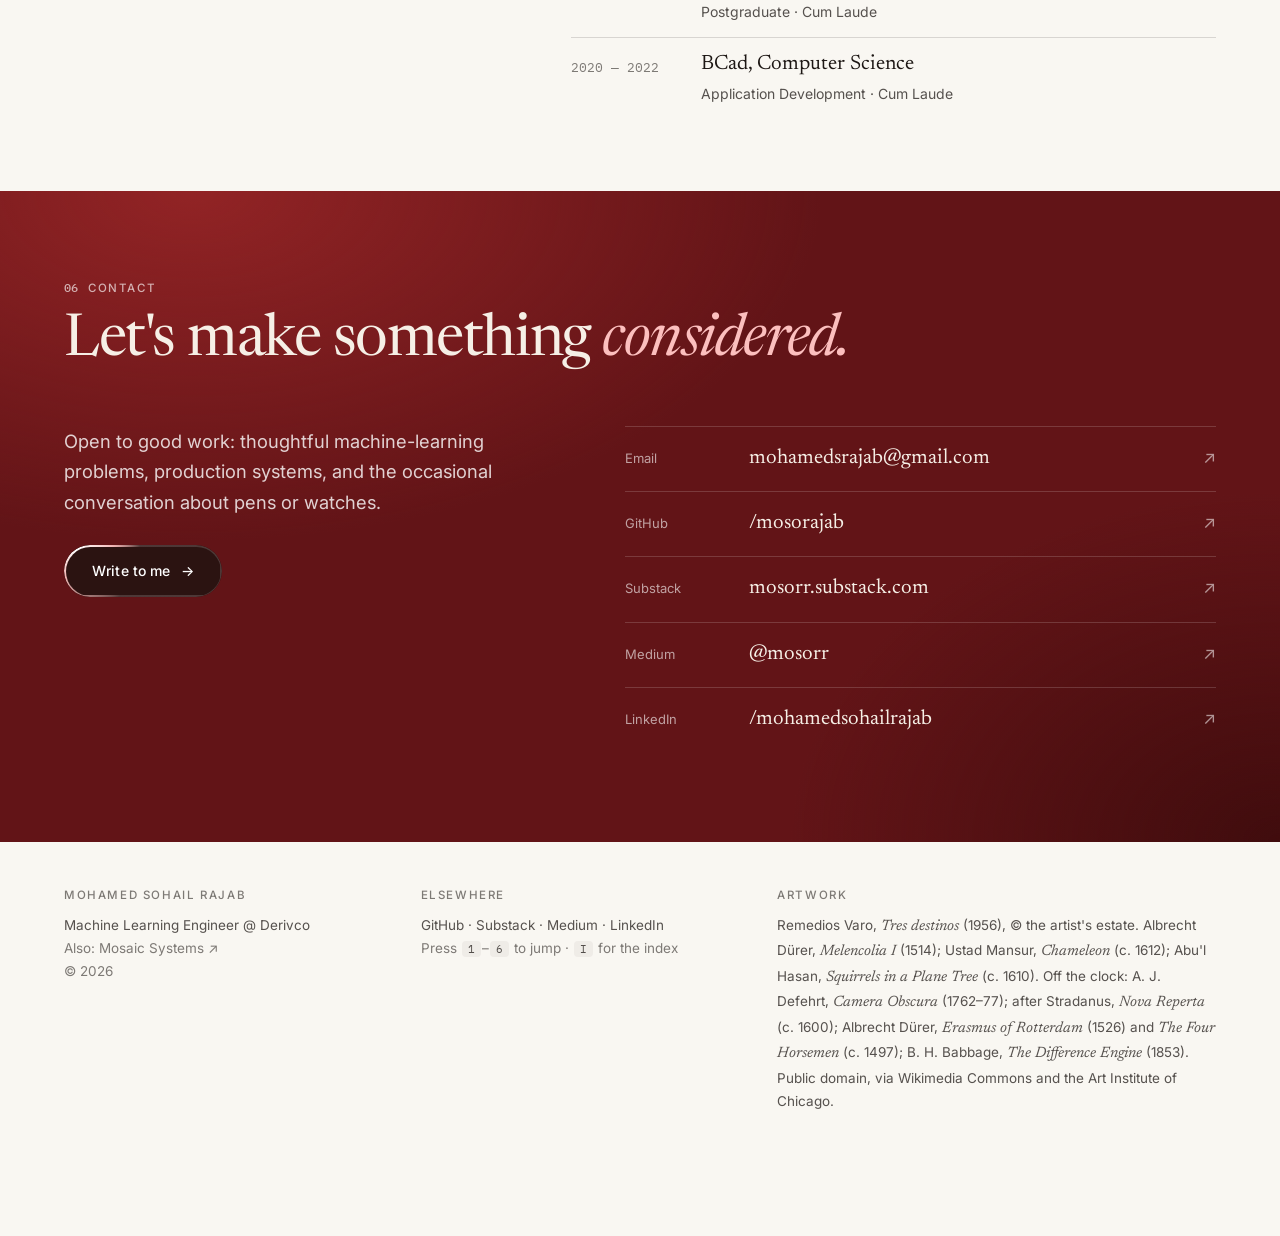
==== commit 27ee9670: "Off the clock: a dial of public-domain plates, with a ticking hand Replace the small line icons with" ====
--- a/index.html
+++ b/index.html
@@ -7,7 +7,7 @@
 <meta name="description" content="Mohamed Sohail Rajab — Machine Learning Engineer at Derivco. Applied AI, data science and software. Honours data scientist, cum laude." />
 <meta name="theme-color" content="#1a1817" />
 <!-- Set the theme before first paint: a stored choice wins, otherwise the device's preference. -->
-<script>(function(){var t=null;try{t=localStorage.getItem("theme")}catch(e){}if(t!=="light"&&t!=="dark")t=window.matchMedia("(prefers-color-scheme: light)").matches?"light":"dark";document.documentElement.setAttribute("data-theme",t)})();</script>
+<script>document.documentElement.className="js";(function(){var t=null;try{t=localStorage.getItem("theme")}catch(e){}if(t!=="light"&&t!=="dark")t=window.matchMedia("(prefers-color-scheme: light)").matches?"light":"dark";document.documentElement.setAttribute("data-theme",t)})();</script>
 <link rel="canonical" href="https://mosorr.com/" />
 <meta property="og:type" content="website" />
 <meta property="og:url" content="https://mosorr.com/" />
@@ -42,7 +42,7 @@
 <link href="https://fonts.googleapis.com/css2?family=IBM+Plex+Mono:wght@400;500&family=Inter:wght@400;500;600&family=Newsreader:ital,opsz,wght@0,6..72,400;0,6..72,500;1,6..72,400;1,6..72,500&display=swap" rel="stylesheet" />
 <link rel="preload" as="image" href="art/tres-destinos.webp" />
 <!-- Bump ?v= on styles.css and script.js whenever either changes: GitHub Pages serves them under a fixed URL, so browsers that visited before keep showing the old version for a while. -->
-<link rel="stylesheet" href="styles.css?v=20261124" />
+<link rel="stylesheet" href="styles.css?v=20261126" />
 </head>
 <body>
 
@@ -243,27 +243,41 @@
         <p class="sec-sub">The same eye for <em>mechanism and material</em>.</p>
       </header>
       <div class="cabinet reveal" id="cabinet">
-        <div class="cab-stage" aria-hidden="true">
-          <svg class="cab-dial" viewBox="0 0 200 200"><circle cx="100" cy="100" r="96"/><circle cx="100" cy="100" r="84"/><g class="ticks"><line x1="100" y1="6" x2="100" y2="14" transform="rotate(0 100 100)"/><line x1="100" y1="6" x2="100" y2="10" transform="rotate(6 100 100)"/><line x1="100" y1="6" x2="100" y2="10" transform="rotate(12 100 100)"/><line x1="100" y1="6" x2="100" y2="10" transform="rotate(18 100 100)"/><line x1="100" y1="6" x2="100" y2="10" transform="rotate(24 100 100)"/><line x1="100" y1="6" x2="100" y2="14" transform="rotate(30 100 100)"/><line x1="100" y1="6" x2="100" y2="10" transform="rotate(36 100 100)"/><line x1="100" y1="6" x2="100" y2="10" transform="rotate(42 100 100)"/><line x1="100" y1="6" x2="100" y2="10" transform="rotate(48 100 100)"/><line x1="100" y1="6" x2="100" y2="10" transform="rotate(54 100 100)"/><line x1="100" y1="6" x2="100" y2="14" transform="rotate(60 100 100)"/><line x1="100" y1="6" x2="100" y2="10" transform="rotate(66 100 100)"/><line x1="100" y1="6" x2="100" y2="10" transform="rotate(72 100 100)"/><line x1="100" y1="6" x2="100" y2="10" transform="rotate(78 100 100)"/><line x1="100" y1="6" x2="100" y2="10" transform="rotate(84 100 100)"/><line x1="100" y1="6" x2="100" y2="14" transform="rotate(90 100 100)"/><line x1="100" y1="6" x2="100" y2="10" transform="rotate(96 100 100)"/><line x1="100" y1="6" x2="100" y2="10" transform="rotate(102 100 100)"/><line x1="100" y1="6" x2="100" y2="10" transform="rotate(108 100 100)"/><line x1="100" y1="6" x2="100" y2="10" transform="rotate(114 100 100)"/><line x1="100" y1="6" x2="100" y2="14" transform="rotate(120 100 100)"/><line x1="100" y1="6" x2="100" y2="10" transform="rotate(126 100 100)"/><line x1="100" y1="6" x2="100" y2="10" transform="rotate(132 100 100)"/><line x1="100" y1="6" x2="100" y2="10" transform="rotate(138 100 100)"/><line x1="100" y1="6" x2="100" y2="10" transform="rotate(144 100 100)"/><line x1="100" y1="6" x2="100" y2="14" transform="rotate(150 100 100)"/><line x1="100" y1="6" x2="100" y2="10" transform="rotate(156 100 100)"/><line x1="100" y1="6" x2="100" y2="10" transform="rotate(162 100 100)"/><line x1="100" y1="6" x2="100" y2="10" transform="rotate(168 100 100)"/><line x1="100" y1="6" x2="100" y2="10" transform="rotate(174 100 100)"/><line x1="100" y1="6" x2="100" y2="14" transform="rotate(180 100 100)"/><line x1="100" y1="6" x2="100" y2="10" transform="rotate(186 100 100)"/><line x1="100" y1="6" x2="100" y2="10" transform="rotate(192 100 100)"/><line x1="100" y1="6" x2="100" y2="10" transform="rotate(198 100 100)"/><line x1="100" y1="6" x2="100" y2="10" transform="rotate(204 100 100)"/><line x1="100" y1="6" x2="100" y2="14" transform="rotate(210 100 100)"/><line x1="100" y1="6" x2="100" y2="10" transform="rotate(216 100 100)"/><line x1="100" y1="6" x2="100" y2="10" transform="rotate(222 100 100)"/><line x1="100" y1="6" x2="100" y2="10" transform="rotate(228 100 100)"/><line x1="100" y1="6" x2="100" y2="10" transform="rotate(234 100 100)"/><line x1="100" y1="6" x2="100" y2="14" transform="rotate(240 100 100)"/><line x1="100" y1="6" x2="100" y2="10" transform="rotate(246 100 100)"/><line x1="100" y1="6" x2="100" y2="10" transform="rotate(252 100 100)"/><line x1="100" y1="6" x2="100" y2="10" transform="rotate(258 100 100)"/><line x1="100" y1="6" x2="100" y2="10" transform="rotate(264 100 100)"/><line x1="100" y1="6" x2="100" y2="14" transform="rotate(270 100 100)"/><line x1="100" y1="6" x2="100" y2="10" transform="rotate(276 100 100)"/><line x1="100" y1="6" x2="100" y2="10" transform="rotate(282 100 100)"/><line x1="100" y1="6" x2="100" y2="10" transform="rotate(288 100 100)"/><line x1="100" y1="6" x2="100" y2="10" transform="rotate(294 100 100)"/><line x1="100" y1="6" x2="100" y2="14" transform="rotate(300 100 100)"/><line x1="100" y1="6" x2="100" y2="10" transform="rotate(306 100 100)"/><line x1="100" y1="6" x2="100" y2="10" transform="rotate(312 100 100)"/><line x1="100" y1="6" x2="100" y2="10" transform="rotate(318 100 100)"/><line x1="100" y1="6" x2="100" y2="10" transform="rotate(324 100 100)"/><line x1="100" y1="6" x2="100" y2="14" transform="rotate(330 100 100)"/><line x1="100" y1="6" x2="100" y2="10" transform="rotate(336 100 100)"/><line x1="100" y1="6" x2="100" y2="10" transform="rotate(342 100 100)"/><line x1="100" y1="6" x2="100" y2="10" transform="rotate(348 100 100)"/><line x1="100" y1="6" x2="100" y2="10" transform="rotate(354 100 100)"/></g></svg>
-          <svg class="cab-ring" viewBox="0 0 200 200"><circle cx="100" cy="100" r="72"/><circle cx="100" cy="28" r="3.2" class="bead"/></svg>
-            <div class="cab-art on"><span class="cab-ico"><svg viewBox="0 0 24 24"><rect x="3" y="5" width="18" height="14" rx="1"/><path d="M3 9h18M3 15h18M8 5v14M16 5v14"/></svg></span></div>
-            <div class="cab-art"><span class="cab-ico"><svg viewBox="0 0 24 24"><path d="M10 3h4l-1 4h-2l-1-4z"/><path d="M9 7h6v3a3 3 0 01-1 2l-1 8h-2l-1-8a3 3 0 01-1-2V7z"/></svg></span></div>
-            <div class="cab-art"><span class="cab-ico"><svg viewBox="0 0 24 24"><path d="M5 19l9-9 3 3-9 9H5v-3z"/><path d="M14 10l2-2 3 3-2 2"/></svg></span></div>
-            <div class="cab-art"><span class="cab-ico"><svg viewBox="0 0 24 24"><circle cx="12" cy="12" r="7"/><path d="M12 8v4l3 2"/><path d="M9 2h6M9 22h6"/></svg></span></div>
-            <div class="cab-art"><span class="cab-ico"><svg viewBox="0 0 24 24"><path d="M7 3q9 9 0 18"/><path d="M7 3v18"/><path d="M3 12h18"/><path d="M18 9l3 3-3 3"/><path d="M3 12l-1-2M3 12l-1 2"/></svg></span></div>
-            <div class="cab-art"><span class="cab-ico"><svg viewBox="0 0 24 24"><rect x="6" y="6" width="12" height="12" rx="1.5"/><rect x="9.5" y="9.5" width="5" height="5"/><path d="M9 3v3M12 3v3M15 3v3M9 18v3M12 18v3M15 18v3M3 9h3M3 12h3M3 15h3M18 9h3M18 12h3M18 15h3"/></svg></span></div>
-            <div class="cab-art"><span class="cab-ico"><svg viewBox="0 0 24 24"><path d="M4 5a2 2 0 012-2h6v16H6a2 2 0 00-2 2V5z"/><path d="M20 5a2 2 0 00-2-2h-6v16h6a2 2 0 012 2V5z"/></svg></span></div>
-          <span class="cab-count" id="cabCount">1 / 7</span>
-        </div>
+        <figure class="cab-figure">
+          <div class="cab-stage" aria-hidden="true">
+            <svg class="cab-dial" viewBox="0 0 200 200">
+              <circle class="bezel" cx="100" cy="100" r="98"/><circle class="bezel" cx="100" cy="100" r="90"/>
+              <g class="ticks"><line x1="100" y1="2.5" x2="100" y2="8" transform="rotate(0 100 100)"/><line x1="100" y1="2.5" x2="100" y2="5.5" transform="rotate(6 100 100)"/><line x1="100" y1="2.5" x2="100" y2="5.5" transform="rotate(12 100 100)"/><line x1="100" y1="2.5" x2="100" y2="5.5" transform="rotate(18 100 100)"/><line x1="100" y1="2.5" x2="100" y2="5.5" transform="rotate(24 100 100)"/><line x1="100" y1="2.5" x2="100" y2="8" transform="rotate(30 100 100)"/><line x1="100" y1="2.5" x2="100" y2="5.5" transform="rotate(36 100 100)"/><line x1="100" y1="2.5" x2="100" y2="5.5" transform="rotate(42 100 100)"/><line x1="100" y1="2.5" x2="100" y2="5.5" transform="rotate(48 100 100)"/><line x1="100" y1="2.5" x2="100" y2="5.5" transform="rotate(54 100 100)"/><line x1="100" y1="2.5" x2="100" y2="8" transform="rotate(60 100 100)"/><line x1="100" y1="2.5" x2="100" y2="5.5" transform="rotate(66 100 100)"/><line x1="100" y1="2.5" x2="100" y2="5.5" transform="rotate(72 100 100)"/><line x1="100" y1="2.5" x2="100" y2="5.5" transform="rotate(78 100 100)"/><line x1="100" y1="2.5" x2="100" y2="5.5" transform="rotate(84 100 100)"/><line x1="100" y1="2.5" x2="100" y2="8" transform="rotate(90 100 100)"/><line x1="100" y1="2.5" x2="100" y2="5.5" transform="rotate(96 100 100)"/><line x1="100" y1="2.5" x2="100" y2="5.5" transform="rotate(102 100 100)"/><line x1="100" y1="2.5" x2="100" y2="5.5" transform="rotate(108 100 100)"/><line x1="100" y1="2.5" x2="100" y2="5.5" transform="rotate(114 100 100)"/><line x1="100" y1="2.5" x2="100" y2="8" transform="rotate(120 100 100)"/><line x1="100" y1="2.5" x2="100" y2="5.5" transform="rotate(126 100 100)"/><line x1="100" y1="2.5" x2="100" y2="5.5" transform="rotate(132 100 100)"/><line x1="100" y1="2.5" x2="100" y2="5.5" transform="rotate(138 100 100)"/><line x1="100" y1="2.5" x2="100" y2="5.5" transform="rotate(144 100 100)"/><line x1="100" y1="2.5" x2="100" y2="8" transform="rotate(150 100 100)"/><line x1="100" y1="2.5" x2="100" y2="5.5" transform="rotate(156 100 100)"/><line x1="100" y1="2.5" x2="100" y2="5.5" transform="rotate(162 100 100)"/><line x1="100" y1="2.5" x2="100" y2="5.5" transform="rotate(168 100 100)"/><line x1="100" y1="2.5" x2="100" y2="5.5" transform="rotate(174 100 100)"/><line x1="100" y1="2.5" x2="100" y2="8" transform="rotate(180 100 100)"/><line x1="100" y1="2.5" x2="100" y2="5.5" transform="rotate(186 100 100)"/><line x1="100" y1="2.5" x2="100" y2="5.5" transform="rotate(192 100 100)"/><line x1="100" y1="2.5" x2="100" y2="5.5" transform="rotate(198 100 100)"/><line x1="100" y1="2.5" x2="100" y2="5.5" transform="rotate(204 100 100)"/><line x1="100" y1="2.5" x2="100" y2="8" transform="rotate(210 100 100)"/><line x1="100" y1="2.5" x2="100" y2="5.5" transform="rotate(216 100 100)"/><line x1="100" y1="2.5" x2="100" y2="5.5" transform="rotate(222 100 100)"/><line x1="100" y1="2.5" x2="100" y2="5.5" transform="rotate(228 100 100)"/><line x1="100" y1="2.5" x2="100" y2="5.5" transform="rotate(234 100 100)"/><line x1="100" y1="2.5" x2="100" y2="8" transform="rotate(240 100 100)"/><line x1="100" y1="2.5" x2="100" y2="5.5" transform="rotate(246 100 100)"/><line x1="100" y1="2.5" x2="100" y2="5.5" transform="rotate(252 100 100)"/><line x1="100" y1="2.5" x2="100" y2="5.5" transform="rotate(258 100 100)"/><line x1="100" y1="2.5" x2="100" y2="5.5" transform="rotate(264 100 100)"/><line x1="100" y1="2.5" x2="100" y2="8" transform="rotate(270 100 100)"/><line x1="100" y1="2.5" x2="100" y2="5.5" transform="rotate(276 100 100)"/><line x1="100" y1="2.5" x2="100" y2="5.5" transform="rotate(282 100 100)"/><line x1="100" y1="2.5" x2="100" y2="5.5" transform="rotate(288 100 100)"/><line x1="100" y1="2.5" x2="100" y2="5.5" transform="rotate(294 100 100)"/><line x1="100" y1="2.5" x2="100" y2="8" transform="rotate(300 100 100)"/><line x1="100" y1="2.5" x2="100" y2="5.5" transform="rotate(306 100 100)"/><line x1="100" y1="2.5" x2="100" y2="5.5" transform="rotate(312 100 100)"/><line x1="100" y1="2.5" x2="100" y2="5.5" transform="rotate(318 100 100)"/><line x1="100" y1="2.5" x2="100" y2="5.5" transform="rotate(324 100 100)"/><line x1="100" y1="2.5" x2="100" y2="8" transform="rotate(330 100 100)"/><line x1="100" y1="2.5" x2="100" y2="5.5" transform="rotate(336 100 100)"/><line x1="100" y1="2.5" x2="100" y2="5.5" transform="rotate(342 100 100)"/><line x1="100" y1="2.5" x2="100" y2="5.5" transform="rotate(348 100 100)"/><line x1="100" y1="2.5" x2="100" y2="5.5" transform="rotate(354 100 100)"/></g>
+              <circle class="arc" cx="100" cy="100" r="90"/>
+              <circle class="spin" cx="100" cy="100" r="78"/>
+              <g class="marks"><circle class="mk on" cx="100.00" cy="16.00" r="1.7"/><circle class="mk" cx="165.67" cy="47.63" r="1.7"/><circle class="mk" cx="181.89" cy="118.69" r="1.7"/><circle class="mk" cx="136.45" cy="175.68" r="1.7"/><circle class="mk" cx="63.55" cy="175.68" r="1.7"/><circle class="mk" cx="18.11" cy="118.69" r="1.7"/><circle class="mk" cx="34.33" cy="47.63" r="1.7"/></g>
+              <g class="hand"><path class="tip" d="M100 19 L100 27.5"/></g>
+            </svg>
+            <div class="cab-lens">
+            <div class="cab-plate on" data-src="art/ott/film.webp" data-cap="A. J. Defehrt, <em>Camera Obscura</em>, from the <em>Encyclopédie</em>, 1762–77"></div>
+            <div class="cab-plate fragrance" data-src="art/ott/fragrance.webp" data-cap="After Stradanus, <em>The Invention of Distillation</em>, from <em>Nova Reperta</em>, c. 1600"></div>
+            <div class="cab-plate pens" data-src="art/ott/pens.webp" data-cap="Albrecht Dürer, <em>Erasmus of Rotterdam</em> (detail), 1526"></div>
+            <div class="cab-plate horology" data-src="art/ott/horology.webp" data-cap="After Stradanus, <em>The Invention of the Clockwork</em>, from <em>Nova Reperta</em>, c. 1600"></div>
+            <div class="cab-plate archery" data-src="art/ott/archery.webp" data-cap="Albrecht Dürer, <em>The Four Horsemen</em> (detail), c. 1497"></div>
+            <div class="cab-plate pi" data-src="art/ott/pi.webp" data-cap="B. H. Babbage, <em>The Difference Engine</em> (detail), 1853"></div>
+            <div class="cab-plate books" data-src="art/ott/books.webp" data-cap="Albrecht Dürer, <em>Erasmus of Rotterdam</em> (detail of his books), 1526"></div>
+            </div>
+            <span class="cab-count" id="cabCount"><b>1</b> / 7</span>
+          </div>
+          <figcaption class="cab-cap" id="cabCap"></figcaption>
+        </figure>
+        <div class="cab-index">
+        <span class="cab-mark" aria-hidden="true"></span>
         <ol class="cab-list">
-            <li><button class="cab-item on" type="button" aria-pressed="true"><span class="cab-name">Film</span><span class="cab-note">Frame, light and the long cut</span></button></li>
-            <li><button class="cab-item" type="button" aria-pressed="false"><span class="cab-name">Fragrance &amp; olfactory</span><span class="cab-note">Notes, accords and how a scent is built</span></button></li>
-            <li><button class="cab-item" type="button" aria-pressed="false"><span class="cab-name">Fountain pens</span><span class="cab-note">Nibs, inks and the pleasure of writing</span></button></li>
-            <li><button class="cab-item" type="button" aria-pressed="false"><span class="cab-name">Horology</span><span class="cab-note">Mechanical movements and honest complications</span></button></li>
-            <li><button class="cab-item" type="button" aria-pressed="false"><span class="cab-name">Archery</span><span class="cab-note">Member, <abbr title="South African National Archery Association">SANAA</abbr></span></button></li>
-            <li><button class="cab-item" type="button" aria-pressed="false"><span class="cab-name">Raspberry Pi</span><span class="cab-note">Hobbyist: small boards, home servers and tinkering</span></button></li>
-            <li><button class="cab-item" type="button" aria-pressed="false"><span class="cab-name">Books</span><span class="cab-note">Margins, markups and slow reading</span></button></li>
+          <li><button class="cab-item on" type="button" aria-pressed="true"><span class="cab-name">Film</span><span class="cab-note">Frame, light and the long cut</span></button></li>
+          <li><button class="cab-item" type="button" aria-pressed="false"><span class="cab-name">Fragrance &amp; olfactory</span><span class="cab-note">Notes, accords and how a scent is built</span></button></li>
+          <li><button class="cab-item" type="button" aria-pressed="false"><span class="cab-name">Fountain pens</span><span class="cab-note">Nibs, inks and the pleasure of writing</span></button></li>
+          <li><button class="cab-item" type="button" aria-pressed="false"><span class="cab-name">Horology</span><span class="cab-note">Mechanical movements and honest complications</span></button></li>
+          <li><button class="cab-item" type="button" aria-pressed="false"><span class="cab-name">Archery</span><span class="cab-note">Member, <abbr title="South African National Archery Association">SANAA</abbr></span></button></li>
+          <li><button class="cab-item" type="button" aria-pressed="false"><span class="cab-name">Raspberry Pi</span><span class="cab-note">Hobbyist: small boards, home servers and tinkering</span></button></li>
+          <li><button class="cab-item" type="button" aria-pressed="false"><span class="cab-name">Books</span><span class="cab-note">Margins, markups and slow reading</span></button></li>
         </ol>
+        </div>
       </div>
     </div>
   </section>
@@ -319,12 +333,12 @@
     </div>
     <div>
       <span class="label">Artwork</span>
-      Remedios Varo, <em>Tres destinos</em> (1956), © the artist's estate. Albrecht Dürer, <em>Melencolia I</em> (1514); Ustad Mansur, <em>Chameleon</em> (c. 1612); Abu'l Hasan, <em>Squirrels in a Plane Tree</em> (c. 1610): public domain, via Wikimedia Commons.
+      Remedios Varo, <em>Tres destinos</em> (1956), © the artist's estate. Albrecht Dürer, <em>Melencolia I</em> (1514); Ustad Mansur, <em>Chameleon</em> (c. 1612); Abu'l Hasan, <em>Squirrels in a Plane Tree</em> (c. 1610). Off the clock: A. J. Defehrt, <em>Camera Obscura</em> (1762–77); after Stradanus, <em>Nova Reperta</em> (c. 1600); Albrecht Dürer, <em>Erasmus of Rotterdam</em> (1526) and <em>The Four Horsemen</em> (c. 1497); B. H. Babbage, <em>The Difference Engine</em> (1853). Public domain, via Wikimedia Commons and the Art Institute of Chicago.
     </div>
   </footer>
 
 </main>
 
-<script src="script.js?v=20261124"></script>
+<script src="script.js?v=20261126"></script>
 </body>
 </html>
--- a/styles.css
+++ b/styles.css
@@ -268,7 +268,7 @@
 /* plates: framed prints and paintings */
 .plate { margin: 0; }
 .plate-frame { position: relative; overflow: hidden; padding: 9px; border-radius: 3px; background: var(--print); box-shadow: 0 34px 60px -32px oklch(0 0 0 / 0.7); }
-.plate-frame img { width: 100%; transition: transform 1.2s var(--ease-out); }
+.plate-frame img { width: 100%; background: var(--print); transition: transform 1.2s var(--ease-out); }
 .plate figcaption { margin-top: 12px; font-size: 12.5px; color: var(--ink-3); }
 .plate figcaption em { font-family: var(--display); font-size: 14.5px; color: var(--ink-2); }
 .plate .cap-note { display: block; }
@@ -348,35 +348,87 @@
 }
 
 /* =========================================================================
-   04 · OFF THE CLOCK — a dial shows the pastime you point at
-   ========================================================================= */
-.cabinet { display: grid; grid-template-columns: minmax(0, 0.8fr) minmax(0, 1.2fr); gap: clamp(32px, 6vw, 100px); align-items: center; }
-.cab-stage { position: relative; aspect-ratio: 1; width: 100%; max-width: 420px; justify-self: center; }
-.cab-stage::before { content: ""; position: absolute; inset: 12%; border-radius: 50%; background: radial-gradient(circle, var(--glow), transparent 70%); }
-.cab-dial, .cab-ring { position: absolute; inset: 0; width: 100%; height: 100%; fill: none; }
-.cab-dial { stroke: var(--hair); stroke-width: .6; }
-.cab-dial .ticks { stroke: var(--ink-3); stroke-width: .5; }
-.cab-ring { stroke: var(--accent); stroke-opacity: .55; stroke-width: .6; stroke-dasharray: 2 4; animation: dialTurn 60s linear infinite; transition: transform 1s var(--ease-out); }
-.cab-ring .bead { fill: var(--accent); stroke: none; }
+   04 · OFF THE CLOCK — a dial: a public-domain plate for each interest sits
+   in the lens; the hand ticks on as the arc reaches the next marker
+   ========================================================================= */
+.cabinet { display: grid; grid-template-columns: minmax(0, 0.85fr) minmax(0, 1.15fr); gap: clamp(32px, 6vw, 100px); align-items: center; }
+.cab-figure { margin: 0; width: 100%; max-width: 440px; justify-self: center; }
+.cab-stage { position: relative; aspect-ratio: 1; width: 100%; cursor: pointer; -webkit-user-select: none; user-select: none; }
+.cab-stage::before { content: ""; position: absolute; inset: 8%; border-radius: 50%; background: radial-gradient(circle, var(--glow), transparent 70%); }
+.cab-dial { position: absolute; inset: 0; width: 100%; height: 100%; overflow: visible; fill: none; }
+.cab-dial .bezel { stroke: var(--hair); stroke-width: .6; }
+.cab-dial .ticks { stroke: var(--ink-3); stroke-width: .45; }
+.cab-dial .mk { fill: var(--bg); stroke: var(--ink-3); stroke-width: .6; transform-box: fill-box; transform-origin: center; transition: fill .5s ease, stroke .5s ease, transform .6s var(--ease-out); }
+.cab-dial .mk.on { fill: var(--accent); stroke: var(--accent); transform: scale(1.5); }
+/* the arc fills from the current marker towards the next while the dial waits */
+.cab-dial .arc { stroke: var(--accent); stroke-width: 1.3; stroke-linecap: round; stroke-dasharray: 0 566; transform-origin: 100px 100px; transform: rotate(-90deg); transition: transform 1s var(--ease-out); }
+.cabinet.run .cab-dial .arc { animation: cabArc var(--dwell, 5.2s) linear forwards; }
+.cabinet.hold .cab-dial .arc { animation-play-state: paused; }
+@keyframes cabArc { to { stroke-dasharray: 80.8 566; } }
+.cab-dial .spin { stroke: var(--accent); stroke-opacity: .45; stroke-width: .5; stroke-dasharray: 1.5 3.5; transform-origin: 100px 100px; animation: dialTurn 80s linear infinite; }
 @keyframes dialTurn { to { rotate: 360deg; } }
-.cab-art { position: absolute; inset: 0; display: grid; place-items: center; opacity: 0; transform: scale(.88); filter: blur(6px); transition: opacity .7s var(--ease-out), transform .9s var(--ease-out), filter .7s var(--ease-out); }
-.cab-art.on { opacity: 1; transform: none; filter: none; }
-.cab-ico { width: 34%; height: 34%; color: var(--ink); }
-.cab-ico svg { width: 100%; height: 100%; fill: none; stroke: currentColor; stroke-width: .9; stroke-linecap: round; stroke-linejoin: round; }
-.cab-art.on .cab-ico svg > * { stroke-dasharray: 1; stroke-dashoffset: 1; animation: cabDraw 1.4s var(--ease-out) forwards; }
-@keyframes cabDraw { to { stroke-dashoffset: 0; } }
-.cab-count { position: absolute; left: 50%; bottom: 27%; transform: translateX(-50%); font-family: var(--mono); font-size: 12.5px; color: var(--ink-3); }
+/* the hand: a needle swung to the active marker with a slight overshoot, like a watch hand */
+.cab-dial .hand { transform-origin: 100px 100px; transition: transform 1s cubic-bezier(.3, 1.45, .45, 1); }
+.cab-dial .hand .tip { stroke: var(--accent); stroke-width: 1.5; stroke-linecap: round; }
+
+/* the lens: a small printed sheet, the same in both themes, like the framed plates
+   elsewhere on the page. Each plate is the engraving's ink used as a mask. */
+.cab-lens {
+  position: absolute; inset: 15%; border-radius: 50%; overflow: hidden; isolation: isolate;
+  background: radial-gradient(circle at 50% 36%, var(--lens-hi), var(--lens-lo) 100%);
+  box-shadow: 0 0 0 1px var(--hair), 0 0 0 6px var(--bg), 0 0 0 7px var(--hair), 0 18px 40px -18px oklch(0 0 0 / 0.6);
+  --lens-hi: oklch(0.975 0.008 85); --lens-lo: oklch(0.9 0.014 80); --plate-ink: oklch(0.25 0.02 35);
+  --mx: 50%; --my: 30%;
+}
+:root[data-theme="dark"] .cab-lens { --lens-hi: oklch(0.9 0.011 85); --lens-lo: oklch(0.78 0.016 75); --plate-ink: oklch(0.22 0.02 35); }
+@media (prefers-color-scheme: dark) { :root:not([data-theme]) .cab-lens { --lens-hi: oklch(0.9 0.011 85); --lens-lo: oklch(0.78 0.016 75); --plate-ink: oklch(0.22 0.02 35); } }
+/* a soft light that follows the pointer, and a little depth at the rim */
+.cab-lens::after {
+  content: ""; position: absolute; inset: 0; z-index: 3; border-radius: 50%; pointer-events: none;
+  background: radial-gradient(circle at var(--mx) var(--my), oklch(1 0 0 / 0.16), transparent 44%);
+  box-shadow: inset 0 0 26px oklch(0.3 0.03 40 / 0.35);
+}
+.cab-plate {
+  position: absolute; inset: 4%; background: var(--plate-ink); opacity: 0; visibility: hidden;
+  -webkit-mask-repeat: no-repeat; mask-repeat: no-repeat;
+  -webkit-mask-size: contain; mask-size: contain;
+  -webkit-mask-position: center; mask-position: center;
+  clip-path: circle(0% at 50% 50%); transform: rotate(-10deg) scale(1.1);
+}
+.cab-plate.ready.on {
+  visibility: visible; opacity: 1; z-index: 2; clip-path: circle(75% at 50% 50%); transform: none;
+  transition: clip-path 1.15s var(--ease-io), transform 1.5s var(--ease-out), opacity .2s ease;
+  animation: plateDrift 11s ease-in-out .9s infinite alternate;
+}
+.cab-plate.ready.off {
+  visibility: visible; opacity: 0; z-index: 1; clip-path: circle(75% at 50% 50%); transform: rotate(8deg) scale(.92);
+  transition: opacity .8s ease, transform 1s var(--ease-out), visibility 0s linear 1s;
+}
+@keyframes plateDrift { from { scale: 1; } to { scale: 1.07; } }
+/* without script, the first plate simply shows */
+html:not(.js) .cab-plate.on { visibility: visible; opacity: 1; clip-path: none; transform: none; -webkit-mask-image: url(art/ott/film.webp); mask-image: url(art/ott/film.webp); }
+html:not(.js) .cab-dial .arc { display: none; }
+
+.cab-count { position: absolute; left: 50%; bottom: 0; transform: translate(-50%, 50%); padding: 2px 10px; border-radius: 999px; background: var(--bg); font-family: var(--mono); font-size: 12px; color: var(--ink-3); }
+.cab-count b { font-weight: 500; color: var(--accent); }
+.cab-cap { min-height: 2.8em; margin-top: 22px; text-align: center; font-size: 12.5px; line-height: 1.45; color: var(--ink-3); transition: opacity .35s ease; }
+.cab-cap em { font-family: var(--display); font-size: 14px; color: var(--ink-2); }
+.cab-cap.swap { opacity: 0; }
+
+/* the list, with one marker that slides to the active interest */
+.cab-index { position: relative; }
 .cab-list { list-style: none; margin: 0; padding: 0; }
-.cab-item { width: 100%; display: grid; grid-template-columns: minmax(0, 1fr) auto; align-items: baseline; gap: 16px; padding: clamp(8px, 1.4vh, 13px) 0; background: none; border: 0; color: inherit; text-align: left; cursor: pointer; font: inherit; transition: padding-left .45s var(--ease-out); }
+.cab-mark { position: absolute; left: 0; top: 0; width: 2px; height: 0; border-radius: 2px; background: var(--accent); transition: transform .55s var(--ease-out), height .55s var(--ease-out); }
+.cab-item { width: 100%; display: grid; grid-template-columns: minmax(0, 1fr) auto; align-items: baseline; gap: 16px; padding: clamp(8px, 1.4vh, 13px) 0; background: none; border: 0; color: inherit; text-align: left; cursor: pointer; font: inherit; transition: padding-left .55s var(--ease-out); }
 .cab-name { font-family: var(--display); font-size: clamp(1.8rem, 3.1vw, 2.7rem); line-height: 1.1; letter-spacing: -0.02em; color: var(--ink-3); transition: color .4s ease; }
 .cab-note { justify-self: end; text-align: right; white-space: nowrap; font-size: 13.5px; color: var(--ink-2); opacity: 0; transform: translateX(-8px); transition: opacity .4s ease, transform .5s var(--ease-out); }
 .cab-note abbr { text-decoration: none; cursor: help; border-bottom: 1px dotted var(--ink-3); }
 .cab-item:hover .cab-name { color: var(--ink); }
-.cab-item.on { padding-left: 16px; }
+.cab-item.on { padding-left: 18px; }
 .cab-item.on .cab-name { font-style: italic; color: var(--accent-soft); }
 .cab-item.on .cab-note { opacity: 1; transform: none; }
 @media (max-width: 860px) {
-  .cabinet { grid-template-columns: 1fr; } .cab-stage { max-width: 250px; }
+  .cabinet { grid-template-columns: 1fr; } .cab-figure { max-width: 300px; }
   .cab-item { grid-template-columns: 1fr; row-gap: 0; }
   .cab-note { justify-self: start; text-align: left; white-space: normal; opacity: 1; transform: none; }
   .cab-item:not(.on) .cab-note { display: none; }
@@ -433,19 +485,25 @@
 /* =========================================================================
    MOTION
    ========================================================================= */
-.reveal { opacity: 0; transform: translateY(24px); filter: blur(8px); transition: opacity 1s var(--ease-out), transform 1.1s var(--ease-out), filter 1s var(--ease-out); }
-.reveal.in { opacity: 1; transform: none; filter: none; }
-.reveal[data-d="1"] { transition-delay: .08s; } .reveal[data-d="2"] { transition-delay: .16s; }
-.reveal[data-d="3"] { transition-delay: .24s; } .reveal[data-d="4"] { transition-delay: .32s; }
-.stg { opacity: 0; transform: translateY(18px); filter: blur(6px); transition: opacity .8s var(--ease-out), transform .8s var(--ease-out), filter .8s var(--ease-out); transition-delay: calc(var(--si, 0) * 1ms); }
-.stg.shown { opacity: 1; transform: none; filter: none; }
+/* Hidden only when script is running (the .js class is set in the head), so
+   a failed script can never leave content invisible. Transform and opacity
+   only: both are composited, so they stay smooth while the page scrolls. */
+.js .reveal:not(.in) { opacity: 0; transform: translate3d(0, 22px, 0); will-change: opacity, transform; }
+.reveal { transition: opacity .8s var(--ease-out), transform .9s var(--ease-out); }
+.reveal[data-d="1"] { transition-delay: .06s; } .reveal[data-d="2"] { transition-delay: .12s; }
+.reveal[data-d="3"] { transition-delay: .18s; } .reveal[data-d="4"] { transition-delay: .24s; }
+.stg { transition: opacity .7s var(--ease-out), transform .8s var(--ease-out); transition-delay: calc(var(--si, 0) * 1ms); }
+.js .stg:not(.shown) { opacity: 0; transform: translate3d(0, 16px, 0); will-change: opacity, transform; }
+.instant, .instant.stg { transition: none !important; transition-delay: 0s !important; }
 @media (prefers-reduced-motion: reduce) {
   .nav { animation: none; transform: none; }
   .hero-art img { animation: none; opacity: 1; }
-  .reveal, .stg { opacity: 1; transform: none; filter: none; transition: none; }
+  .js .reveal:not(.in), .js .stg:not(.shown) { opacity: 1; transform: none; will-change: auto; }
+  .reveal, .stg { transition: none; }
   .hero-headline .word > span { opacity: 1; transform: none; filter: none; transition: none; }
-  .btn-border::before, .eyebrow .dot, .status .led, .cab-ring { animation: none; }
-  .cab-art, .cab-art.on .cab-ico svg > * { transition: none; animation: none; stroke-dashoffset: 0; }
+  .btn-border::before, .eyebrow .dot, .status .led, .cab-dial .spin { animation: none; }
+  .cab-plate, .cab-plate.ready.on, .cab-plate.ready.off, .cab-dial .hand, .cab-mark, .cab-item { transition: none; animation: none; }
+  .cab-dial .arc { display: none; }
   .scroll-progress { display: none; }
   .index, .index-list li { transition: none; }
 }
@@ -505,9 +563,10 @@
   /* off the clock: every caption stays visible, so the list never changes
      height while the dial turns through the interests */
   .cabinet { gap: 14px; }
-  .cab-stage { max-width: 200px; }
+  .cab-figure { max-width: 270px; }
+  .cab-cap { margin-top: 18px; min-height: 0; }
   .cab-item { padding: 8px 0; }
-  .cab-item.on { padding-left: 12px; }
+  .cab-item.on { padding-left: 14px; }
   .cab-name { font-size: 1.7rem; }
   .cab-item .cab-note, .cab-item:not(.on) .cab-note { display: block; opacity: 1; transform: none; font-size: 13.5px; color: var(--ink-3); }
   .cab-item.on .cab-note { color: var(--ink-2); }
@@ -524,11 +583,13 @@
   .colophon { gap: 20px; padding-top: 32px; padding-bottom: 104px; }
 }
 
-/* touch screens: lighter reveal animations (no blur, which is costly while scrolling) */
+/* touch screens: a shorter, gentler rise */
 @media (max-width: 900px), (pointer: coarse) {
-  .reveal { filter: none; transform: translateY(14px); transition: opacity .7s var(--ease-out), transform .8s var(--ease-out); }
-  .stg { filter: none; transform: translateY(12px); transition: opacity .6s var(--ease-out), transform .6s var(--ease-out); transition-delay: calc(var(--si, 0) * 1ms); }
-  .hero-headline .word > span { filter: none; transform: translateY(10px); }
+  .js .reveal:not(.in) { transform: translate3d(0, 14px, 0); }
+  .js .stg:not(.shown) { transform: translate3d(0, 10px, 0); }
+  .reveal { transition: opacity .6s var(--ease-out), transform .7s var(--ease-out); }
+  .stg { transition: opacity .5s var(--ease-out), transform .55s var(--ease-out); transition-delay: calc(var(--si, 0) * 1ms); }
+  .hero-headline .word > span { filter: none; transform: translate3d(0, 10px, 0); }
   .index-list li { filter: none; }
 }
 
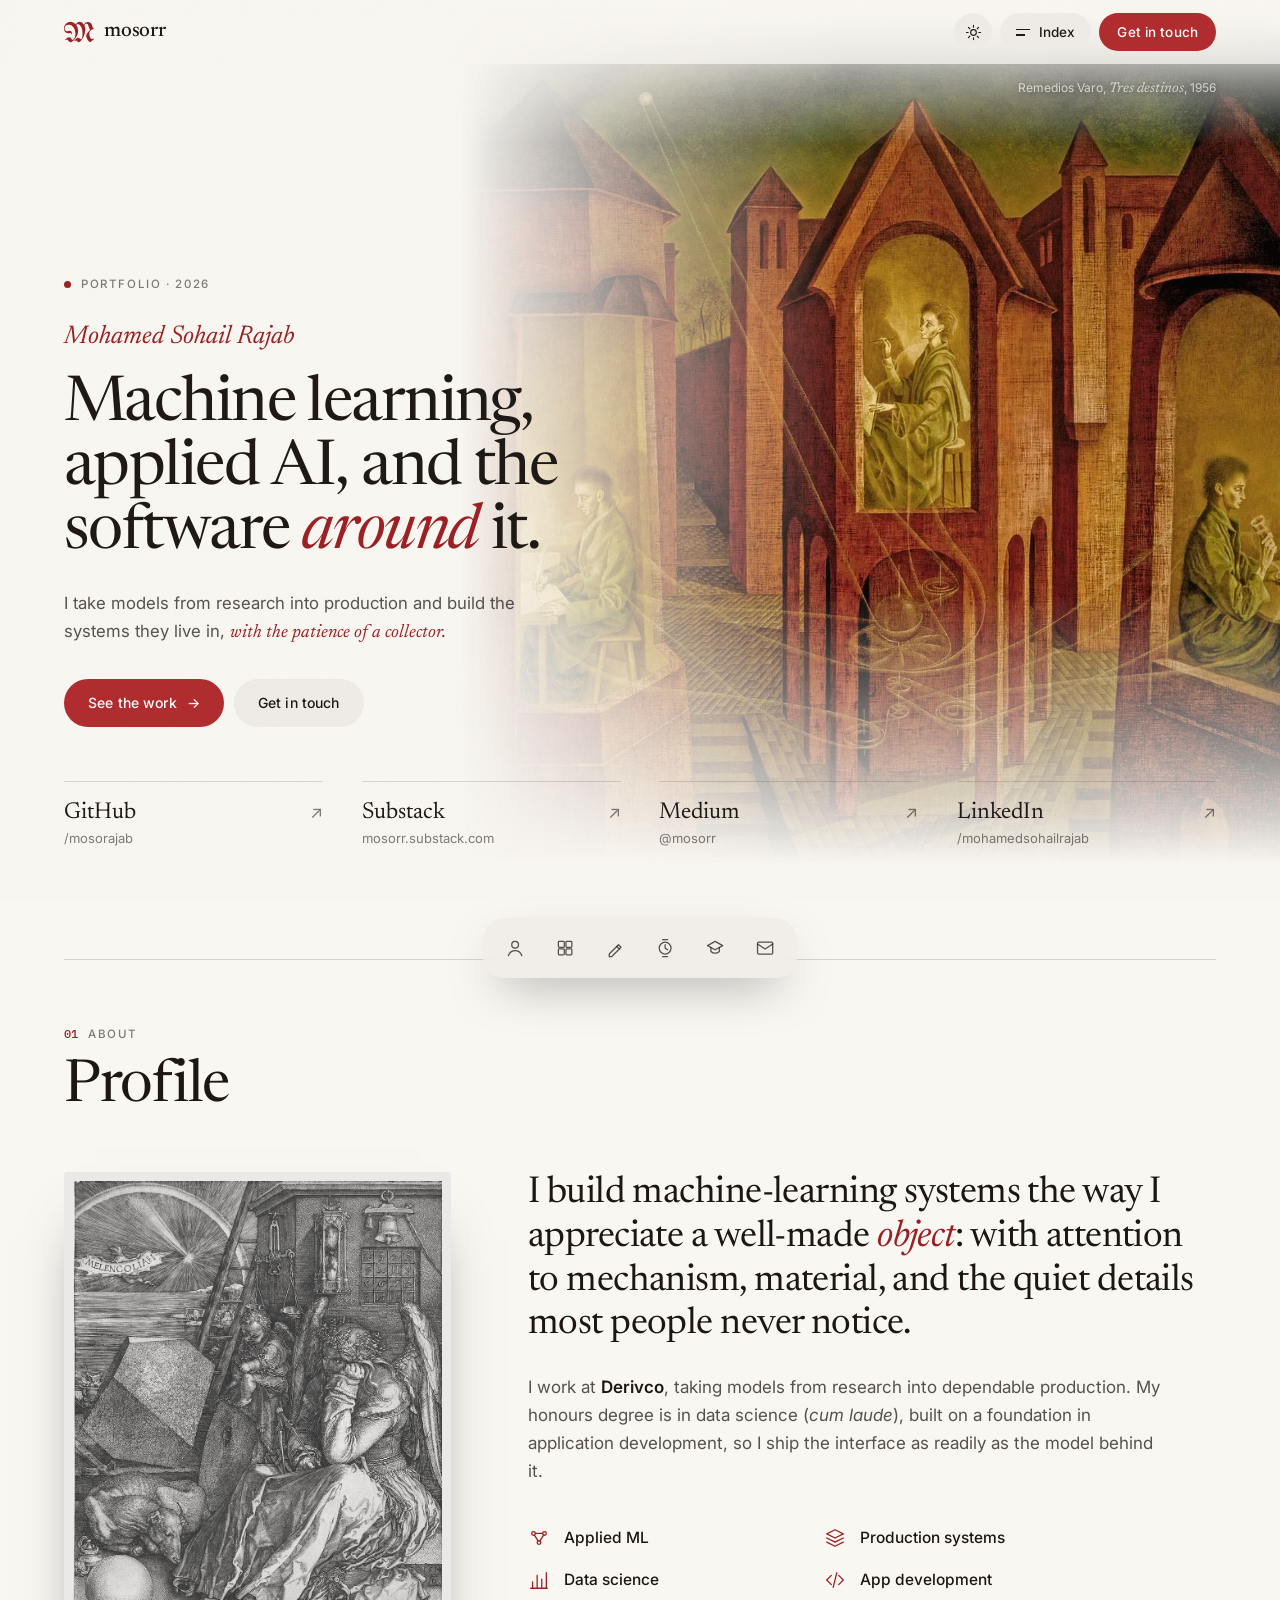
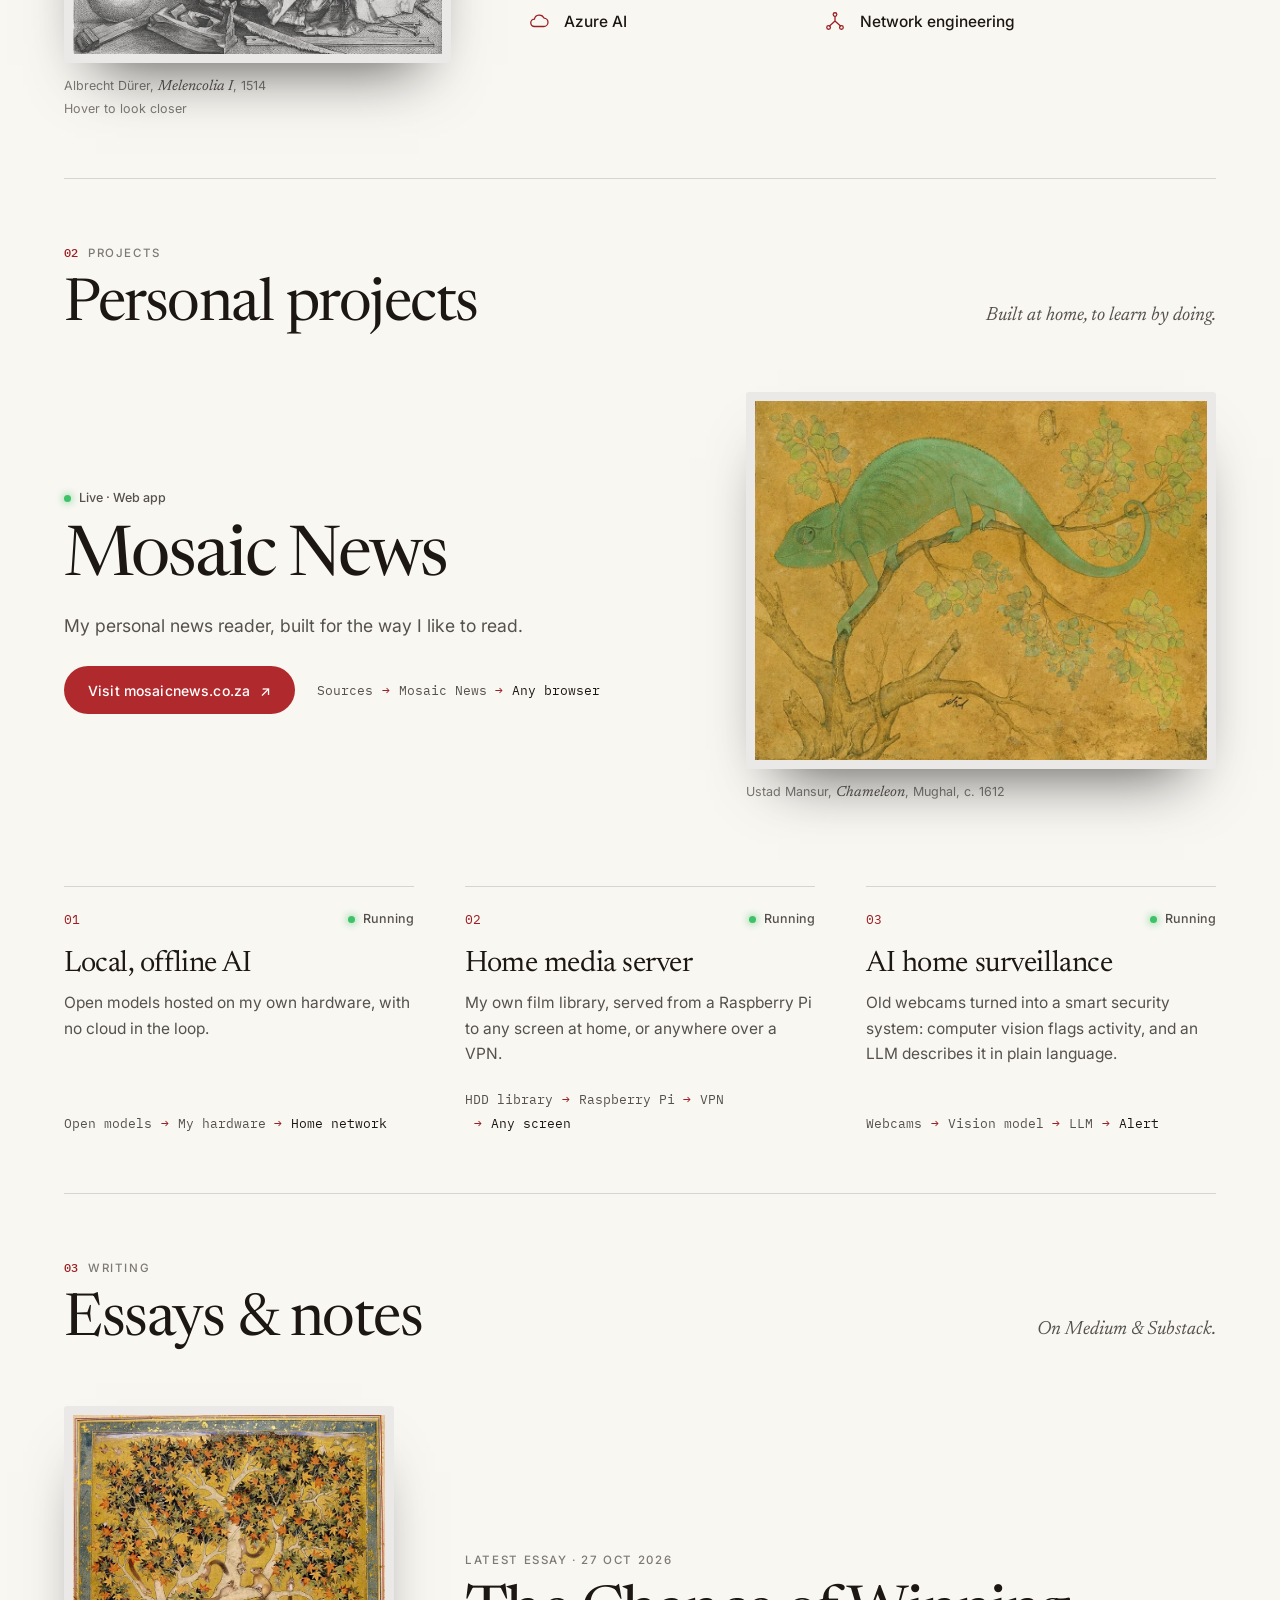
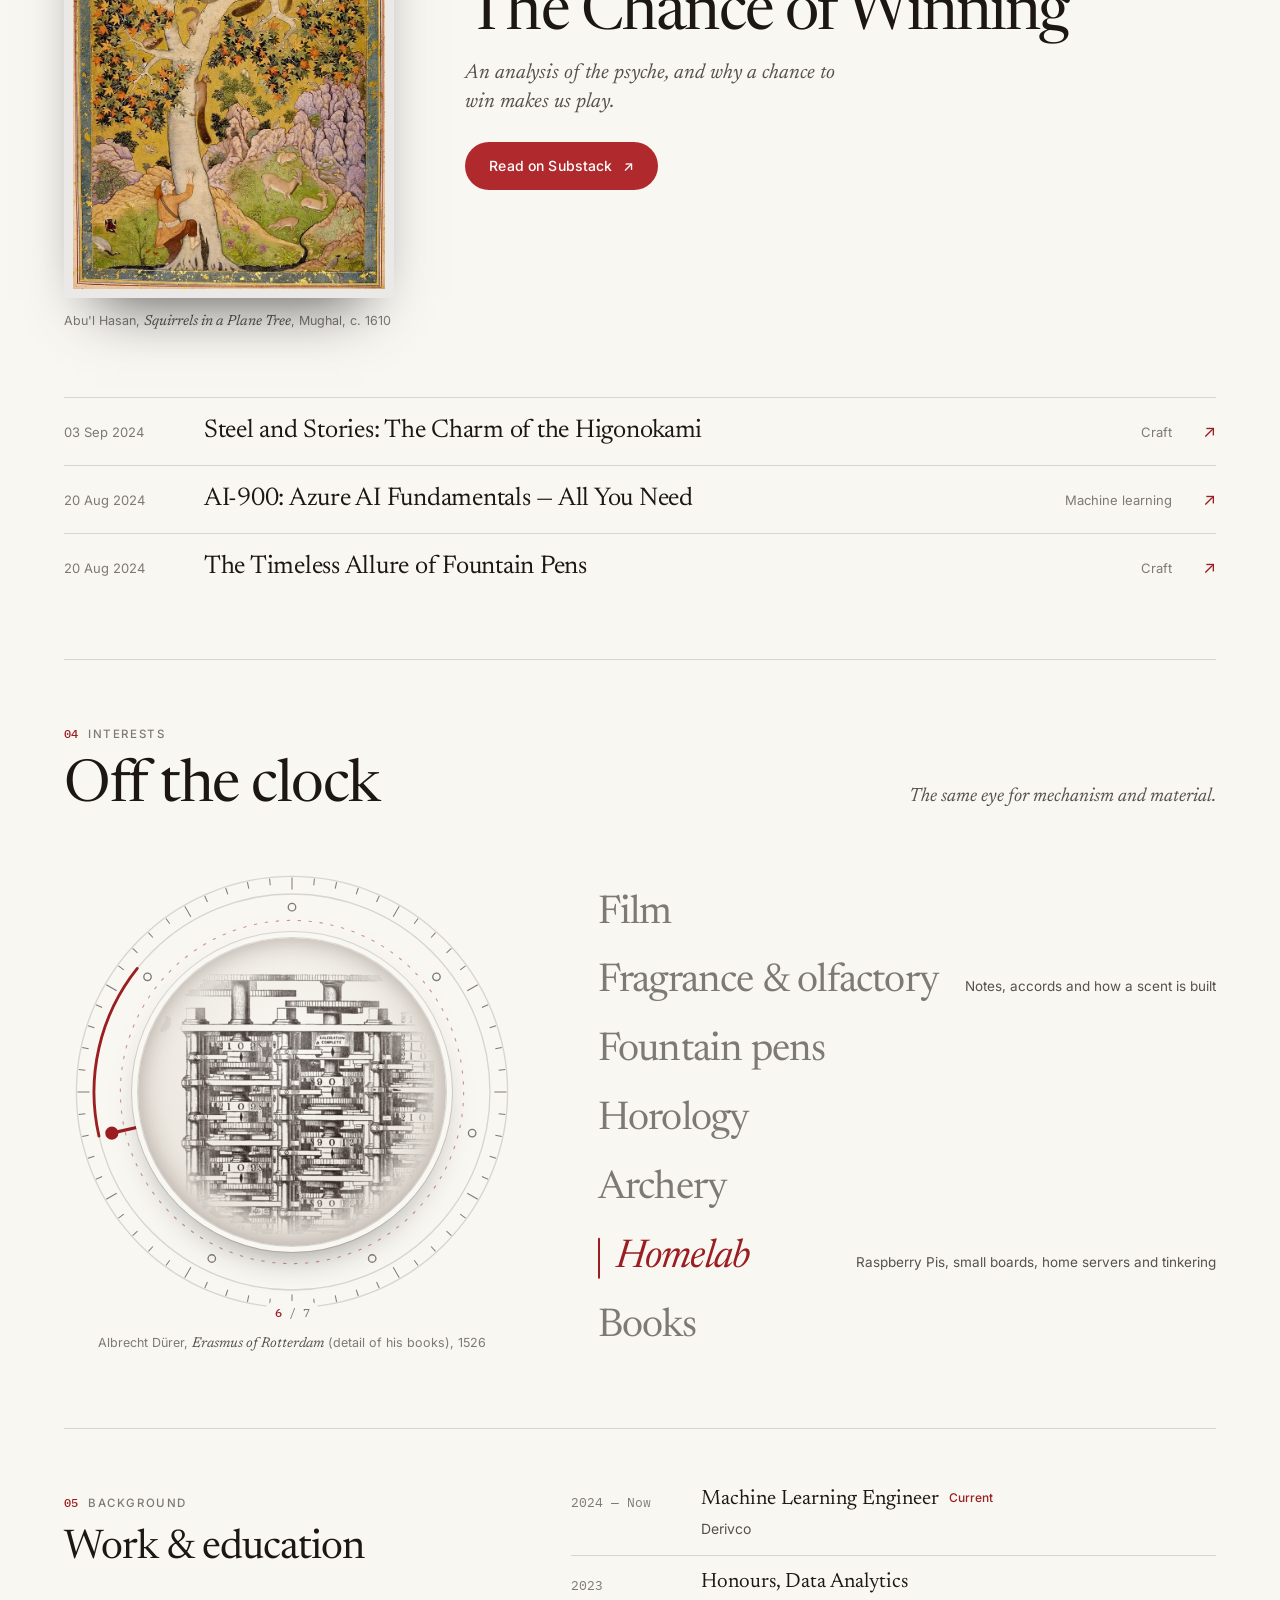
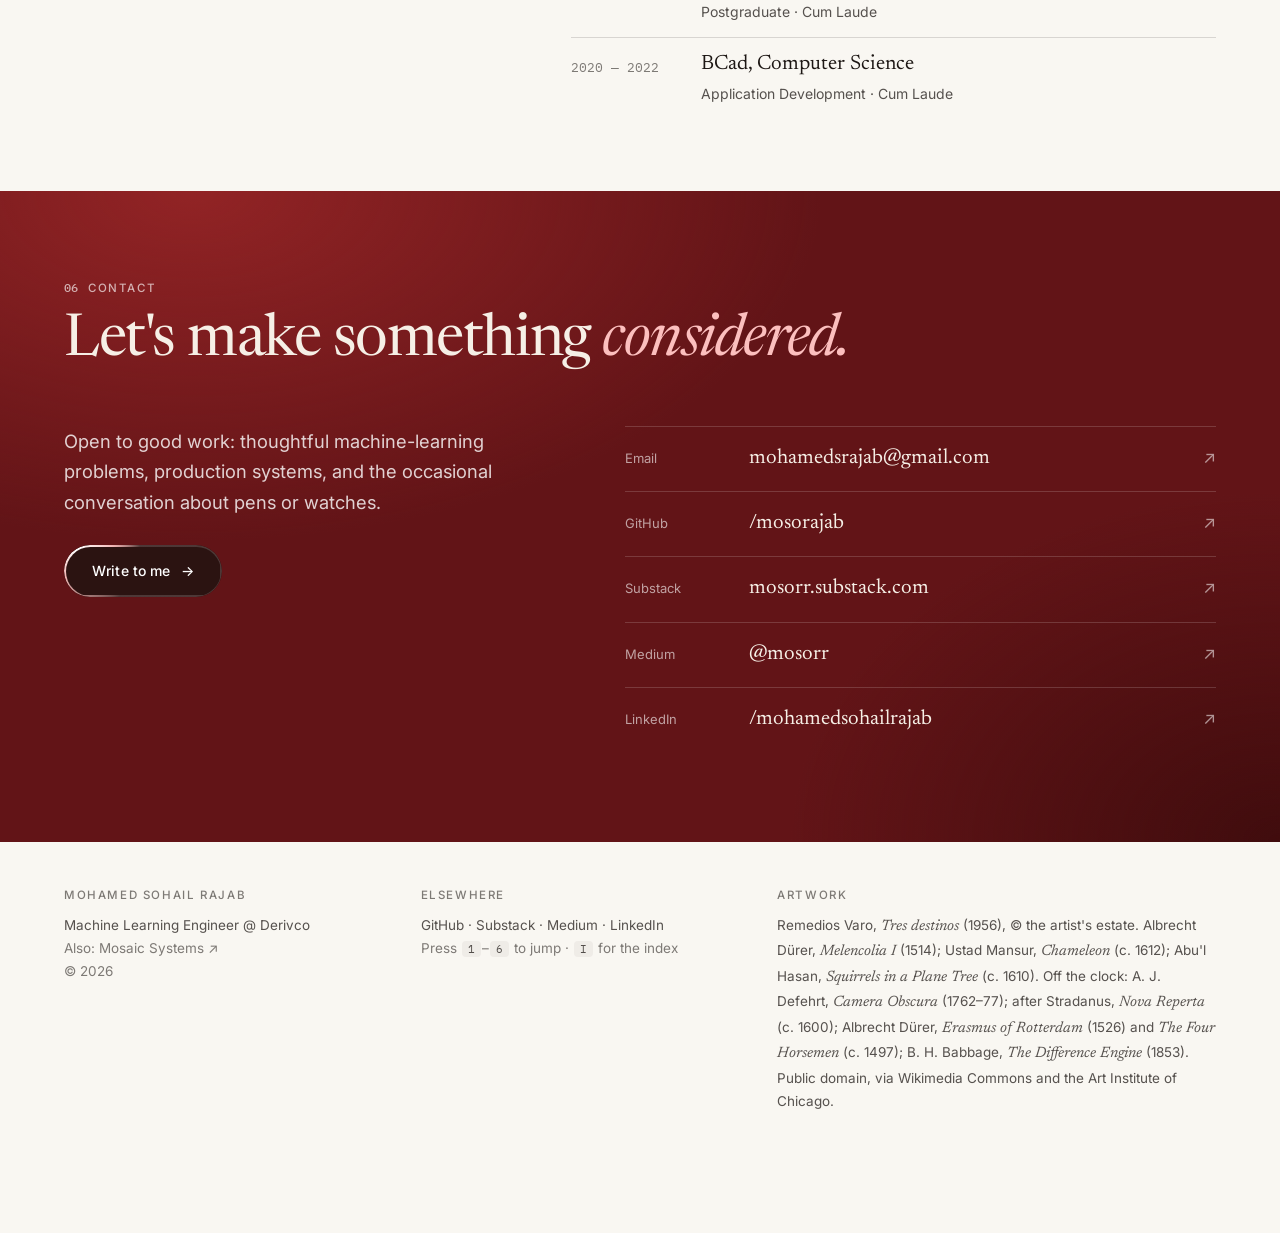
==== commit 3bb88ead: "Off the clock: rename Raspberry Pi to Homelab Co-Authored-By: Claude Opus 5.5 <noreply@anthropic.com" ====
--- a/index.html
+++ b/index.html
@@ -274,7 +274,7 @@
           <li><button class="cab-item" type="button" aria-pressed="false"><span class="cab-name">Fountain pens</span><span class="cab-note">Nibs, inks and the pleasure of writing</span></button></li>
           <li><button class="cab-item" type="button" aria-pressed="false"><span class="cab-name">Horology</span><span class="cab-note">Mechanical movements and honest complications</span></button></li>
           <li><button class="cab-item" type="button" aria-pressed="false"><span class="cab-name">Archery</span><span class="cab-note">Member, <abbr title="South African National Archery Association">SANAA</abbr></span></button></li>
-          <li><button class="cab-item" type="button" aria-pressed="false"><span class="cab-name">Raspberry Pi</span><span class="cab-note">Hobbyist: small boards, home servers and tinkering</span></button></li>
+          <li><button class="cab-item" type="button" aria-pressed="false"><span class="cab-name">Homelab</span><span class="cab-note">Raspberry Pis, small boards, home servers and tinkering</span></button></li>
           <li><button class="cab-item" type="button" aria-pressed="false"><span class="cab-name">Books</span><span class="cab-note">Margins, markups and slow reading</span></button></li>
         </ol>
         </div>
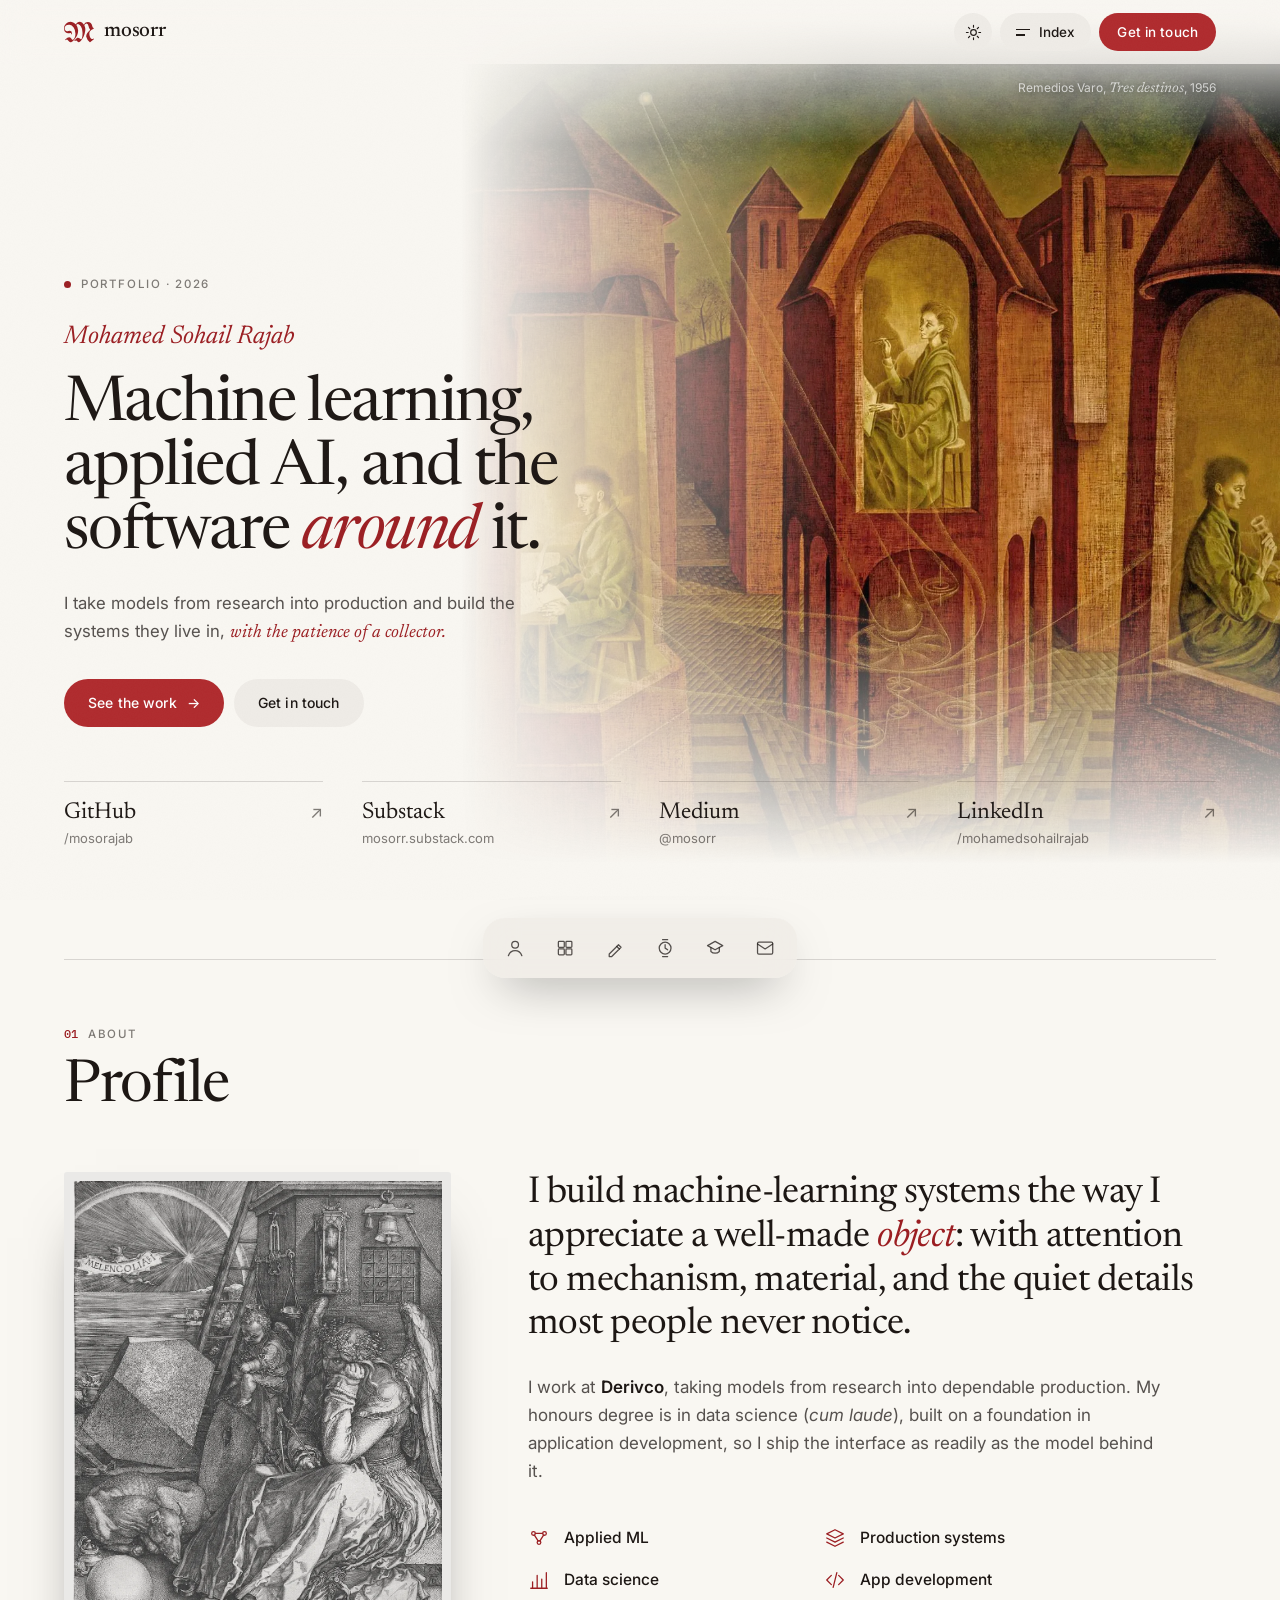
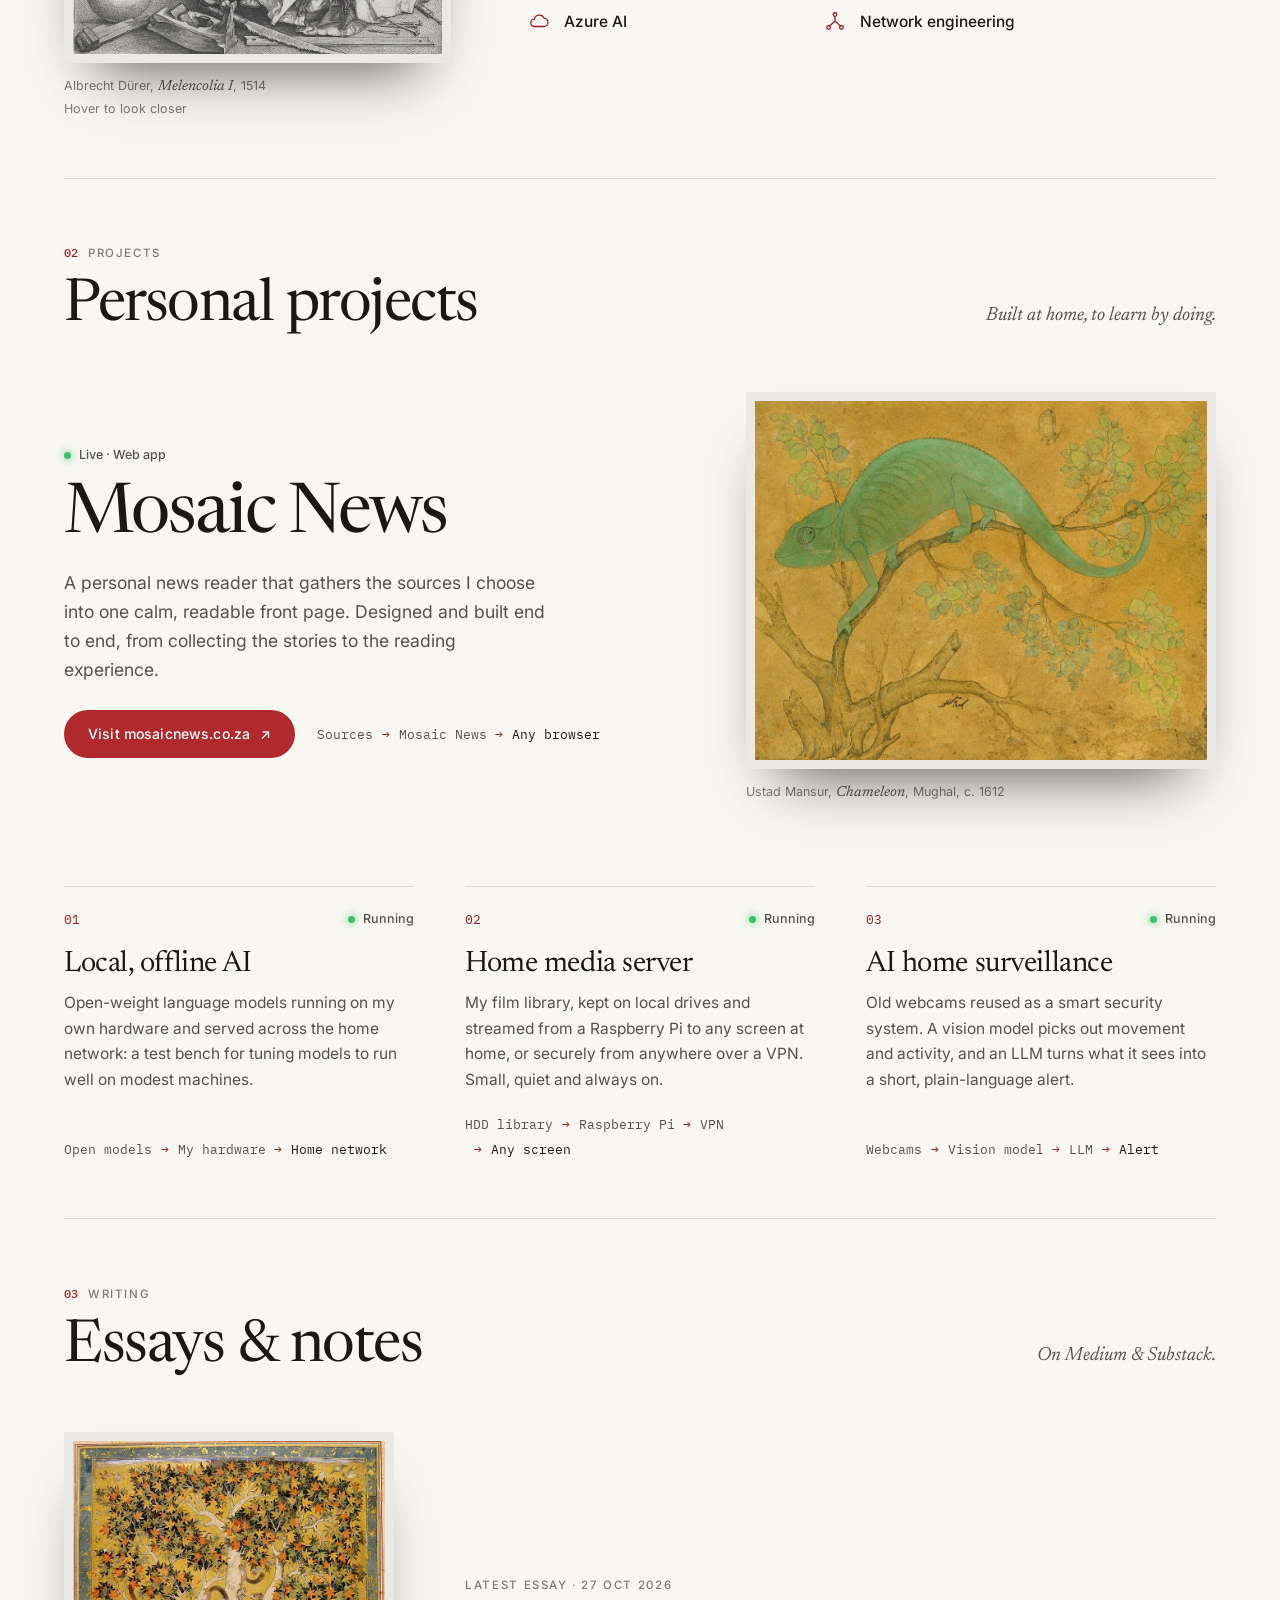
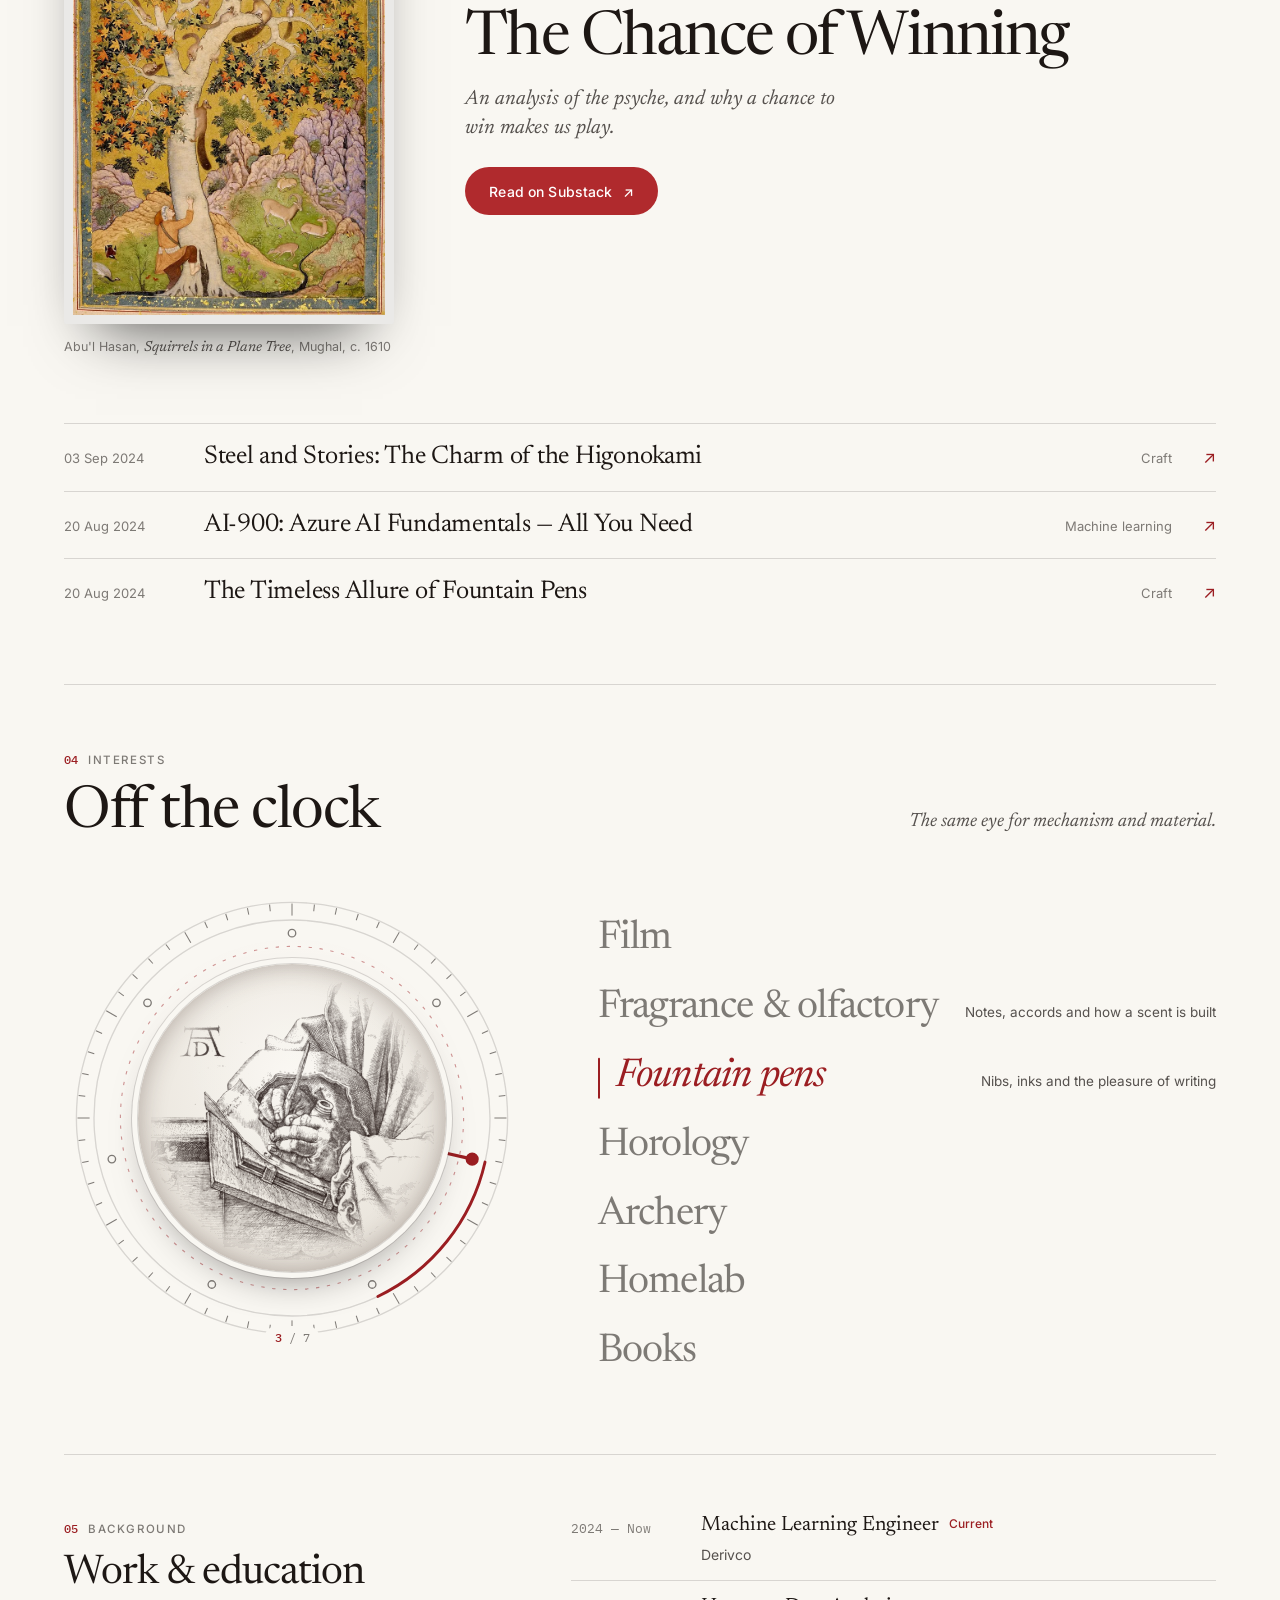
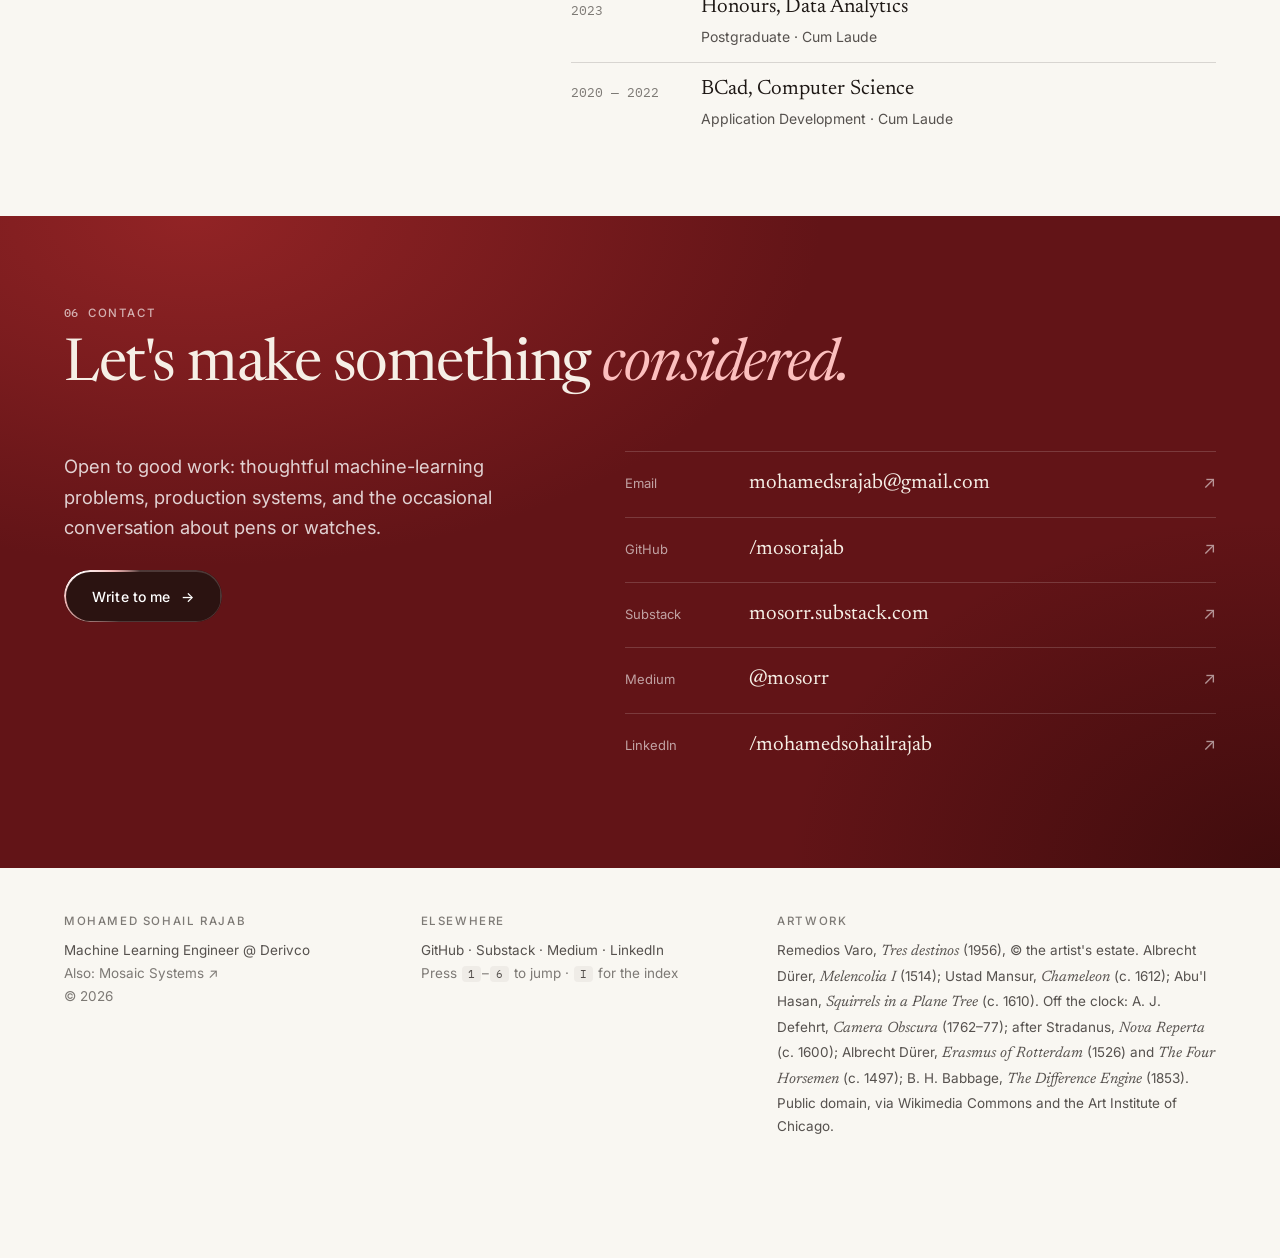
==== commit b8c635f9: "Projects: fuller, more specific descriptions Co-Authored-By: Claude Opus 5.5 <noreply@anthropic.com>" ====
--- a/index.html
+++ b/index.html
@@ -171,7 +171,7 @@
         <div>
           <span class="status"><span class="led" aria-hidden="true"></span>Live · Web app</span>
           <h3 class="pf-title"><a href="https://mosaicnews.co.za" target="_blank" rel="noopener">Mosaic News</a></h3>
-          <p class="pf-desc">My personal news reader, built for the way I like to read.</p>
+          <p class="pf-desc">A personal news reader that gathers the sources I choose into one calm, readable front page. Designed and built end to end, from collecting the stories to the reading experience.</p>
           <div class="pf-row">
             <a class="btn btn-primary" href="https://mosaicnews.co.za" target="_blank" rel="noopener">Visit mosaicnews.co.za <span aria-hidden="true">↗</span></a>
             <ol class="flow" aria-label="How it works"><li>Sources</li><li>Mosaic News</li><li>Any browser</li></ol>
@@ -187,19 +187,19 @@
         <article class="proj">
           <div class="proj-top"><span class="n">01</span><span class="status"><span class="led" aria-hidden="true"></span>Running</span></div>
           <h3>Local, offline AI</h3>
-          <p>Open models hosted on my own hardware, with no cloud in the loop.</p>
+          <p>Open-weight language models running on my own hardware and served across the home network: a test bench for tuning models to run well on modest machines.</p>
           <ol class="flow" aria-label="How it works"><li>Open models</li><li>My hardware</li><li>Home network</li></ol>
         </article>
         <article class="proj">
           <div class="proj-top"><span class="n">02</span><span class="status"><span class="led" aria-hidden="true"></span>Running</span></div>
           <h3>Home media server</h3>
-          <p>My own film library, served from a Raspberry Pi to any screen at home, or anywhere over a VPN.</p>
+          <p>My film library, kept on local drives and streamed from a Raspberry Pi to any screen at home, or securely from anywhere over a VPN. Small, quiet and always on.</p>
           <ol class="flow" aria-label="How it works"><li>HDD library</li><li>Raspberry Pi</li><li>VPN</li><li>Any screen</li></ol>
         </article>
         <article class="proj">
           <div class="proj-top"><span class="n">03</span><span class="status"><span class="led" aria-hidden="true"></span>Running</span></div>
           <h3>AI home surveillance</h3>
-          <p>Old webcams turned into a smart security system: computer vision flags activity, and an LLM describes it in plain language.</p>
+          <p>Old webcams reused as a smart security system. A vision model picks out movement and activity, and an LLM turns what it sees into a short, plain-language alert.</p>
           <ol class="flow" aria-label="How it works"><li>Webcams</li><li>Vision model</li><li>LLM</li><li>Alert</li></ol>
         </article>
       </div>
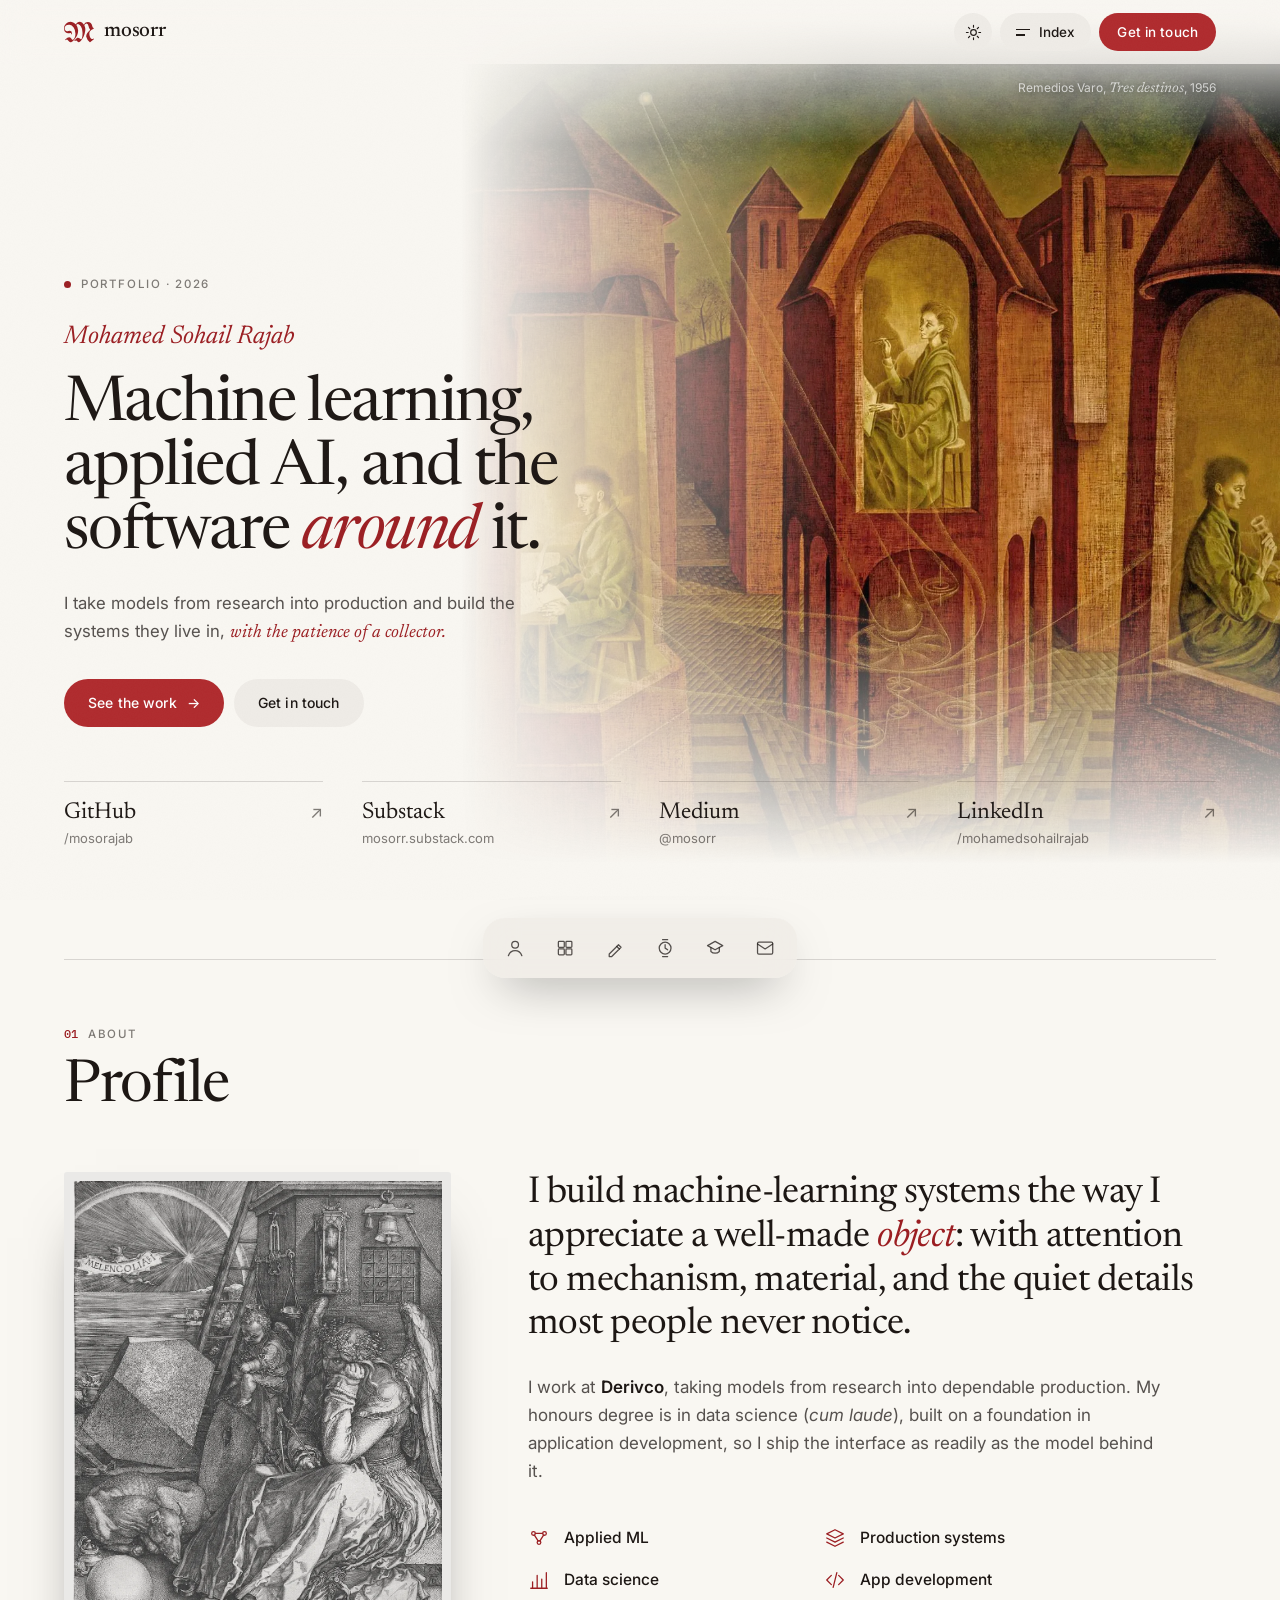
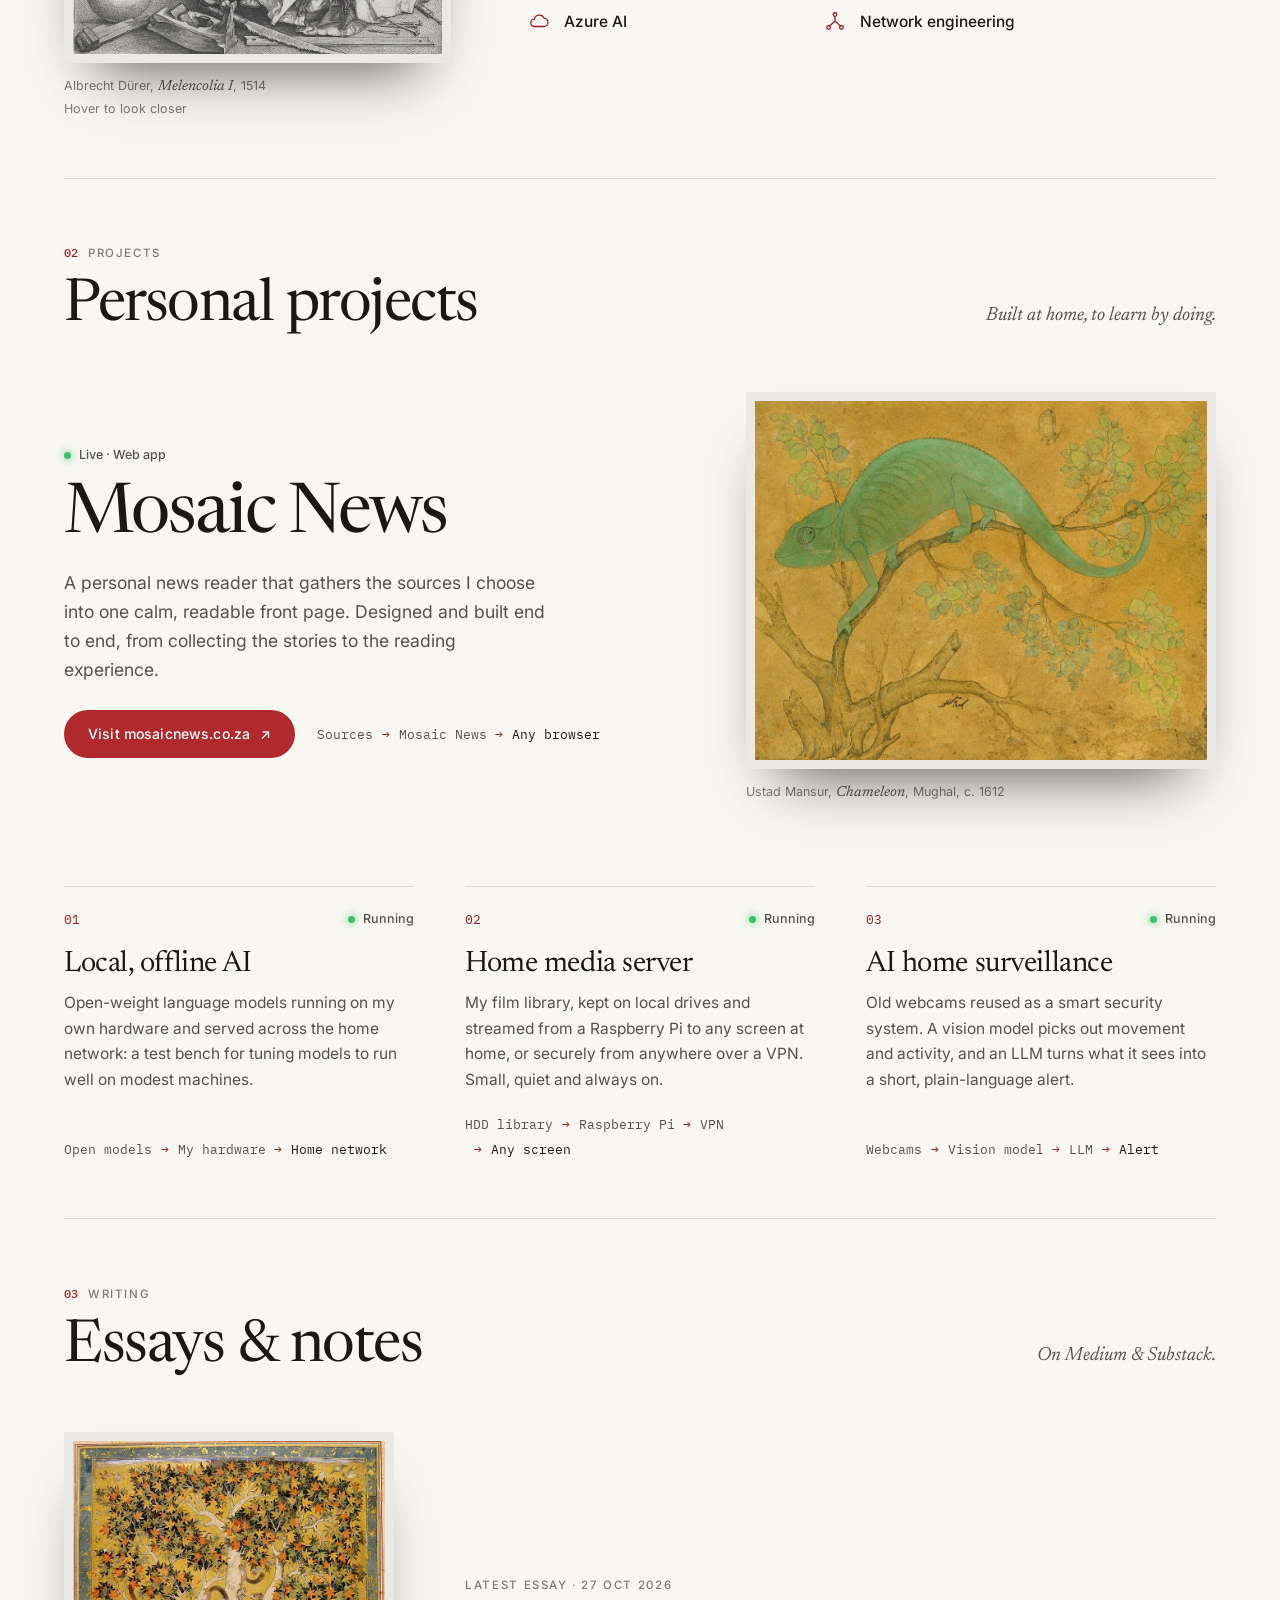
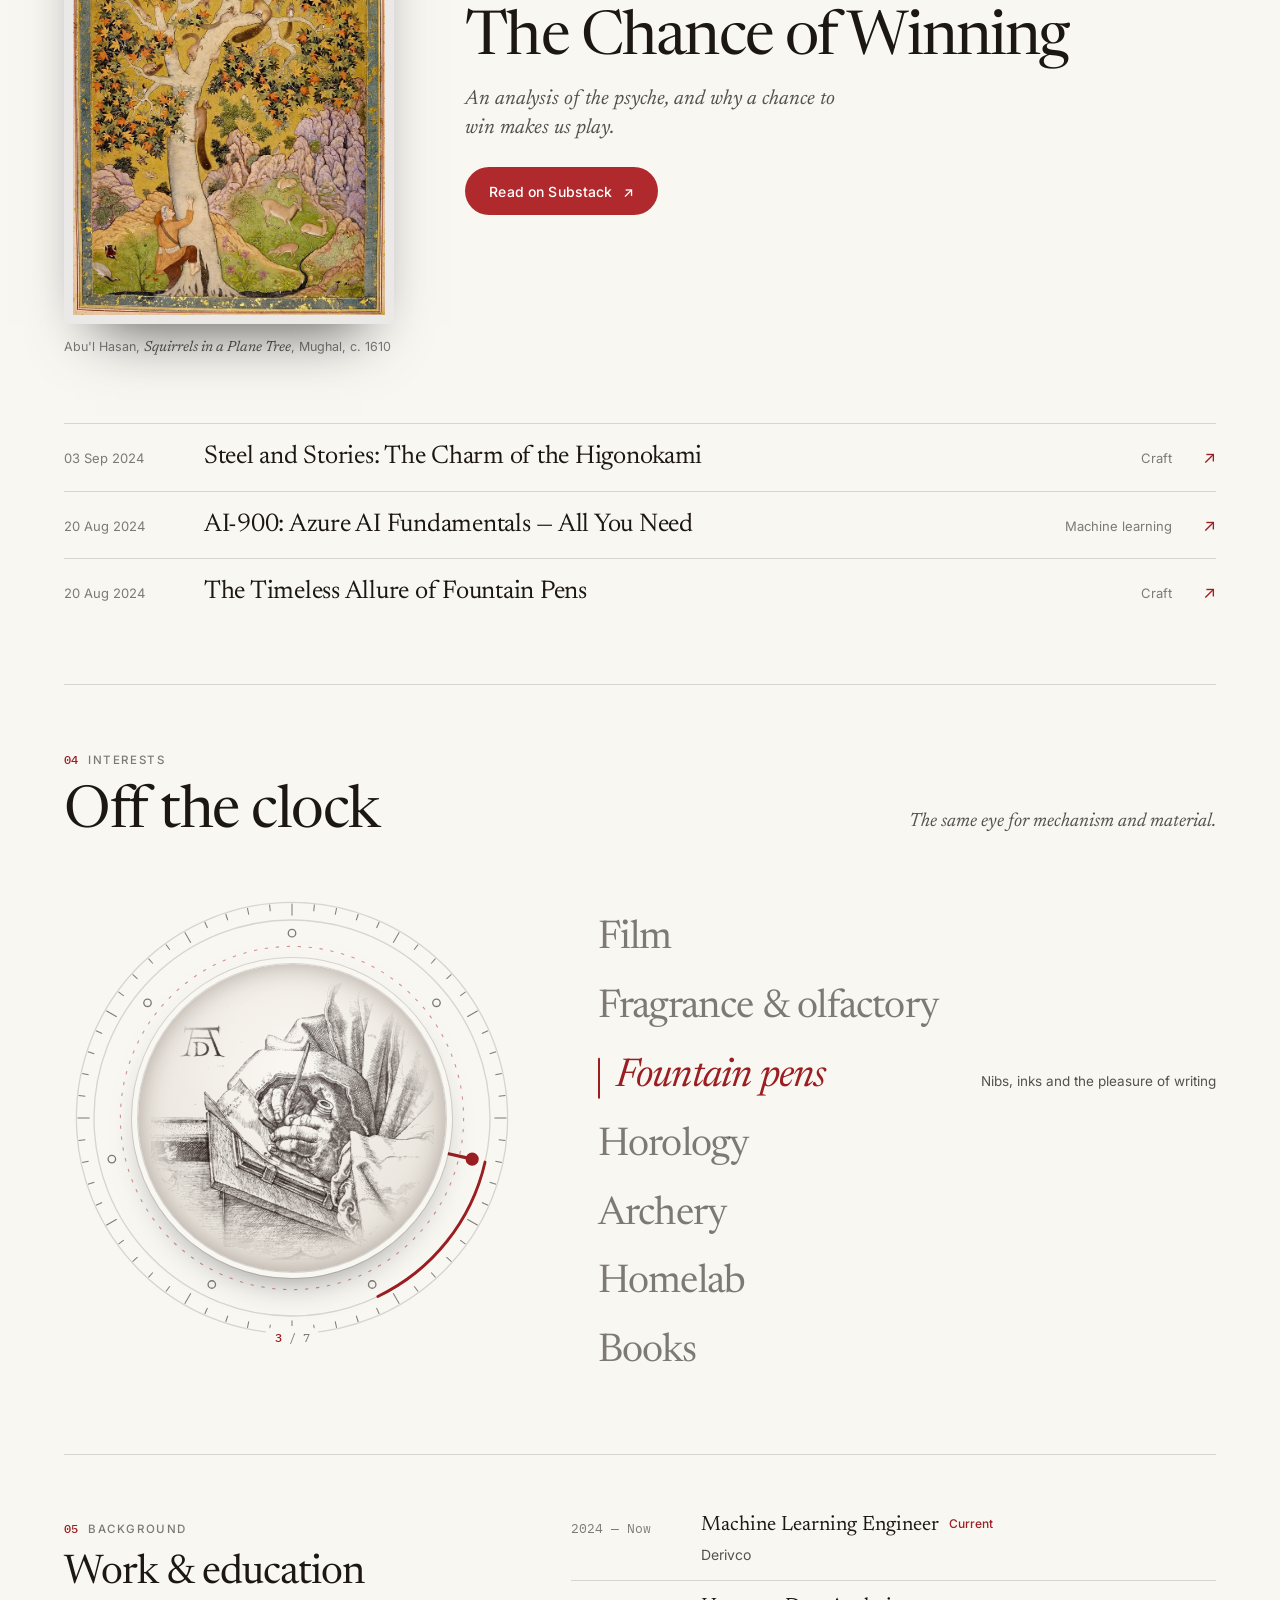
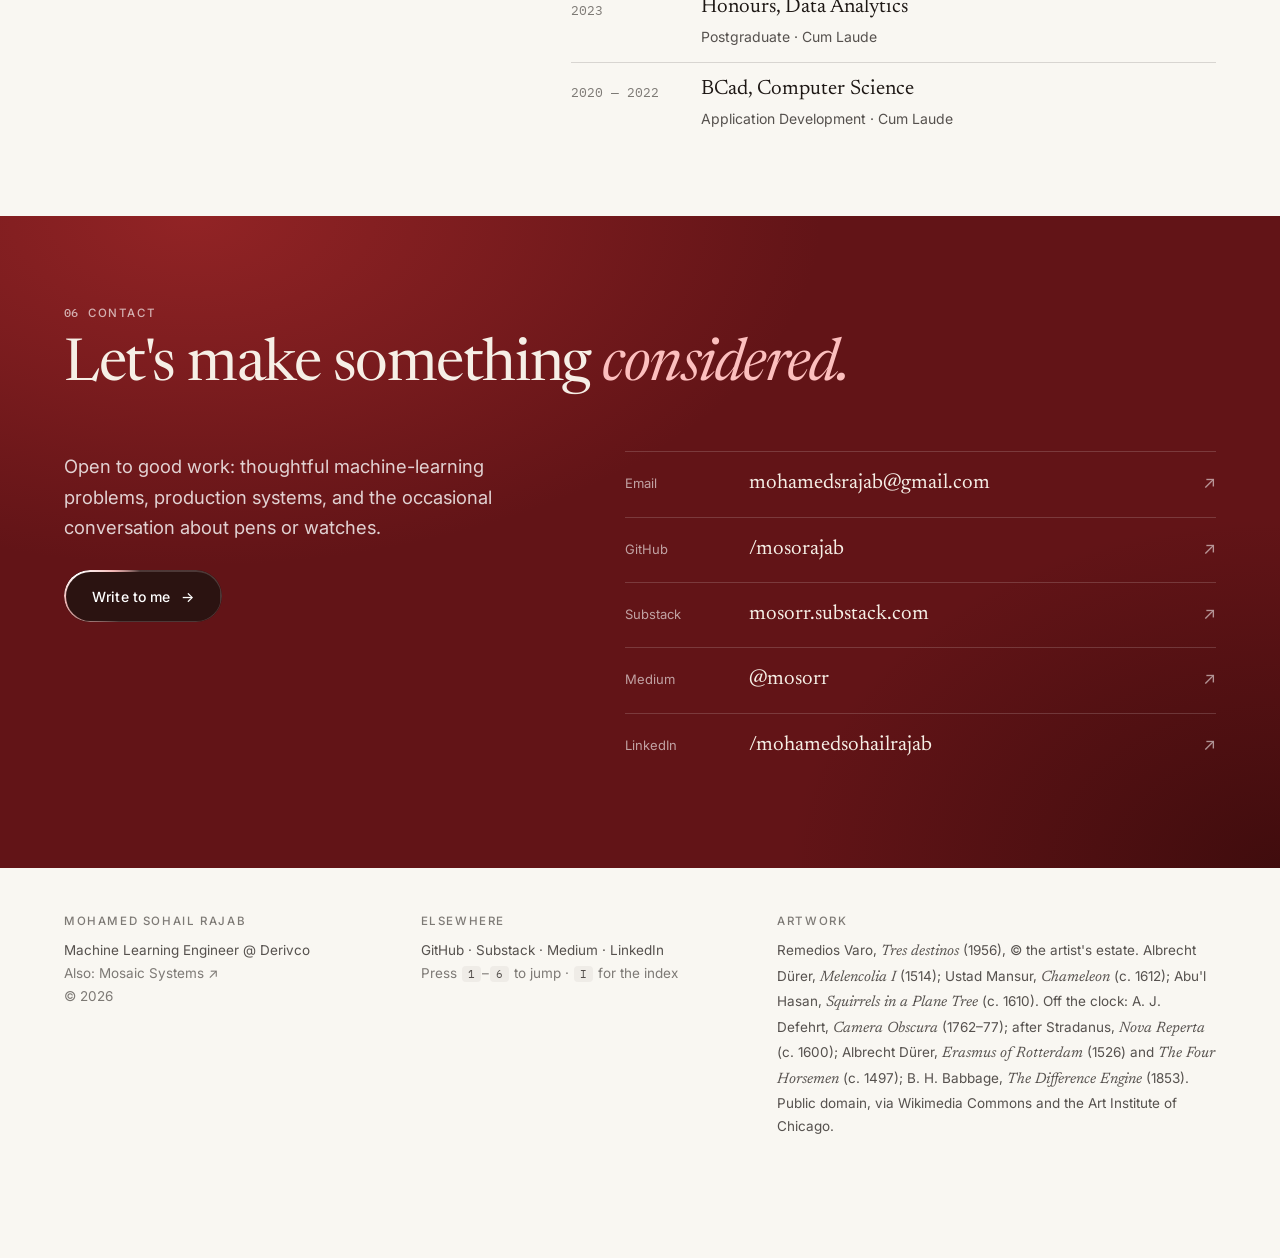
==== commit 7722c591: "Search title is just the name; calligraphy M favicon in every format Google was still showing the ol" ====
--- a/index.html
+++ b/index.html
@@ -3,7 +3,7 @@
 <head>
 <meta charset="UTF-8" />
 <meta name="viewport" content="width=device-width, initial-scale=1.0" />
-<title>Mohamed Sohail Rajab — Machine Learning Engineer</title>
+<title>Mohamed Sohail Rajab</title>
 <meta name="description" content="Mohamed Sohail Rajab — Machine Learning Engineer at Derivco. Applied AI, data science and software. Honours data scientist, cum laude." />
 <meta name="theme-color" content="#1a1817" />
 <!-- Set the theme before first paint: a stored choice wins, otherwise the device's preference. -->
@@ -11,7 +11,8 @@
 <link rel="canonical" href="https://mosorr.com/" />
 <meta property="og:type" content="website" />
 <meta property="og:url" content="https://mosorr.com/" />
-<meta property="og:title" content="Mohamed Sohail Rajab — Machine Learning Engineer" />
+<meta property="og:title" content="Mohamed Sohail Rajab" />
+<meta property="og:site_name" content="Mohamed Sohail Rajab" />
 <meta property="og:description" content="Machine learning, applied AI, and the software around it." />
 <meta property="og:image" content="https://mosorr.com/og.png" />
 <meta property="og:image:width" content="1200" />
@@ -19,6 +20,14 @@
 <meta property="og:image:alt" content="Mohamed Sohail Rajab — Machine learning, applied AI, and the software around it." />
 <meta name="twitter:card" content="summary_large_image" />
 <meta name="twitter:image" content="https://mosorr.com/og.png" />
+<script type="application/ld+json">
+{
+  "@context": "https://schema.org",
+  "@type": "WebSite",
+  "name": "Mohamed Sohail Rajab",
+  "url": "https://mosorr.com/"
+}
+</script>
 <script type="application/ld+json">
 {
   "@context": "https://schema.org",
@@ -36,7 +45,10 @@
   ]
 }
 </script>
-<link rel="icon" href="favicon.svg" type="image/svg+xml" />
+<link rel="icon" href="/favicon.ico" sizes="48x48" />
+<link rel="icon" href="/favicon.svg" type="image/svg+xml" />
+<link rel="icon" href="/icon-192.png" type="image/png" sizes="192x192" />
+<link rel="apple-touch-icon" href="/apple-touch-icon.png" />
 <link rel="preconnect" href="https://fonts.googleapis.com" />
 <link rel="preconnect" href="https://fonts.gstatic.com" crossorigin />
 <link href="https://fonts.googleapis.com/css2?family=IBM+Plex+Mono:wght@400;500&family=Inter:wght@400;500;600&family=Newsreader:ital,opsz,wght@0,6..72,400;0,6..72,500;1,6..72,400;1,6..72,500&display=swap" rel="stylesheet" />
